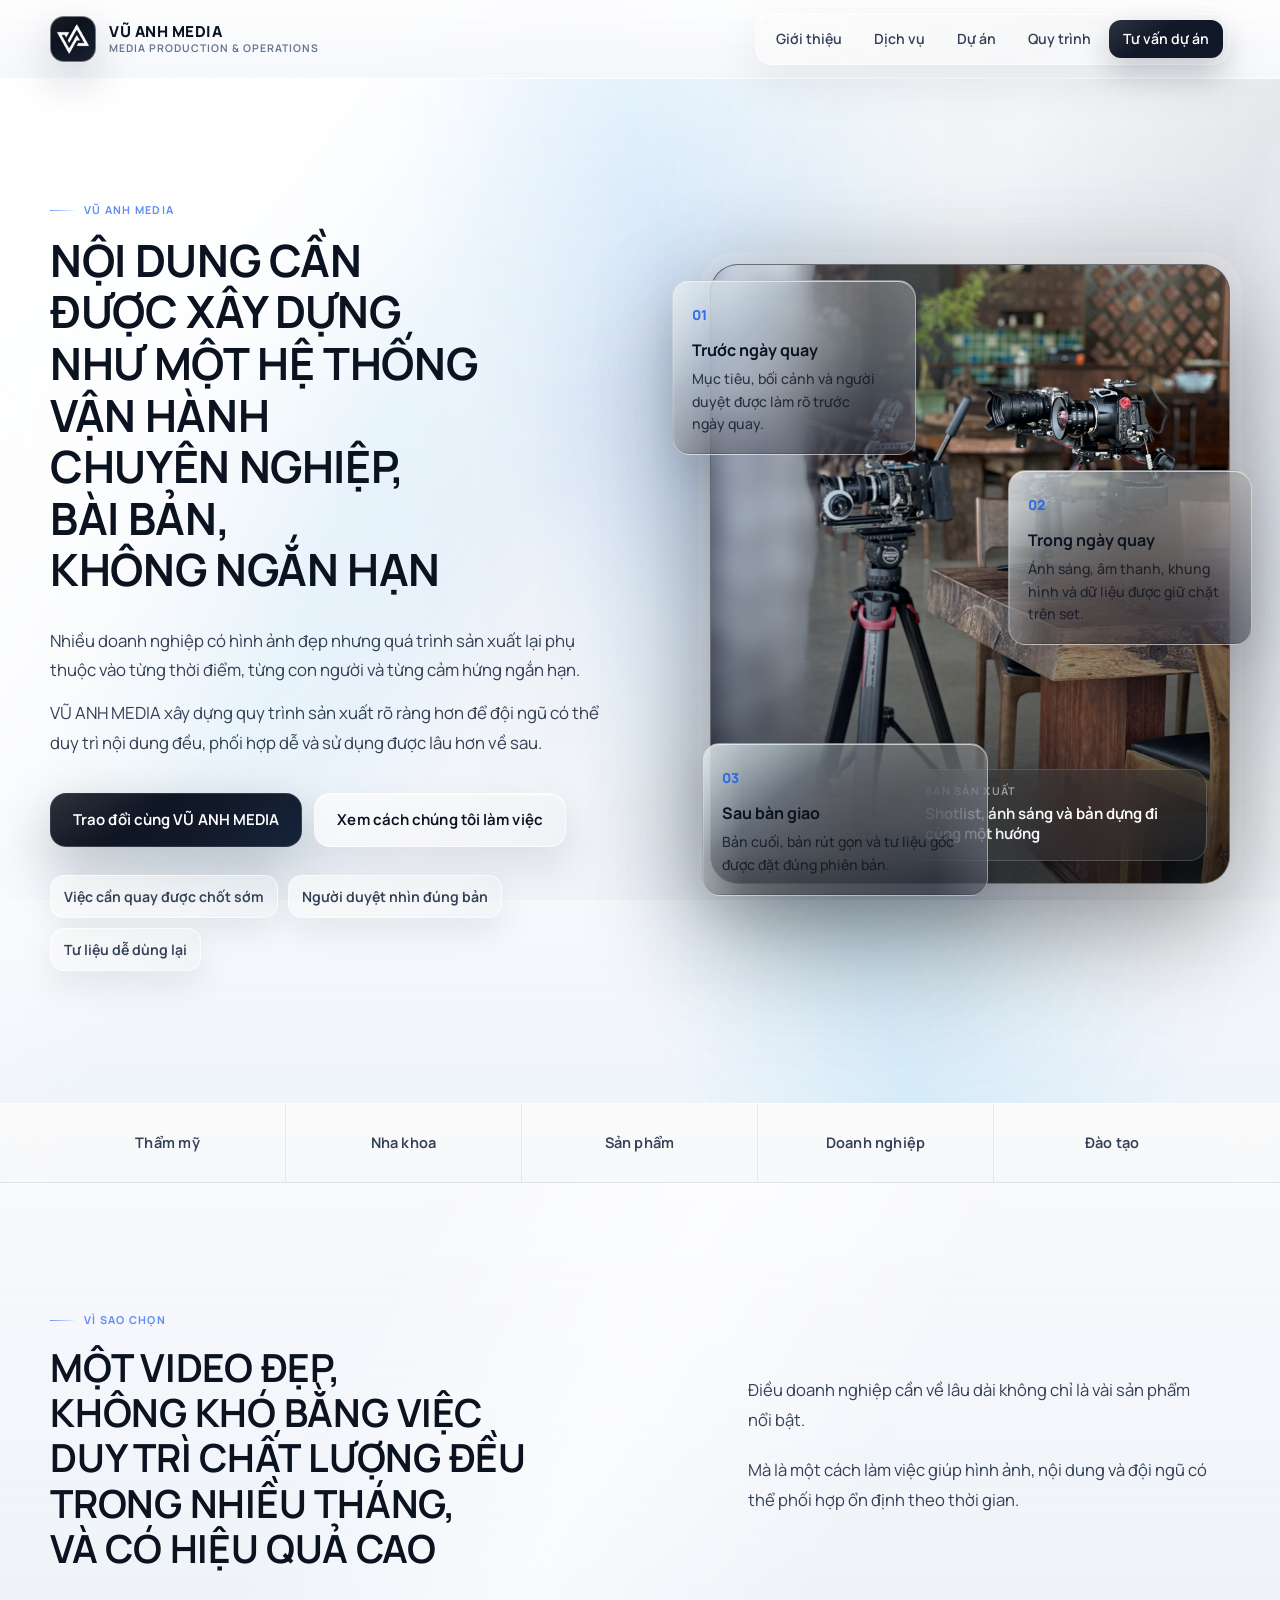
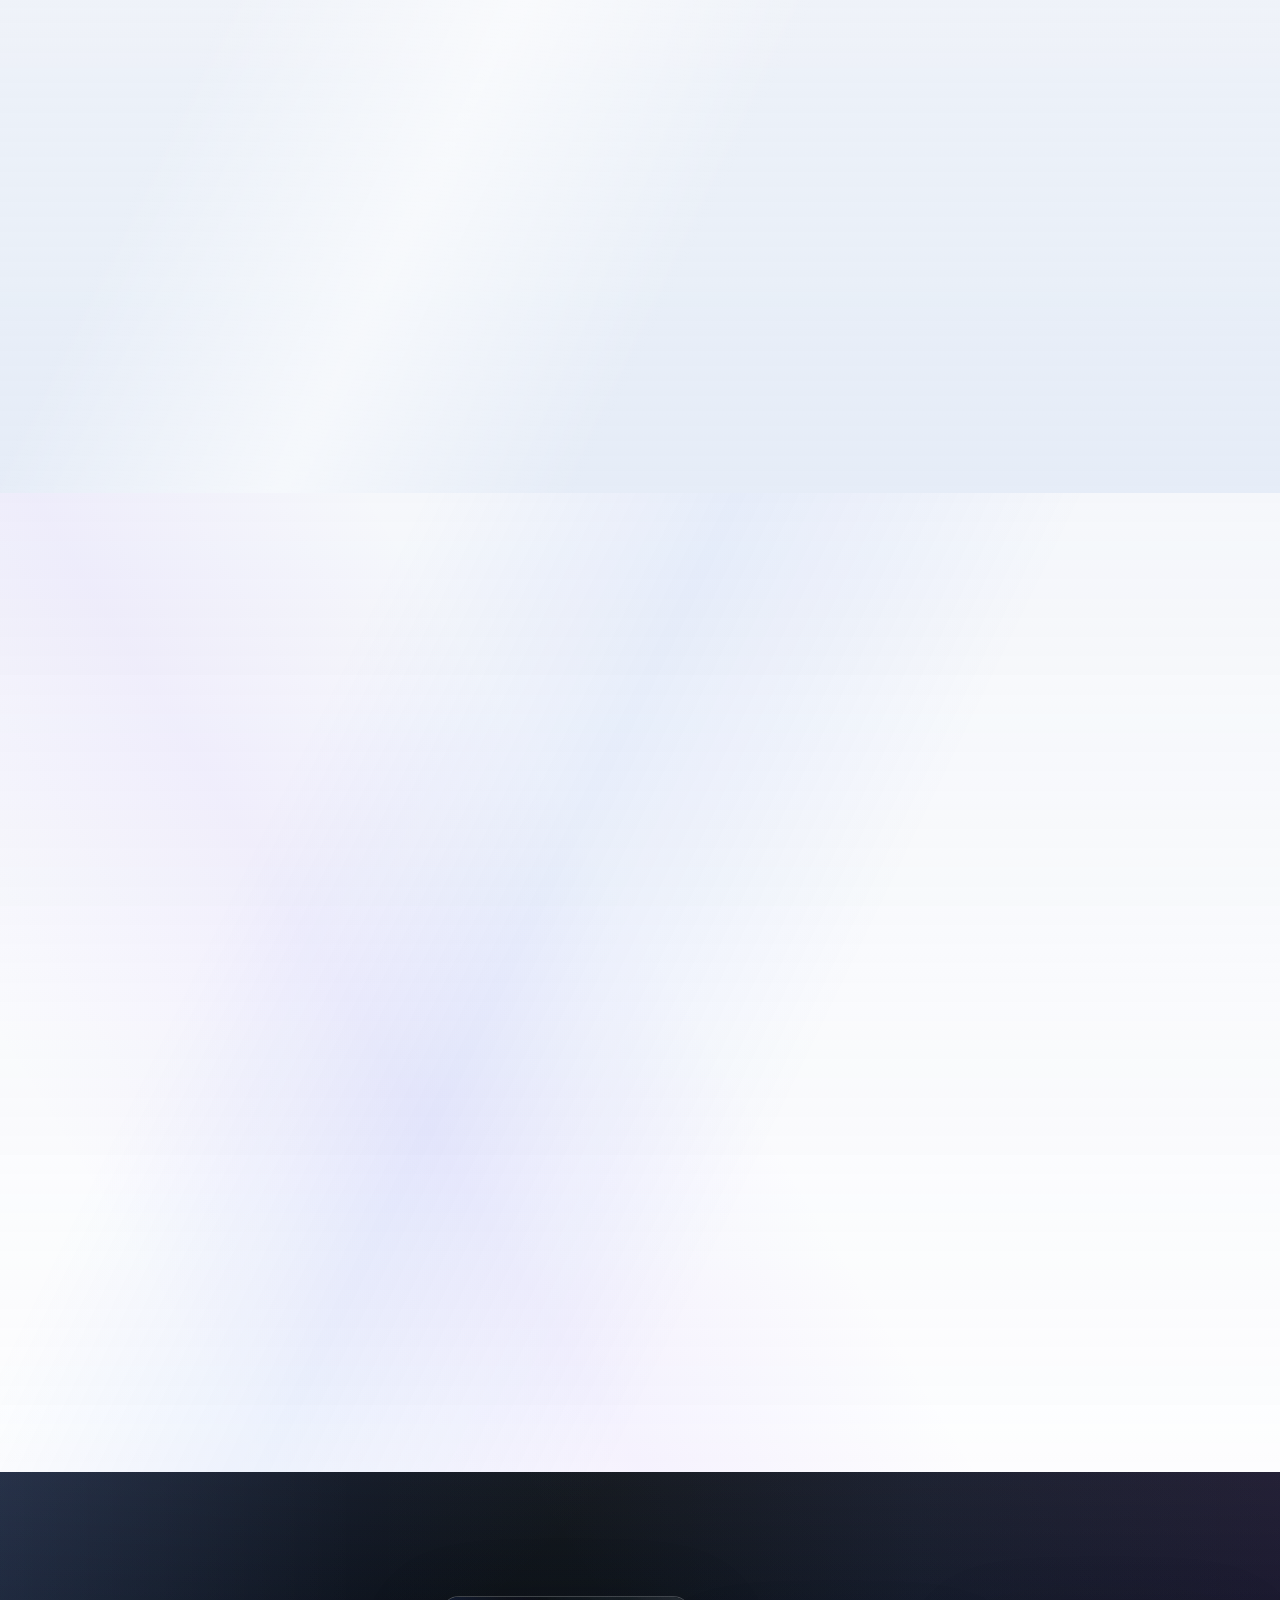
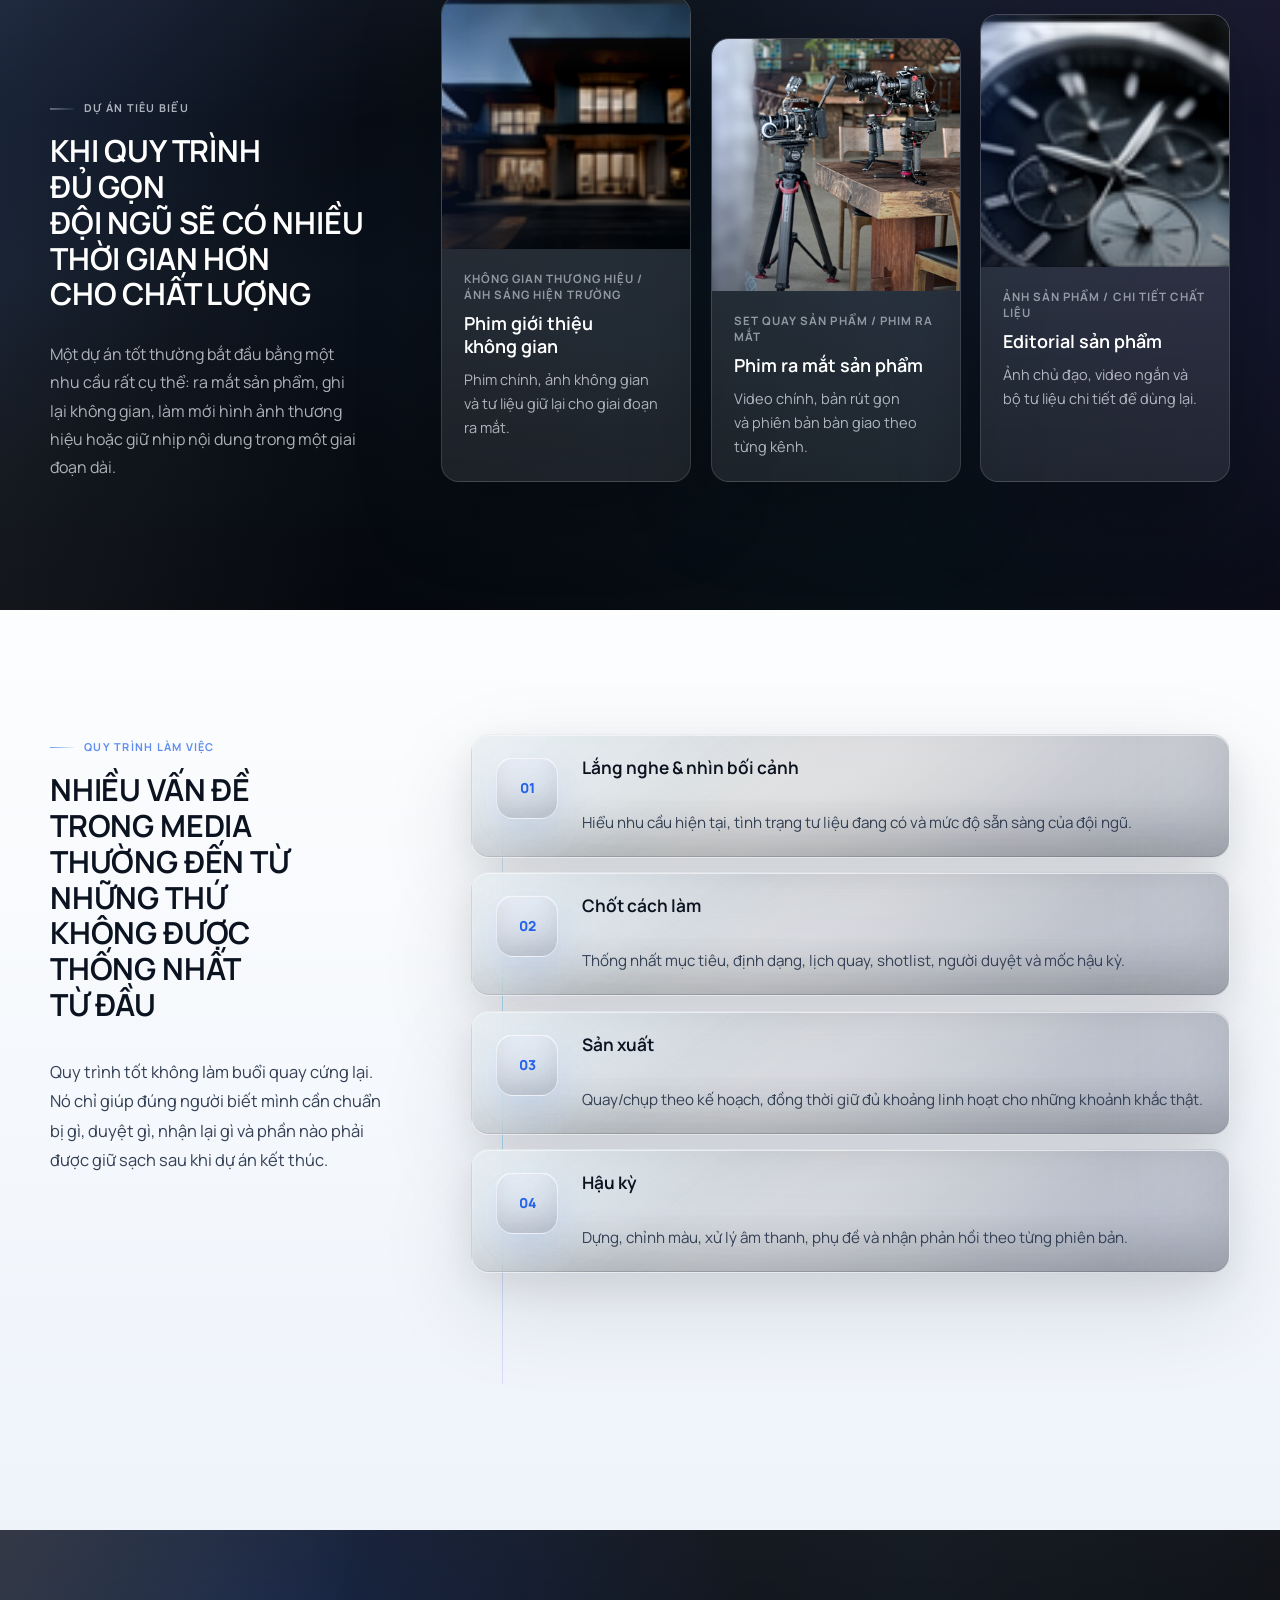
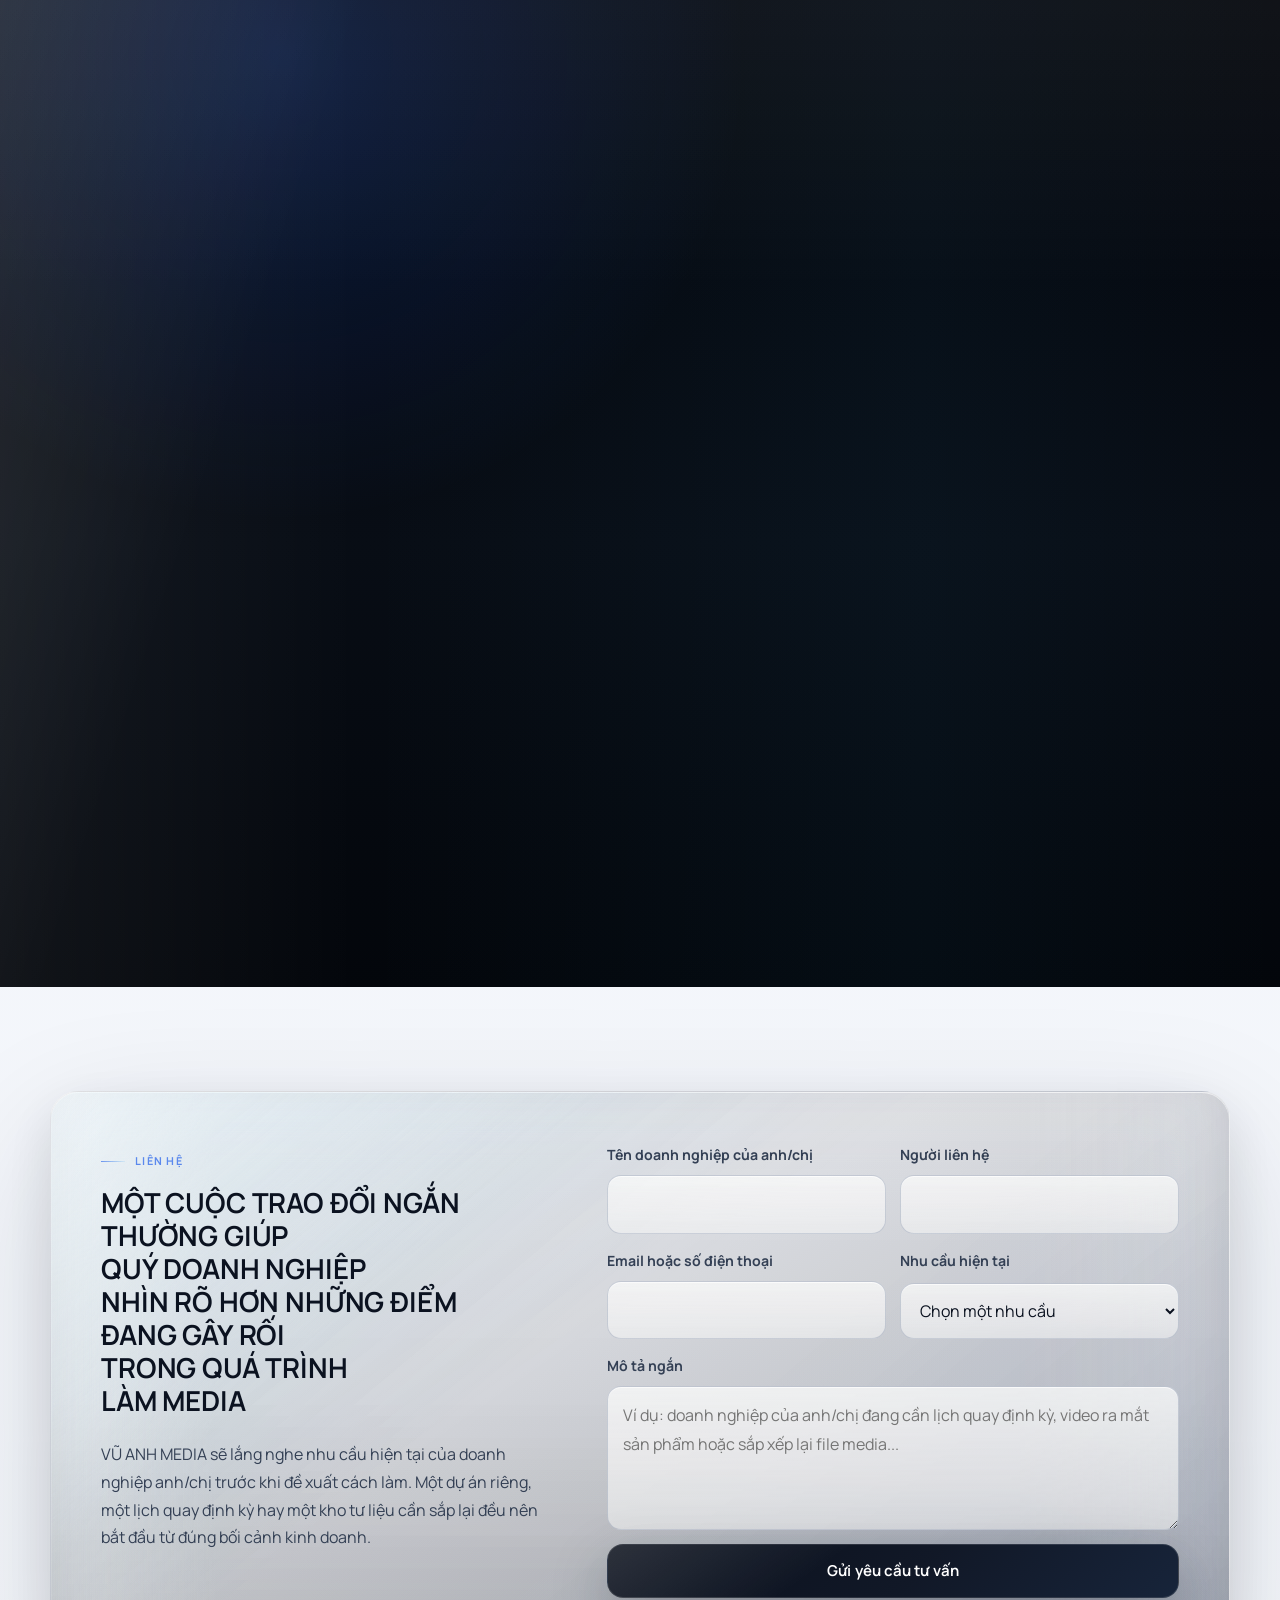
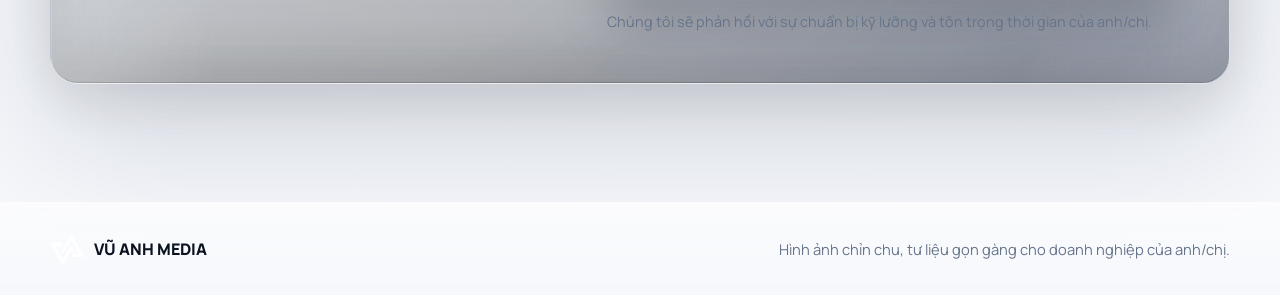
==== index.html @ e747169b "Initial premium landing page" ====
<!doctype html>
<html lang="vi">
  <head>
    <meta charset="utf-8" />
    <meta name="viewport" content="width=device-width, initial-scale=1" />
    <title>VŨ ANH MEDIA | MEDIA PRODUCTION &amp; OPERATIONS</title>
    <meta
      name="description"
      content="VŨ ANH MEDIA sản xuất video, hình ảnh và nội dung định kỳ cho doanh nghiệp, với ngày quay gọn và tư liệu bàn giao dễ dùng lại."
    />
    <meta name="theme-color" content="#F5F7FB" />
    <meta property="og:title" content="VŨ ANH MEDIA | MEDIA PRODUCTION &amp; OPERATIONS" />
    <meta
      property="og:description"
      content="Hình ảnh chỉn chu, nội dung đều đặn và tư liệu được bàn giao đủ rõ để doanh nghiệp dùng tiếp trong những lần sau."
    />
    <link rel="preconnect" href="https://fonts.googleapis.com" />
    <link rel="preconnect" href="https://fonts.gstatic.com" crossorigin />
    <link
      href="https://fonts.googleapis.com/css2?family=Manrope:wght@300..800&amp;display=swap"
      rel="stylesheet"
    />
    <link rel="stylesheet" href="styles.css" />
  </head>
  <body>
    <a class="skip-link" href="#main">Bỏ qua điều hướng</a>

    <header class="site-header" data-header>
      <div class="container header-inner">
        <a class="brand" href="#top" aria-label="VŨ ANH MEDIA">
          <span class="brand-mark" aria-hidden="true">
            <!-- Image slot: site logo. Replace assets/logo-main.png to update the header logo. -->
            <img class="brand-logo" src="assets/logo-main.png" alt="" />
          </span>
            <span class="brand-text">
              <span class="brand-name">VŨ ANH MEDIA</span>
            <span class="brand-line">MEDIA PRODUCTION &amp; OPERATIONS</span>
            </span>
          </a>

        <button class="nav-toggle" type="button" aria-expanded="false" aria-controls="site-nav">
          <span class="nav-toggle-line"></span>
          <span class="nav-toggle-line"></span>
          <span class="sr-only">Mở menu</span>
        </button>

        <nav class="site-nav" id="site-nav" aria-label="Điều hướng chính">
          <a href="#about">Giới thiệu</a>
          <a href="#services">Dịch vụ</a>
          <a href="#case-study">Dự án</a>
          <a href="#process">Quy trình</a>
          <a class="nav-cta" href="#contact">Tư vấn dự án</a>
        </nav>
      </div>
    </header>

    <main id="main">
      <section class="hero section" id="top">
        <div class="container hero-grid">
          <div class="hero-copy">
            <p class="eyebrow">VŨ ANH MEDIA</p>
            <h1 class="hero-title">
              <span class="headline-line">NỘI DUNG CẦN</span>
              <span class="headline-line">ĐƯỢC XÂY DỰNG</span>
              <span class="headline-line">NHƯ MỘT HỆ THỐNG</span>
              <span class="headline-line">VẬN HÀNH</span>
              <span class="headline-line">CHUYÊN NGHIỆP,</span>
              <span class="headline-line">BÀI BẢN,</span>
              <span class="headline-line">KHÔNG NGẮN HẠN</span>
            </h1>
            <p class="hero-lede">
              Nhiều doanh nghiệp có hình ảnh đẹp nhưng quá trình sản xuất lại phụ thuộc
              vào từng thời điểm, từng con người và từng cảm hứng ngắn hạn.
            </p>
            <p class="hero-lede hero-lede-secondary">
              VŨ ANH MEDIA xây dựng quy trình sản xuất rõ ràng hơn để đội ngũ có thể
              duy trì nội dung đều, phối hợp dễ và sử dụng được lâu hơn về sau.
            </p>
            <div class="hero-actions" aria-label="Hành động chính">
              <a class="button button-primary" href="#contact">Trao đổi cùng VŨ ANH MEDIA</a>
              <a class="button button-secondary" href="#process">Xem cách chúng tôi làm việc</a>
            </div>
            <div class="hero-proof" aria-label="Điểm mạnh của VŨ ANH MEDIA">
              <span>Việc cần quay được chốt sớm</span>
              <span>Người duyệt nhìn đúng bản</span>
              <span>Tư liệu dễ dùng lại</span>
            </div>
          </div>

          <div class="hero-visual" aria-label="Không gian sản xuất media của VŨ ANH MEDIA">
            <div class="cinema-frame">
              <!-- Image slot: hero main visual. Replace assets/hero/hero-main.jpg to update this image. -->
              <img src="assets/hero/hero-main.jpg" alt="Không gian làm việc production với máy quay, ánh sáng và màn hình hậu kỳ" />
              <div class="frame-caption">
                <span>Bàn sản xuất</span>
                <strong>Shotlist, ánh sáng và bản dựng đi cùng một hướng</strong>
              </div>
            </div>

            <div class="hero-card hero-card-one">
              <span>01</span>
              <strong>Trước ngày quay</strong>
              <p>Mục tiêu, bối cảnh và người duyệt được làm rõ trước ngày quay.</p>
            </div>

            <div class="hero-card hero-card-two">
              <span>02</span>
              <strong>Trong ngày quay</strong>
              <p>Ánh sáng, âm thanh, khung hình và dữ liệu được giữ chặt trên set.</p>
            </div>

            <div class="hero-card hero-card-three">
              <span>03</span>
              <strong>Sau bàn giao</strong>
              <p>Bản cuối, bản rút gọn và tư liệu gốc được đặt đúng phiên bản.</p>
            </div>
          </div>
        </div>
      </section>

      <section class="capability-band" aria-label="Lĩnh vực VŨ ANH MEDIA từng đồng hành">
        <div class="container capability-inner">
          <span>Thẩm mỹ</span>
          <span>Nha khoa</span>
          <span>Sản phẩm</span>
          <span>Doanh nghiệp</span>
          <span>Đào tạo</span>
        </div>
      </section>

      <section class="section philosophy-section" id="about">
        <div class="container">
          <div class="philosophy-grid">
            <div class="section-heading">
              <p class="eyebrow">Vì sao chọn</p>
              <h2 class="section-title section-title--why">
                <span class="headline-line">MỘT VIDEO ĐẸP,</span>
                <span class="headline-line">KHÔNG KHÓ BẰNG VIỆC</span>
                <span class="headline-line">DUY TRÌ CHẤT LƯỢNG ĐỀU</span>
                <span class="headline-line">TRONG NHIỀU THÁNG,</span>
                <span class="headline-line">VÀ CÓ HIỆU QUẢ CAO</span>
              </h2>
            </div>
            <div class="philosophy-copy">
              <p>
                Điều doanh nghiệp cần về lâu dài không chỉ là vài sản phẩm nổi bật.
              </p>
              <p>
                Mà là một cách làm việc giúp hình ảnh, nội dung và đội ngũ có thể phối hợp ổn định theo thời gian.
              </p>
            </div>
          </div>

          <div class="principle-grid">
            <article class="glass-card principle-card">
              <span class="principle-number">01</span>
              <h3>Rõ việc trước khi quay</h3>
              <p>Làm rõ nội dung phục vụ việc gì, nói với ai và phần tư liệu nào cần giữ lại.</p>
            </article>
            <article class="glass-card principle-card">
              <span class="principle-number">02</span>
              <h3>Phối hợp có nhịp</h3>
              <p>Lịch quay, shotlist, vai trò, mốc duyệt và phản hồi được thống nhất trước khi vào việc.</p>
            </article>
            <article class="glass-card principle-card">
              <span class="principle-number">03</span>
              <h3>Giữ chuẩn qua từng lần</h3>
              <p>Khung hình, màu sắc, âm thanh và nhịp dựng được giữ cùng một chuẩn qua nhiều lần sản xuất.</p>
            </article>
            <article class="glass-card principle-card">
              <span class="principle-number">04</span>
              <h3>Làm lâu không mất nhịp</h3>
              <p>Giữ lại kinh nghiệm sau mỗi lần làm việc để lần sau chuẩn bị nhanh hơn và ít hao sức hơn.</p>
            </article>
          </div>
        </div>
      </section>

      <section class="section services-section" id="services">
        <div class="container">
          <div class="section-heading split">
            <div>
              <p class="eyebrow">Dịch vụ</p>
              <h2 class="section-title section-title--services">
                <span class="headline-line">QUY TRÌNH RÕ RÀNG</span>
                <span class="headline-line">GIÚP ĐỘI NGŨ</span>
                <span class="headline-line">KHÔNG PHỤ THUỘC</span>
                <span class="headline-line">VÀO CẢM HỨNG NHẤT THỜI</span>
              </h2>
            </div>
            <p>
              Mỗi doanh nghiệp bước vào media ở một thời điểm khác nhau. Có nơi cần một
              phim ra mắt được làm kỹ. Có nơi cần lịch quay đều. Có đội ngũ chỉ cần sắp
              lại tư liệu để những gì đã quay không bị bỏ phí.
            </p>
          </div>

          <div class="service-list">
            <article class="service-row">
              <span data-number="01">01</span>
              <div>
                <h3>Sản xuất theo dự án</h3>
                <p>
                  Phù hợp khi anh/chị cần một bộ hình ảnh được chuẩn bị kỹ trước ngày
                  bấm máy: phim thương hiệu, video sản phẩm, sự kiện, chân dung đội ngũ
                  hoặc bộ ảnh doanh nghiệp.
                </p>
              </div>
              <ul>
                <li>Phạm vi và lịch làm việc rõ từ đầu</li>
                <li>Shotlist, bối cảnh, nhân sự, thiết bị</li>
                <li>Bản cuối đúng kênh sử dụng</li>
              </ul>
            </article>

            <article class="service-row service-row-featured">
              <span data-number="02">02</span>
              <div>
                <h3>Nội dung định kỳ</h3>
                <p>
                  Dành cho doanh nghiệp cần xuất hiện đều hơn, nhưng không muốn mỗi tháng
                  lại bắt đầu từ một brief mới, một file cũ thất lạc và một cách làm khác.
                </p>
              </div>
              <ul>
                <li>Lịch quay và lịch hậu kỳ theo tháng</li>
                <li>Khung nội dung lặp lại được mà không cũ</li>
                <li>Một đầu mối giữ nhịp sản xuất</li>
              </ul>
            </article>

            <article class="service-row">
              <span data-number="03">03</span>
              <div>
                <h3>Sắp xếp lại tư liệu và cách duyệt</h3>
                <p>
                  Dành cho đội ngũ đã có nhiều file, nhiều người tham gia và cần cách brief,
                  duyệt, lưu trữ, bàn giao gọn hơn để không thất lạc công sức đã bỏ ra.
                </p>
              </div>
              <ul>
                <li>Cách brief và phản hồi rõ hơn</li>
                <li>Thư mục, tên file và bản sao lưu gọn hơn</li>
                <li>Vai trò rõ trong từng giai đoạn</li>
              </ul>
            </article>
          </div>
        </div>
      </section>

      <section class="section portfolio-section dark-section" id="case-study">
        <div class="container portfolio-layout">
          <div class="portfolio-intro">
            <p class="eyebrow eyebrow-dark">Dự án tiêu biểu</p>
            <h2 class="section-title section-title--portfolio">
              <span class="headline-line">KHI QUY TRÌNH</span>
              <span class="headline-line">ĐỦ GỌN</span>
              <span class="headline-line">ĐỘI NGŨ SẼ CÓ NHIỀU</span>
              <span class="headline-line">THỜI GIAN HƠN</span>
              <span class="headline-line">CHO CHẤT LƯỢNG</span>
            </h2>
            <p>
              Một dự án tốt thường bắt đầu bằng một nhu cầu rất cụ thể: ra mắt sản phẩm,
              ghi lại không gian, làm mới hình ảnh thương hiệu hoặc giữ nhịp nội dung
              trong một giai đoạn dài.
            </p>
          </div>

          <div class="project-grid">
            <article class="project-card">
              <div class="project-media">
                <!-- Image slot: portfolio project 01. Replace assets/portfolio/project-01.png to update this image. -->
                <img src="assets/portfolio/project-01.png" alt="Không gian thương hiệu được xử lý bằng ánh sáng điện ảnh" />
              </div>
              <div class="project-content">
                <span>Không gian thương hiệu / ánh sáng hiện trường</span>
                <h3>Phim giới thiệu không gian</h3>
                <p>Phim chính, ảnh không gian và tư liệu giữ lại cho giai đoạn ra mắt.</p>
              </div>
            </article>

            <article class="project-card">
              <div class="project-media">
                <!-- Image slot: portfolio project 02. Replace assets/portfolio/project-02.jpg to update this image. -->
                <img src="assets/portfolio/project-02.jpg" alt="Máy quay, monitor và bối cảnh sản xuất video" />
              </div>
              <div class="project-content">
                <span>Set quay sản phẩm / phim ra mắt</span>
                <h3>Phim ra mắt sản phẩm</h3>
                <p>Video chính, bản rút gọn và phiên bản bàn giao theo từng kênh.</p>
              </div>
            </article>

            <article class="project-card">
              <div class="project-media">
                <!-- Image slot: portfolio project 03. Replace assets/portfolio/project-03.png to update this image. -->
                <img src="assets/portfolio/project-03.png" alt="Sản phẩm được đặt trong ánh sáng tối giản và cao cấp" />
              </div>
              <div class="project-content">
                <span>Ảnh sản phẩm / chi tiết chất liệu</span>
                <h3>Editorial sản phẩm</h3>
                <p>Ảnh chủ đạo, video ngắn và bộ tư liệu chi tiết để dùng lại.</p>
              </div>
            </article>
          </div>
        </div>
      </section>

      <section class="section process-section" id="process">
        <div class="container process-layout">
          <div class="section-heading">
            <p class="eyebrow">Quy trình làm việc</p>
            <h2 class="section-title section-title--process">
              <span class="headline-line">NHIỀU VẤN ĐỀ</span>
              <span class="headline-line">TRONG MEDIA</span>
              <span class="headline-line">THƯỜNG ĐẾN TỪ</span>
              <span class="headline-line">NHỮNG THỨ</span>
              <span class="headline-line">KHÔNG ĐƯỢC THỐNG NHẤT</span>
              <span class="headline-line">TỪ ĐẦU</span>
            </h2>
            <p>
              Quy trình tốt không làm buổi quay cứng lại. Nó chỉ giúp đúng người biết
              mình cần chuẩn bị gì, duyệt gì, nhận lại gì và phần nào phải được giữ sạch
              sau khi dự án kết thúc.
            </p>
          </div>

          <ol class="process-timeline">
            <li>
              <span>01</span>
              <h3>Lắng nghe &amp; nhìn bối cảnh</h3>
              <p>Hiểu nhu cầu hiện tại, tình trạng tư liệu đang có và mức độ sẵn sàng của đội ngũ.</p>
            </li>
            <li>
              <span>02</span>
              <h3>Chốt cách làm</h3>
              <p>Thống nhất mục tiêu, định dạng, lịch quay, shotlist, người duyệt và mốc hậu kỳ.</p>
            </li>
            <li>
              <span>03</span>
              <h3>Sản xuất</h3>
              <p>Quay/chụp theo kế hoạch, đồng thời giữ đủ khoảng linh hoạt cho những khoảnh khắc thật.</p>
            </li>
            <li>
              <span>04</span>
              <h3>Hậu kỳ</h3>
              <p>Dựng, chỉnh màu, xử lý âm thanh, phụ đề và nhận phản hồi theo từng phiên bản.</p>
            </li>
            <li>
              <span>05</span>
              <h3>Bàn giao &amp; lưu trữ</h3>
              <p>Bàn giao bản cuối, tư liệu cần thiết và cấu trúc lưu trữ để sau này không phải hỏi lại.</p>
            </li>
          </ol>
        </div>
      </section>

      <section class="section founder-section dark-section">
        <div class="container founder-grid">
          <div class="founder-image founder-image--cinematic-placeholder">
            <!-- Image slot: founder/team main portrait. Replace assets/founder/founder-main.png to update this image. -->
            <img src="assets/founder/founder-main.png" alt="Founder VŨ ANH MEDIA trong không gian làm việc production" />
          </div>

          <div class="founder-copy">
            <p class="eyebrow eyebrow-dark">Về chúng tôi</p>
            <h2 class="section-title section-title--founder">
              <span class="headline-line">KINH NGHIỆM TRONG MEDIA</span>
              <span class="headline-line">KHÔNG CHỈ NẰM</span>
              <span class="headline-line">Ở VIỆC QUAY ĐẸP</span>
              <span class="headline-line">MÀ Ở CÁCH GIỮ NHỊP</span>
              <span class="headline-line">TOÀN BỘ QUÁ TRÌNH</span>
              <span class="headline-line">HOÀN THIỆN</span>
            </h2>
            <p>
              VŨ ANH MEDIA được xây như một nhóm production thực thụ: ít nói những điều bóng bẩy,
              dành nhiều sự chú ý cho brief, ngày quay, dữ liệu hiện trường và cách bàn giao sau cùng.
            </p>
            <p>
              Kinh nghiệm thường nằm ở những việc nhỏ: biết khi nào cần quay thêm một góc,
              giữ lại âm thanh nền, đặt tên file đúng, hoặc nhắc khách duyệt đúng phiên bản
              trước khi đi tiếp.
            </p>

            <div class="founder-metrics" aria-label="Năng lực của VŨ ANH MEDIA">
              <span><strong>Trước quay</strong>Mục tiêu, định dạng và bối cảnh rõ trước ngày sản xuất.</span>
              <span><strong>Trên set</strong>Ánh sáng, âm thanh, khung hình và dữ liệu được giữ chặt.</span>
              <span><strong>Hậu kỳ</strong>Bản dựng, màu, âm thanh và phụ đề đi theo một nhịp.</span>
              <span><strong>Lưu trữ</strong>Bản cuối và tư liệu gốc được sắp để dễ tìm lại.</span>
            </div>
          </div>
        </div>
      </section>

      <section class="section contact-section" id="contact">
        <div class="container contact-box">
          <div class="contact-copy">
            <p class="eyebrow">Liên hệ</p>
            <h2 class="section-title section-title--cta">
              <span class="headline-line">MỘT CUỘC TRAO ĐỔI NGẮN</span>
              <span class="headline-line">THƯỜNG GIÚP</span>
              <span class="headline-line">QUÝ DOANH NGHIỆP</span>
              <span class="headline-line">NHÌN RÕ HƠN NHỮNG ĐIỂM</span>
              <span class="headline-line">ĐANG GÂY RỐI</span>
              <span class="headline-line">TRONG QUÁ TRÌNH</span>
              <span class="headline-line">LÀM MEDIA</span>
            </h2>
            <p>
              VŨ ANH MEDIA sẽ lắng nghe nhu cầu hiện tại của doanh nghiệp anh/chị trước
              khi đề xuất cách làm. Một dự án riêng, một lịch quay định kỳ hay một kho tư
              liệu cần sắp lại đều nên bắt đầu từ đúng bối cảnh kinh doanh.
            </p>
          </div>

          <form class="contact-form" data-contact-form>
            <label>
              <span>Tên doanh nghiệp của anh/chị</span>
              <input name="company" type="text" autocomplete="organization" required />
            </label>
            <label>
              <span>Người liên hệ</span>
              <input name="name" type="text" autocomplete="name" required />
            </label>
            <label>
              <span>Email hoặc số điện thoại</span>
              <input name="contact" type="text" autocomplete="email" required />
            </label>
            <label>
              <span>Nhu cầu hiện tại</span>
              <select name="need" required>
                <option value="">Chọn một nhu cầu</option>
                <option>Sản xuất theo dự án</option>
                <option>Nội dung định kỳ</option>
                <option>Sắp xếp quy trình media</option>
                <option>Chưa rõ, cần trao đổi thêm</option>
              </select>
            </label>
            <label class="full">
              <span>Mô tả ngắn</span>
              <textarea
                name="message"
                rows="4"
                placeholder="Ví dụ: doanh nghiệp của anh/chị đang cần lịch quay định kỳ, video ra mắt sản phẩm hoặc sắp xếp lại file media..."
              ></textarea>
            </label>
            <button class="button button-primary full" type="submit">Gửi yêu cầu tư vấn</button>
            <p class="form-note" data-form-note aria-live="polite">
              Chúng tôi sẽ phản hồi với sự chuẩn bị kỹ lưỡng và tôn trọng thời gian của anh/chị.
            </p>
          </form>
        </div>
      </section>
    </main>

    <footer class="site-footer">
      <div class="container footer-inner">
        <a class="footer-brand" href="#top" aria-label="VŨ ANH MEDIA">
          <!-- Image slot: footer logo. Replace assets/logo-main.png to update this image. -->
          <img src="assets/logo-main.png" alt="" />
          <span>VŨ ANH MEDIA</span>
        </a>
        <p>Hình ảnh chỉn chu, tư liệu gọn gàng cho doanh nghiệp của anh/chị.</p>
      </div>
    </footer>

    <script src="script.js"></script>
  </body>
</html>
---- styles.css ----
:root {
  --bg: #f5f7fb;
  --bg-soft: #eef3fa;
  --ink: #0b1220;
  --ink-deep: #111827;
  --ink-soft: #344055;
  --muted: #65748b;
  --blue: #2563eb;
  --cyan: #38bdf8;
  --violet: #8b5cf6;
  --white: #ffffff;
  --dark: #05080d;
  --dark-soft: #0a111b;
  --glass: rgba(7, 12, 20, 0.15);
  --glass-strong: rgba(255, 255, 255, 0.34);
  --glass-border: rgba(255, 255, 255, 0.38);
  --glass-edge: rgba(255, 255, 255, 0.64);
  --glass-depth: rgba(5, 8, 13, 0.16);
  --line: rgba(115, 132, 158, 0.22);
  --line-dark: rgba(255, 255, 255, 0.12);
  --shadow-soft: 0 46px 136px rgba(15, 23, 42, 0.16), 0 18px 54px rgba(15, 23, 42, 0.1);
  --shadow-glass:
    inset 0 1px 0 rgba(255, 255, 255, 0.58),
    inset 0 -20px 46px rgba(5, 8, 13, 0.1),
    0 52px 150px rgba(15, 23, 42, 0.18),
    0 20px 58px rgba(37, 99, 235, 0.11);
  --shadow-dark: 0 34px 110px rgba(0, 0, 0, 0.42);
  --radius-sm: 12px;
  --radius-md: 18px;
  --radius-lg: 28px;
  --container: 1180px;
  --motion-ease: cubic-bezier(0.22, 1, 0.36, 1);
  --font-body: Manrope, Inter, ui-sans-serif, system-ui, -apple-system, BlinkMacSystemFont,
    "Segoe UI", sans-serif;
  --font-display: var(--font-body);
  --font: var(--font-body);
}

* {
  box-sizing: border-box;
}

html {
  scroll-behavior: smooth;
}

body {
  margin: 0;
  color: var(--ink);
  background:
    linear-gradient(180deg, rgba(255, 255, 255, 0.96), rgba(238, 243, 250, 0.86) 44%, rgba(245, 247, 251, 0.98)),
    var(--bg);
  font-family: var(--font-body);
  font-weight: 400;
  line-height: 1.78;
  overflow-x: hidden;
  text-rendering: optimizeLegibility;
  -webkit-font-smoothing: antialiased;
}

body.nav-open {
  overflow: hidden;
}

body::before {
  position: fixed;
  inset: 0;
  z-index: -2;
  pointer-events: none;
  background:
    linear-gradient(116deg, transparent 0 22%, rgba(56, 189, 248, 0.1) 34%, transparent 48%),
    linear-gradient(244deg, transparent 0 30%, rgba(139, 92, 246, 0.08) 44%, transparent 58%),
    linear-gradient(180deg, #f8fbff 0%, var(--bg-soft) 54%, var(--bg) 100%);
  content: "";
}

body::after {
  position: fixed;
  inset: 0;
  z-index: -1;
  pointer-events: none;
  background:
    linear-gradient(180deg, rgba(255, 255, 255, 0.42), transparent 46%),
    linear-gradient(90deg, rgba(255, 255, 255, 0.36), transparent 31%, rgba(17, 24, 39, 0.04) 76%, transparent);
  content: "";
}

::selection {
  background: rgba(37, 99, 235, 0.18);
}

img,
svg {
  display: block;
  max-width: 100%;
}

a {
  color: inherit;
  text-decoration: none;
}

button,
input,
select,
textarea {
  font: inherit;
}

button {
  border: 0;
}

h1,
h2,
h3,
p {
  margin-top: 0;
}

h1,
h2,
h3 {
  color: var(--ink);
  font-family: var(--font-display);
  font-weight: 640;
  letter-spacing: 0;
}

h1 {
  max-width: 660px;
  margin-bottom: 30px;
  font-size: 2.78rem;
  font-weight: 680;
  letter-spacing: -0.008em;
  line-height: 1.16;
  text-transform: uppercase;
  text-wrap: balance;
  word-break: normal;
}

h1 span {
  display: block;
  white-space: normal;
}

h2 {
  max-width: 860px;
  margin-bottom: 34px;
  font-size: 2.42rem;
  font-weight: 660;
  letter-spacing: -0.006em;
  line-height: 1.17;
  text-transform: uppercase;
  text-wrap: balance;
  word-break: normal;
}

.headline-line {
  display: block;
}

h3 {
  margin-bottom: 11px;
  font-size: 1.16rem;
  font-weight: 640;
  line-height: 1.3;
  text-wrap: balance;
}

p {
  color: var(--ink-soft);
  font-size: 1rem;
  font-weight: 400;
  line-height: 1.74;
  margin-bottom: 1.05rem;
  text-wrap: pretty;
}

ul,
ol {
  margin-top: 0;
}

.container {
  width: calc(100% - 48px);
  max-width: var(--container);
  margin: 0 auto;
}

.section {
  position: relative;
  padding: 118px 0;
}

.reveal {
  opacity: 0;
  transform: translate3d(0, 24px, 0);
  transition:
    opacity 820ms var(--motion-ease),
    transform 820ms var(--motion-ease);
  transition-delay: var(--reveal-delay, 0ms);
  will-change: opacity, transform;
}

.reveal.is-visible {
  opacity: 1;
  transform: translate3d(0, 0, 0);
}

.contact-box.reveal {
  transition-duration: 960ms;
}

@keyframes headerIntro {
  from {
    opacity: 0;
    transform: translate3d(0, -16px, 0);
  }

  to {
    opacity: 1;
    transform: translate3d(0, 0, 0);
  }
}

@keyframes heroLineIntro {
  from {
    opacity: 0;
    transform: translate3d(0, 18px, 0);
  }

  to {
    opacity: 1;
    transform: translate3d(0, 0, 0);
  }
}

@keyframes heroFadeUp {
  from {
    opacity: 0;
    transform: translate3d(0, 18px, 0);
  }

  to {
    opacity: 1;
    transform: translate3d(0, 0, 0);
  }
}

@keyframes heroVisualIntro {
  from {
    opacity: 0;
    transform: scale(1.04);
  }

  to {
    opacity: 1;
    transform: scale(1);
  }
}

@keyframes heroCardIntro {
  from {
    opacity: 0;
    transform: translate3d(0, 18px, 0);
  }

  to {
    opacity: 1;
    transform: translate3d(0, 0, 0);
  }
}

.skip-link {
  position: fixed;
  top: 16px;
  left: 16px;
  z-index: 100;
  transform: translateY(-140%);
  border-radius: var(--radius-sm);
  background: var(--ink);
  color: var(--white);
  padding: 10px 14px;
  transition: transform 180ms ease;
}

.skip-link:focus {
  transform: translateY(0);
}

.sr-only {
  position: absolute;
  width: 1px;
  height: 1px;
  padding: 0;
  overflow: hidden;
  clip: rect(0, 0, 0, 0);
  white-space: nowrap;
  border: 0;
}

.site-header {
  position: sticky;
  top: 0;
  z-index: 50;
  border-bottom: 1px solid rgba(255, 255, 255, 0.5);
  background:
    linear-gradient(180deg, rgba(255, 255, 255, 0.76), rgba(245, 247, 251, 0.62)),
    rgba(245, 247, 251, 0.7);
  backdrop-filter: blur(26px) saturate(1.15);
  -webkit-backdrop-filter: blur(26px) saturate(1.15);
  transition:
    background 300ms ease,
    box-shadow 300ms ease;
  animation: headerIntro 900ms var(--motion-ease) 80ms both;
}

.site-header.is-scrolled {
  background:
    linear-gradient(180deg, rgba(255, 255, 255, 0.9), rgba(245, 247, 251, 0.78)),
    rgba(245, 247, 251, 0.84);
  box-shadow: 0 18px 54px rgba(17, 24, 39, 0.1);
}

.header-inner {
  display: flex;
  min-height: 78px;
  align-items: center;
  justify-content: space-between;
  gap: 24px;
}

.brand {
  display: inline-flex;
  min-width: 0;
  align-items: center;
  gap: 13px;
}

.brand-mark {
  display: grid;
  width: 46px;
  height: 46px;
  flex: 0 0 auto;
  place-items: center;
  overflow: hidden;
  border: 1px solid rgba(255, 255, 255, 0.42);
  border-radius: 14px;
  background:
    linear-gradient(145deg, rgba(255, 255, 255, 0.08), transparent 36%),
    linear-gradient(145deg, #070b12, #172033);
  box-shadow: 0 18px 44px rgba(17, 24, 39, 0.18);
  padding: 6px;
}

.brand-logo {
  width: 100%;
  height: 100%;
  object-fit: contain;
}

.brand-text {
  min-width: 0;
}

.brand-name {
  display: block;
  color: var(--ink);
  font-size: 0.95rem;
  font-weight: 800;
  letter-spacing: 0.035em;
  line-height: 1.18;
  text-transform: uppercase;
}

.brand-line {
  display: block;
  color: var(--muted);
  font-size: 0.66rem;
  font-weight: 650;
  letter-spacing: 0.095em;
  line-height: 1.38;
  text-transform: uppercase;
}

.site-nav {
  display: flex;
  align-items: center;
  gap: 4px;
  border: 1px solid rgba(255, 255, 255, 0.58);
  border-radius: 18px;
  background:
    linear-gradient(145deg, rgba(255, 255, 255, 0.72), rgba(255, 255, 255, 0.38)),
    rgba(17, 24, 39, 0.04);
  box-shadow:
    inset 0 1px 0 rgba(255, 255, 255, 0.72),
    0 18px 46px rgba(17, 24, 39, 0.08);
  padding: 6px;
  backdrop-filter: blur(24px) saturate(1.18);
  -webkit-backdrop-filter: blur(24px) saturate(1.18);
}

.site-nav a {
  border-radius: 12px;
  color: var(--ink-soft);
  font-size: 0.88rem;
  font-weight: 600;
  line-height: 1;
  padding: 12px 14px;
  transition:
    background 320ms ease,
    color 320ms ease,
    box-shadow 320ms ease;
}

.site-nav a:hover,
.site-nav a:focus-visible {
  background: rgba(255, 255, 255, 0.76);
  color: var(--ink);
  outline: none;
}

.site-nav .nav-cta {
  background:
    linear-gradient(145deg, rgba(255, 255, 255, 0.12), transparent 42%),
    var(--ink-deep);
  color: var(--white);
  box-shadow: 0 14px 32px rgba(17, 24, 39, 0.22);
}

.site-nav .nav-cta:hover,
.site-nav .nav-cta:focus-visible {
  background: var(--blue);
  color: var(--white);
}

.nav-toggle {
  display: none;
  width: 44px;
  height: 44px;
  flex: 0 0 auto;
  align-content: center;
  gap: 6px;
  place-items: center;
  border: 1px solid rgba(255, 255, 255, 0.54);
  border-radius: 14px;
  background:
    linear-gradient(145deg, rgba(255, 255, 255, 0.72), rgba(255, 255, 255, 0.42)),
    rgba(17, 24, 39, 0.04);
  color: var(--ink);
  cursor: pointer;
  box-shadow: 0 14px 34px rgba(17, 24, 39, 0.1);
}

.nav-toggle-line {
  display: block;
  width: 20px;
  height: 2px;
  border-radius: 999px;
  background: currentColor;
  transition:
    transform 320ms ease,
    opacity 320ms ease;
}

.nav-toggle[aria-expanded="true"] .nav-toggle-line:first-child {
  transform: translateY(4px) rotate(45deg);
}

.nav-toggle[aria-expanded="true"] .nav-toggle-line:nth-child(2) {
  transform: translateY(-4px) rotate(-45deg);
}

.eyebrow {
  display: inline-flex;
  align-items: center;
  gap: 10px;
  margin: 0 0 17px;
  color: rgba(37, 99, 235, 0.72);
  font-size: 0.68rem;
  font-weight: 700;
  letter-spacing: 0.115em;
  line-height: 1.36;
  text-transform: uppercase;
}

.eyebrow::before {
  width: 24px;
  height: 1px;
  background: linear-gradient(90deg, rgba(37, 99, 235, 0.64), rgba(56, 189, 248, 0.12));
  content: "";
}

.eyebrow-dark {
  color: rgba(255, 255, 255, 0.64);
}

.eyebrow-dark::before {
  background: linear-gradient(90deg, rgba(255, 255, 255, 0.68), rgba(56, 189, 248, 0.18));
}

.button {
  display: inline-flex;
  min-height: 54px;
  align-items: center;
  justify-content: center;
  border-radius: 16px;
  font-size: 0.94rem;
  font-weight: 650;
  letter-spacing: 0.006em;
  line-height: 1.22;
  padding: 16px 22px;
  text-align: center;
  transition:
    border-color 360ms var(--motion-ease),
    background 360ms var(--motion-ease),
    box-shadow 360ms var(--motion-ease),
    color 360ms var(--motion-ease),
    transform 360ms var(--motion-ease);
}

.button:hover,
.button:focus-visible {
  transform: translateY(-2px);
  outline: none;
}

.button-primary {
  border: 1px solid rgba(255, 255, 255, 0.12);
  background:
    linear-gradient(145deg, rgba(255, 255, 255, 0.14), transparent 38%),
    linear-gradient(135deg, #0a101c, #111827 54%, #17243a);
  color: var(--white);
  box-shadow: 0 22px 56px rgba(17, 24, 39, 0.28);
}

.button-primary:hover,
.button-primary:focus-visible {
  background:
    linear-gradient(145deg, rgba(255, 255, 255, 0.18), transparent 40%),
    linear-gradient(135deg, #101a2b, #1d4ed8 64%, #2563eb);
  box-shadow: 0 24px 58px rgba(37, 99, 235, 0.32);
}

.button-secondary {
  border: 1px solid rgba(255, 255, 255, 0.68);
  background:
    linear-gradient(145deg, rgba(255, 255, 255, 0.76), rgba(255, 255, 255, 0.38)),
    rgba(17, 24, 39, 0.04);
  color: var(--ink);
  box-shadow:
    inset 0 1px 0 rgba(255, 255, 255, 0.76),
    0 18px 44px rgba(17, 24, 39, 0.1);
  backdrop-filter: blur(24px) saturate(1.16);
  -webkit-backdrop-filter: blur(24px) saturate(1.16);
}

.button-secondary:hover,
.button-secondary:focus-visible {
  border-color: rgba(37, 99, 235, 0.24);
  background:
    linear-gradient(145deg, rgba(255, 255, 255, 0.86), rgba(255, 255, 255, 0.48)),
    rgba(37, 99, 235, 0.05);
}

.hero {
  overflow: hidden;
  min-height: 790px;
  padding: 112px 0 132px;
}

.hero::before {
  position: absolute;
  inset: 0;
  pointer-events: none;
  background:
    linear-gradient(128deg, rgba(255, 255, 255, 0.8) 0 18%, transparent 42%),
    linear-gradient(74deg, transparent 0 43%, rgba(56, 189, 248, 0.13) 58%, transparent 77%),
    linear-gradient(180deg, transparent 70%, rgba(238, 243, 250, 0.9)),
    linear-gradient(110deg, transparent 0 63%, rgba(5, 8, 13, 0.08) 78%, transparent 96%);
  content: "";
}

.hero-grid {
  position: relative;
  z-index: 1;
  display: grid;
  grid-template-columns: minmax(0, 0.95fr) minmax(430px, 0.9fr);
  gap: 70px;
  align-items: center;
}

.hero-copy,
.hero-visual,
.section-heading,
.philosophy-copy,
.portfolio-intro,
.founder-copy,
.contact-copy {
  min-width: 0;
}

.hero-lede {
  max-width: 640px;
  margin-bottom: 14px;
  color: var(--ink-soft);
  font-size: 1.05rem;
  font-weight: 400;
  line-height: 1.74;
}

.hero-lede-secondary {
  margin-bottom: 36px;
}

.hero .eyebrow,
.hero-lede,
.hero-actions,
.hero-proof {
  opacity: 0;
  animation: heroFadeUp 820ms var(--motion-ease) both;
}

.hero .eyebrow {
  animation-delay: 240ms;
}

.hero-title .headline-line {
  opacity: 0;
  transform: translate3d(0, 18px, 0);
  animation: heroLineIntro 900ms var(--motion-ease) both;
  will-change: opacity, transform;
}

.hero-title .headline-line:nth-child(1) {
  animation-delay: 320ms;
}

.hero-title .headline-line:nth-child(2) {
  animation-delay: 410ms;
}

.hero-title .headline-line:nth-child(3) {
  animation-delay: 500ms;
}

.hero-title .headline-line:nth-child(4) {
  animation-delay: 590ms;
}

.hero-title .headline-line:nth-child(5) {
  animation-delay: 680ms;
}

.hero-title .headline-line:nth-child(6) {
  animation-delay: 770ms;
}

.hero-title .headline-line:nth-child(7) {
  animation-delay: 860ms;
}

.hero-lede {
  animation-delay: 1040ms;
}

.hero-lede-secondary {
  animation-delay: 1140ms;
}

.hero-actions {
  animation-delay: 1260ms;
}

.hero-proof {
  animation-delay: 1360ms;
}

.hero-actions {
  display: flex;
  flex-wrap: wrap;
  gap: 12px;
  margin-bottom: 28px;
}

.hero-proof {
  display: flex;
  flex-wrap: wrap;
  gap: 10px;
}

.hero-proof span {
  display: inline-flex;
  align-items: center;
  min-height: 36px;
  border: 1px solid rgba(255, 255, 255, 0.64);
  border-radius: 14px;
  background:
    linear-gradient(145deg, rgba(255, 255, 255, 0.68), rgba(255, 255, 255, 0.36)),
    rgba(17, 24, 39, 0.04);
  color: var(--ink-soft);
  font-size: 0.88rem;
  font-weight: 650;
  padding: 8px 13px;
  box-shadow: 0 14px 34px rgba(17, 24, 39, 0.08);
  backdrop-filter: blur(20px) saturate(1.14);
  -webkit-backdrop-filter: blur(20px) saturate(1.14);
}

.hero-visual {
  position: relative;
  min-height: 650px;
}

.cinema-frame {
  position: absolute;
  top: 8px;
  right: 0;
  width: 520px;
  height: 620px;
  overflow: hidden;
  border: 1px solid rgba(255, 255, 255, 0.42);
  border-radius: var(--radius-lg);
  background: var(--dark);
  box-shadow:
    var(--shadow-dark),
    0 0 0 12px rgba(255, 255, 255, 0.18),
    inset 0 1px 0 rgba(255, 255, 255, 0.22);
  opacity: 0;
  transform-origin: 50% 50%;
  animation: heroVisualIntro 1100ms var(--motion-ease) 660ms both;
  will-change: opacity, transform;
}

.cinema-frame::after {
  position: absolute;
  inset: 0;
  background:
    linear-gradient(180deg, rgba(255, 255, 255, 0.12), transparent 26%, rgba(5, 8, 13, 0.64)),
    linear-gradient(90deg, rgba(37, 99, 235, 0.1), transparent 44%),
    linear-gradient(0deg, rgba(5, 8, 13, 0.36), transparent 44%);
  content: "";
}

.cinema-frame img {
  width: 100%;
  height: 100%;
  object-fit: cover;
  object-position: 50% center;
  filter: brightness(0.96) saturate(0.9) contrast(1.12);
  transform: scale(1.02);
  transition: transform 900ms var(--motion-ease), filter 700ms var(--motion-ease);
}

.frame-caption {
  position: absolute;
  right: 22px;
  bottom: 22px;
  z-index: 1;
  max-width: 300px;
  border: 1px solid rgba(255, 255, 255, 0.16);
  border-radius: 18px;
  background:
    linear-gradient(145deg, rgba(255, 255, 255, 0.14), rgba(255, 255, 255, 0.05)),
    rgba(5, 8, 13, 0.42);
  box-shadow: 0 18px 48px rgba(0, 0, 0, 0.28);
  padding: 15px 17px;
  backdrop-filter: blur(22px) saturate(1.12);
  -webkit-backdrop-filter: blur(22px) saturate(1.12);
}

.frame-caption span,
.frame-caption strong {
  display: block;
}

.frame-caption span {
  margin-bottom: 5px;
  color: rgba(226, 232, 240, 0.62);
  font-size: 0.67rem;
  font-weight: 700;
  letter-spacing: 0.12em;
  line-height: 1.28;
  text-transform: uppercase;
}

.frame-caption strong {
  color: var(--white);
  font-size: 0.94rem;
  font-weight: 650;
  line-height: 1.38;
}

.hero-card,
.glass-card,
.contact-box {
  position: relative;
  border: 1px solid var(--glass-border);
  background:
    linear-gradient(145deg, var(--glass-strong), rgba(255, 255, 255, 0.16) 44%, var(--glass-depth)),
    linear-gradient(320deg, rgba(37, 99, 235, 0.1), transparent 44%),
    linear-gradient(180deg, rgba(255, 255, 255, 0.08), rgba(5, 8, 13, 0.1)),
    var(--glass);
  box-shadow:
    inset 0 1px 0 var(--glass-edge),
    inset 1px 0 0 rgba(255, 255, 255, 0.18),
    inset 0 -22px 48px rgba(5, 8, 13, 0.1),
    inset 0 -1px 0 rgba(5, 8, 13, 0.18),
    var(--shadow-soft);
  backdrop-filter: blur(42px) saturate(1.24) contrast(1.04);
  -webkit-backdrop-filter: blur(42px) saturate(1.24) contrast(1.04);
}

.hero-card::before,
.glass-card::before,
.contact-box::before {
  position: absolute;
  inset: 0;
  pointer-events: none;
  border-radius: inherit;
  background:
    linear-gradient(140deg, rgba(255, 255, 255, 0.54), transparent 30%),
    linear-gradient(90deg, rgba(255, 255, 255, 0.24), transparent 14%, transparent 82%, rgba(255, 255, 255, 0.16)),
    linear-gradient(180deg, transparent 52%, rgba(5, 8, 13, 0.1)),
    linear-gradient(320deg, transparent 58%, rgba(56, 189, 248, 0.12));
  content: "";
}

.hero-card {
  position: absolute;
  z-index: 2;
  width: 244px;
  border-radius: var(--radius-md);
  padding: 19px;
  opacity: 0;
  animation: heroCardIntro 840ms var(--motion-ease) both;
  transition:
    border-color 380ms var(--motion-ease),
    box-shadow 420ms var(--motion-ease),
    transform 420ms var(--motion-ease);
  will-change: opacity, transform;
}

.hero-card-one {
  top: 24px;
  left: -18px;
  animation-delay: 1020ms;
}

.hero-card-two {
  right: -22px;
  top: 214px;
  animation-delay: 1120ms;
}

.hero-card-three {
  left: 12px;
  bottom: 10px;
  width: 286px;
  animation-delay: 1220ms;
}

.hero-card:hover {
  transform: translate3d(0, -5px, 0);
  border-color: rgba(255, 255, 255, 0.56);
  box-shadow: var(--shadow-glass);
}

.hero-card span,
.principle-number,
.service-row > span,
.process-timeline span {
  display: inline-flex;
  color: var(--blue);
  font-size: 0.86rem;
  font-weight: 800;
  letter-spacing: 0;
}

.hero-card span {
  position: relative;
  z-index: 1;
  margin-bottom: 12px;
  color: rgba(37, 99, 235, 0.9);
}

.hero-card strong {
  position: relative;
  z-index: 1;
  display: block;
  color: var(--ink);
  font-size: 1rem;
  font-weight: 700;
  line-height: 1.3;
}

.hero-card p {
  position: relative;
  z-index: 1;
  margin: 8px 0 0;
  color: rgba(11, 18, 32, 0.78);
  font-size: 0.88rem;
  font-weight: 500;
  line-height: 1.58;
}

.capability-band {
  border-top: 1px solid rgba(255, 255, 255, 0.7);
  border-bottom: 1px solid rgba(115, 132, 158, 0.18);
  background:
    linear-gradient(180deg, rgba(255, 255, 255, 0.66), rgba(255, 255, 255, 0.44)),
    rgba(17, 24, 39, 0.03);
  backdrop-filter: blur(20px) saturate(1.12);
  -webkit-backdrop-filter: blur(20px) saturate(1.12);
}

.capability-inner {
  display: grid;
  grid-template-columns: repeat(5, minmax(0, 1fr));
}

.capability-inner span {
  display: flex;
  min-height: 78px;
  align-items: center;
  justify-content: center;
  border-right: 1px solid rgba(115, 132, 158, 0.14);
  color: var(--ink-soft);
  font-size: 0.91rem;
  font-weight: 650;
  letter-spacing: 0.016em;
  text-align: center;
}

.capability-inner span:last-child {
  border-right: 0;
}

.section-heading {
  max-width: 940px;
}

.section-title {
  max-width: 820px;
}

.section-title--why {
  max-width: 760px;
}

.section-title--services {
  max-width: 760px;
}

.section-heading p:not(.eyebrow) {
  max-width: 720px;
  margin-bottom: 0;
  color: var(--ink-soft);
  font-size: 1.03rem;
  line-height: 1.78;
}

.section-heading.split {
  display: grid;
  max-width: none;
  grid-template-columns: minmax(0, 0.95fr) minmax(330px, 0.54fr);
  gap: 64px;
  align-items: end;
  margin-bottom: 54px;
}

.philosophy-section {
  overflow: hidden;
  background:
    linear-gradient(180deg, rgba(245, 247, 251, 0.98), rgba(226, 234, 246, 0.74)),
    var(--bg-soft);
}

.philosophy-section::before {
  position: absolute;
  inset: 0;
  pointer-events: none;
  background:
    linear-gradient(116deg, transparent 0 25%, rgba(255, 255, 255, 0.62) 42%, transparent 59%),
    linear-gradient(180deg, rgba(255, 255, 255, 0.32), transparent 58%);
  content: "";
}

.philosophy-section > .container {
  position: relative;
  z-index: 1;
}

.philosophy-grid {
  display: grid;
  grid-template-columns: minmax(0, 0.9fr) minmax(330px, 0.7fr);
  gap: 78px;
  align-items: start;
  margin-bottom: 58px;
}

.philosophy-copy {
  padding-top: 74px;
}

.philosophy-copy p {
  margin-bottom: 20px;
  font-size: 1.04rem;
  line-height: 1.8;
}

.philosophy-copy p:last-child {
  margin-bottom: 0;
}

.principle-grid {
  display: grid;
  grid-template-columns: repeat(4, minmax(0, 1fr));
  gap: 20px;
}

.glass-card {
  border-radius: var(--radius-md);
}

.principle-card {
  position: relative;
  min-height: 312px;
  overflow: hidden;
  padding: 28px;
  transition:
    box-shadow 420ms var(--motion-ease),
    transform 420ms var(--motion-ease),
    border-color 420ms var(--motion-ease);
}

.principle-card::before {
  position: absolute;
  inset: 0;
  pointer-events: none;
  background:
    linear-gradient(145deg, rgba(255, 255, 255, 0.5), transparent 31%),
    linear-gradient(90deg, rgba(255, 255, 255, 0.2), transparent 13%, transparent 84%, rgba(255, 255, 255, 0.12)),
    linear-gradient(180deg, transparent 42%, rgba(5, 8, 13, 0.12)),
    linear-gradient(38deg, transparent 54%, rgba(56, 189, 248, 0.13));
  content: "";
}

.principle-card::after {
  position: absolute;
  top: 16px;
  right: 16px;
  width: 54px;
  height: 1px;
  background: linear-gradient(90deg, rgba(37, 99, 235, 0.1), rgba(255, 255, 255, 0.82));
  content: "";
}

.principle-card:hover {
  transform: translateY(-5px);
  border-color: rgba(255, 255, 255, 0.52);
  box-shadow: var(--shadow-glass);
}

.principle-card > * {
  position: relative;
  z-index: 1;
}

.principle-number {
  margin-bottom: 78px;
  background: linear-gradient(135deg, rgba(37, 99, 235, 0.98), rgba(56, 189, 248, 0.9) 54%, rgba(139, 92, 246, 0.88));
  color: transparent;
  font-family: var(--font-display);
  font-size: 2.65rem;
  font-weight: 760;
  line-height: 0.9;
  -webkit-background-clip: text;
  background-clip: text;
}

.principle-card h3 {
  max-width: 230px;
  margin-bottom: 12px;
  font-size: 1.12rem;
  line-height: 1.28;
}

.principle-card p {
  margin-bottom: 0;
  color: var(--ink-soft);
  font-size: 0.94rem;
  line-height: 1.68;
}

.services-section {
  position: relative;
  overflow: hidden;
  background:
    linear-gradient(180deg, rgba(245, 247, 251, 0.96), rgba(255, 255, 255, 0.76)),
    rgba(245, 247, 251, 0.92);
}

.services-section::before {
  position: absolute;
  inset: 0;
  pointer-events: none;
  background:
    linear-gradient(116deg, transparent 0 24%, rgba(37, 99, 235, 0.08) 42%, transparent 62%),
    linear-gradient(238deg, transparent 0 48%, rgba(139, 92, 246, 0.07) 66%, transparent 86%);
  content: "";
}

.services-section > .container {
  position: relative;
  z-index: 1;
}

.service-list {
  display: grid;
  grid-template-columns: repeat(3, minmax(0, 1fr));
  gap: 20px;
}

.service-row {
  position: relative;
  display: grid;
  min-height: 430px;
  grid-template-rows: auto auto 1fr;
  gap: 22px;
  overflow: hidden;
  border: 1px solid rgba(255, 255, 255, 0.38);
  border-radius: var(--radius-lg);
  background:
    linear-gradient(145deg, var(--glass-strong), rgba(255, 255, 255, 0.15) 46%, rgba(5, 8, 13, 0.17)),
    linear-gradient(320deg, rgba(37, 99, 235, 0.1), transparent 48%),
    linear-gradient(180deg, rgba(255, 255, 255, 0.08), rgba(5, 8, 13, 0.1)),
    var(--glass);
  box-shadow:
    inset 0 1px 0 rgba(255, 255, 255, 0.62),
    inset 1px 0 0 rgba(255, 255, 255, 0.16),
    inset 0 -24px 52px rgba(5, 8, 13, 0.1),
    inset 0 -1px 0 rgba(5, 8, 13, 0.18),
    0 48px 132px rgba(15, 23, 42, 0.15),
    0 18px 52px rgba(15, 23, 42, 0.09);
  padding: 30px;
  backdrop-filter: blur(42px) saturate(1.24) contrast(1.04);
  -webkit-backdrop-filter: blur(42px) saturate(1.24) contrast(1.04);
  transition:
    border-color 420ms var(--motion-ease),
    box-shadow 420ms var(--motion-ease),
    transform 420ms var(--motion-ease);
}

.service-row::before {
  position: absolute;
  inset: 0;
  pointer-events: none;
  background:
    linear-gradient(140deg, rgba(255, 255, 255, 0.56), transparent 30%),
    linear-gradient(90deg, rgba(255, 255, 255, 0.22), transparent 13%, transparent 84%, rgba(255, 255, 255, 0.14)),
    linear-gradient(180deg, transparent 42%, rgba(5, 8, 13, 0.12)),
    linear-gradient(40deg, transparent 58%, rgba(56, 189, 248, 0.13));
  content: "";
}

.service-row::after {
  position: absolute;
  top: 18px;
  right: 18px;
  width: 64px;
  height: 1px;
  background: linear-gradient(90deg, rgba(37, 99, 235, 0.1), rgba(255, 255, 255, 0.84));
  content: "";
}

.service-row-featured {
  border-color: rgba(255, 255, 255, 0.48);
  background:
    linear-gradient(145deg, rgba(255, 255, 255, 0.42), rgba(255, 255, 255, 0.17) 45%, rgba(5, 8, 13, 0.18)),
    linear-gradient(320deg, rgba(37, 99, 235, 0.16), transparent 48%),
    linear-gradient(180deg, rgba(255, 255, 255, 0.1), rgba(5, 8, 13, 0.11)),
    rgba(7, 12, 20, 0.16);
  box-shadow:
    inset 0 1px 0 rgba(255, 255, 255, 0.66),
    inset 1px 0 0 rgba(255, 255, 255, 0.18),
    inset 0 -26px 56px rgba(5, 8, 13, 0.11),
    inset 0 -1px 0 rgba(5, 8, 13, 0.18),
    0 56px 150px rgba(37, 99, 235, 0.14),
    0 22px 62px rgba(15, 23, 42, 0.12);
  transform: translateY(-14px);
}

.service-row-featured.reveal.is-visible {
  transform: translateY(-14px);
}

.service-row:hover {
  transform: translateY(-5px);
  border-color: rgba(255, 255, 255, 0.54);
  box-shadow:
    inset 0 1px 0 rgba(255, 255, 255, 0.7),
    inset 1px 0 0 rgba(255, 255, 255, 0.2),
    inset 0 -28px 58px rgba(5, 8, 13, 0.12),
    inset 0 -1px 0 rgba(5, 8, 13, 0.18),
    0 58px 156px rgba(15, 23, 42, 0.18),
    0 22px 62px rgba(37, 99, 235, 0.1);
}

.service-row-featured:hover {
  transform: translateY(-19px);
}

.service-row > * {
  position: relative;
  z-index: 1;
}

.service-row > span {
  display: inline-flex;
  width: fit-content;
  min-width: 82px;
  min-height: 58px;
  align-items: center;
  justify-content: center;
  border: 1px solid rgba(255, 255, 255, 0.42);
  border-radius: 18px;
  background:
    linear-gradient(145deg, rgba(255, 255, 255, 0.42), rgba(255, 255, 255, 0.16)),
    linear-gradient(180deg, rgba(255, 255, 255, 0.08), rgba(5, 8, 13, 0.09)),
    rgba(37, 99, 235, 0.09);
  box-shadow:
    inset 0 1px 0 rgba(255, 255, 255, 0.58),
    inset 0 -12px 24px rgba(5, 8, 13, 0.08),
    0 18px 44px rgba(37, 99, 235, 0.1);
  color: transparent;
  background-clip: padding-box;
  font-family: var(--font-display);
  font-size: 1.8rem;
  font-weight: 760;
  line-height: 1;
}

.service-row > span::before {
  position: absolute;
  inset: 0;
  display: grid;
  place-items: center;
  background: linear-gradient(135deg, rgba(37, 99, 235, 0.98), rgba(56, 189, 248, 0.9) 56%, rgba(139, 92, 246, 0.86));
  color: transparent;
  content: attr(data-number);
  -webkit-background-clip: text;
  background-clip: text;
  -webkit-text-fill-color: transparent;
}

.service-row h3 {
  max-width: 300px;
  margin-bottom: 12px;
  font-size: 1.38rem;
  line-height: 1.22;
}

.service-row p {
  max-width: 340px;
  margin-bottom: 0;
  font-size: 0.98rem;
  line-height: 1.72;
}

.service-row ul {
  display: grid;
  align-self: end;
  gap: 12px;
  margin: 0;
  padding: 0;
  list-style: none;
}

.service-row li {
  position: relative;
  color: var(--ink-soft);
  font-size: 0.93rem;
  font-weight: 600;
  line-height: 1.52;
  padding-left: 24px;
}

.service-row li::before {
  position: absolute;
  top: 0.64em;
  left: 0;
  width: 8px;
  height: 8px;
  border-radius: 50%;
  background: linear-gradient(135deg, var(--blue), var(--cyan) 62%, var(--violet));
  box-shadow: 0 0 0 4px rgba(37, 99, 235, 0.08);
  content: "";
}

.dark-section {
  position: relative;
  overflow: hidden;
  background:
    linear-gradient(135deg, rgba(37, 99, 235, 0.16), transparent 31%),
    linear-gradient(238deg, rgba(139, 92, 246, 0.12), transparent 44%),
    linear-gradient(180deg, #03060b, #0a111b 55%, #05080d);
  color: var(--white);
}

.dark-section::before {
  position: absolute;
  inset: 0;
  pointer-events: none;
  background:
    linear-gradient(180deg, rgba(255, 255, 255, 0.07), transparent 34%),
    linear-gradient(90deg, rgba(255, 255, 255, 0.06), transparent 28%, rgba(56, 189, 248, 0.04) 72%, transparent);
  content: "";
}

.dark-section > .container {
  position: relative;
  z-index: 1;
}

.dark-section h2,
.dark-section h3 {
  color: var(--white);
}

.dark-section p {
  color: rgba(226, 232, 240, 0.74);
}

.portfolio-section {
  padding: 124px 0 128px;
}

.portfolio-layout {
  display: grid;
  grid-template-columns: minmax(280px, 0.4fr) minmax(0, 1fr);
  gap: 76px;
  align-items: start;
}

.portfolio-intro {
  position: sticky;
  top: 116px;
}

.portfolio-intro h2 {
  margin-bottom: 28px;
  font-size: 1.9rem;
  line-height: 1.18;
  text-wrap: balance;
}

.portfolio-intro p:not(.eyebrow) {
  margin-bottom: 0;
  line-height: 1.76;
}

.project-grid {
  display: grid;
  grid-template-columns: repeat(3, minmax(0, 1fr));
  gap: 20px;
}

.project-card {
  min-width: 0;
  overflow: hidden;
  border: 1px solid rgba(255, 255, 255, 0.13);
  border-radius: var(--radius-md);
  background:
    linear-gradient(180deg, rgba(255, 255, 255, 0.09), rgba(255, 255, 255, 0.04)),
    rgba(255, 255, 255, 0.05);
  box-shadow:
    inset 0 1px 0 rgba(255, 255, 255, 0.08),
    0 28px 82px rgba(0, 0, 0, 0.28);
  transition:
    transform 420ms var(--motion-ease),
    border-color 420ms var(--motion-ease),
    background 420ms var(--motion-ease),
    box-shadow 420ms var(--motion-ease);
}

.project-card:nth-child(2) {
  margin-top: 42px;
}

.project-card:nth-child(3) {
  margin-top: 18px;
}

.project-card:hover {
  transform: translateY(-5px);
  border-color: rgba(255, 255, 255, 0.24);
  background:
    linear-gradient(180deg, rgba(255, 255, 255, 0.12), rgba(255, 255, 255, 0.05)),
    rgba(255, 255, 255, 0.07);
}

.project-media {
  position: relative;
  min-height: 252px;
  overflow: hidden;
  background:
    linear-gradient(135deg, rgba(37, 99, 235, 0.2), transparent 48%),
    #070b12;
}

.project-media::after {
  position: absolute;
  inset: 0;
  background:
    linear-gradient(180deg, rgba(255, 255, 255, 0.06), transparent 34%, rgba(5, 8, 13, 0.52)),
    linear-gradient(90deg, rgba(37, 99, 235, 0.18), transparent 42%);
  content: "";
  opacity: 0.92;
  transition: opacity 520ms var(--motion-ease);
}

.project-media img {
  width: 100%;
  height: 252px;
  object-fit: cover;
  filter: brightness(1.02) saturate(0.86) contrast(1.14);
  transform: scale(1.08);
  transition:
    filter 700ms var(--motion-ease),
    transform 800ms var(--motion-ease);
}

.project-card:hover .project-media::after {
  opacity: 0.78;
}

.project-card:hover .project-media img {
  filter: brightness(1.06) saturate(0.9) contrast(1.15);
  transform: scale(1.11);
}

.project-content {
  padding: 22px;
}

.project-content span {
  display: block;
  margin-bottom: 10px;
  color: rgba(226, 232, 240, 0.58);
  font-size: 0.72rem;
  font-weight: 700;
  letter-spacing: 0.09em;
  line-height: 1.35;
  text-transform: uppercase;
}

.project-content h3 {
  margin-bottom: 9px;
  font-size: 1.12rem;
  line-height: 1.28;
}

.project-content p {
  margin-bottom: 0;
  font-size: 0.91rem;
  line-height: 1.66;
}

.process-section {
  background:
    linear-gradient(180deg, rgba(255, 255, 255, 0.88), rgba(238, 243, 250, 0.82)),
    var(--bg-soft);
}

.process-layout {
  display: grid;
  grid-template-columns: minmax(280px, 0.42fr) minmax(0, 0.92fr);
  gap: 74px;
  align-items: start;
}

.process-layout .section-heading {
  position: sticky;
  top: 116px;
}

.process-layout .section-heading h2 {
  max-width: 430px;
  font-size: 1.9rem;
  line-height: 1.18;
  text-wrap: balance;
}

.process-timeline {
  position: relative;
  display: grid;
  gap: 14px;
  margin: 6px 0 0;
  padding: 0;
  list-style: none;
}

.process-timeline::before {
  position: absolute;
  top: 28px;
  bottom: 28px;
  left: 31px;
  width: 1px;
  background: linear-gradient(180deg, rgba(37, 99, 235, 0.12), rgba(56, 189, 248, 0.42), rgba(139, 92, 246, 0.18));
  content: "";
}

.process-timeline li {
  position: relative;
  display: grid;
  grid-template-columns: 64px minmax(0, 1fr);
  gap: 22px;
  min-width: 0;
  align-items: start;
  overflow: hidden;
  border: 1px solid rgba(255, 255, 255, 0.38);
  border-radius: var(--radius-md);
  background:
    linear-gradient(145deg, var(--glass-strong), rgba(255, 255, 255, 0.14) 48%, rgba(5, 8, 13, 0.14)),
    linear-gradient(320deg, rgba(37, 99, 235, 0.08), transparent 48%),
    var(--glass);
  box-shadow:
    inset 0 1px 0 rgba(255, 255, 255, 0.6),
    inset 1px 0 0 rgba(255, 255, 255, 0.16),
    inset 0 -20px 44px rgba(5, 8, 13, 0.09),
    inset 0 -1px 0 rgba(5, 8, 13, 0.16),
    0 34px 96px rgba(15, 23, 42, 0.12),
    0 14px 40px rgba(15, 23, 42, 0.08);
  padding: 22px 24px;
  backdrop-filter: blur(38px) saturate(1.22) contrast(1.04);
  -webkit-backdrop-filter: blur(38px) saturate(1.22) contrast(1.04);
  transition:
    border-color 420ms var(--motion-ease),
    box-shadow 420ms var(--motion-ease),
    transform 420ms var(--motion-ease);
}

.process-timeline li:hover {
  transform: translate3d(0, -4px, 0);
  border-color: rgba(255, 255, 255, 0.54);
  box-shadow:
    inset 0 1px 0 rgba(255, 255, 255, 0.68),
    inset 1px 0 0 rgba(255, 255, 255, 0.18),
    inset 0 -24px 50px rgba(5, 8, 13, 0.1),
    inset 0 -1px 0 rgba(5, 8, 13, 0.18),
    0 42px 112px rgba(15, 23, 42, 0.15),
    0 18px 48px rgba(37, 99, 235, 0.09);
}

.process-timeline li::before {
  position: absolute;
  inset: 0;
  z-index: 0;
  pointer-events: none;
  background:
    linear-gradient(140deg, rgba(255, 255, 255, 0.5), transparent 31%),
    linear-gradient(90deg, rgba(255, 255, 255, 0.2), transparent 13%, transparent 84%, rgba(255, 255, 255, 0.12)),
    linear-gradient(180deg, transparent 48%, rgba(5, 8, 13, 0.1)),
    linear-gradient(320deg, transparent 60%, rgba(56, 189, 248, 0.1));
  content: "";
}

.process-timeline li > * {
  position: relative;
  z-index: 1;
}

.process-timeline span {
  position: relative;
  z-index: 1;
  display: grid;
  grid-row: 1 / span 2;
  width: 62px;
  height: 62px;
  place-items: center;
  margin-bottom: 0;
  border: 1px solid rgba(255, 255, 255, 0.44);
  border-radius: 17px;
  background:
    linear-gradient(145deg, rgba(255, 255, 255, 0.42), rgba(255, 255, 255, 0.16)),
    linear-gradient(180deg, rgba(255, 255, 255, 0.08), rgba(5, 8, 13, 0.09)),
    rgba(37, 99, 235, 0.08);
  box-shadow:
    inset 0 1px 0 rgba(255, 255, 255, 0.58),
    inset 0 -12px 24px rgba(5, 8, 13, 0.08),
    0 16px 40px rgba(37, 99, 235, 0.12);
  backdrop-filter: blur(30px) saturate(1.2);
  -webkit-backdrop-filter: blur(30px) saturate(1.2);
}

.process-timeline h3,
.process-timeline p {
  grid-column: 2;
}

.process-timeline h3 {
  margin-bottom: 9px;
  font-size: 1.08rem;
  line-height: 1.28;
}

.process-timeline p {
  margin-bottom: 0;
  color: var(--ink-soft);
  font-size: 0.95rem;
  line-height: 1.66;
}

.founder-section {
  padding: 122px 0 128px;
  background:
    radial-gradient(circle at 22% 12%, rgba(37, 99, 235, 0.22), transparent 34%),
    linear-gradient(108deg, rgba(255, 255, 255, 0.08), transparent 24%),
    linear-gradient(180deg, #02040a, #080d15 58%, #03060b);
}

.founder-grid {
  display: grid;
  grid-template-columns: minmax(420px, 0.98fr) minmax(0, 0.92fr);
  gap: 72px;
  align-items: center;
}

.founder-image {
  position: relative;
  overflow: hidden;
  min-height: 640px;
  border: 1px solid rgba(255, 255, 255, 0.13);
  border-radius: 24px;
  background:
    linear-gradient(145deg, rgba(255, 255, 255, 0.07), rgba(255, 255, 255, 0.02)),
    #05080d;
  box-shadow:
    0 44px 130px rgba(0, 0, 0, 0.52),
    inset 0 1px 0 rgba(255, 255, 255, 0.12);
}

.founder-image::before {
  position: absolute;
  inset: 18px;
  z-index: 1;
  border: 1px solid rgba(255, 255, 255, 0.08);
  pointer-events: none;
  content: "";
}

.founder-image::after {
  position: absolute;
  inset: 0;
  z-index: 1;
  background:
    linear-gradient(180deg, rgba(255, 255, 255, 0.08), transparent 24%, rgba(5, 8, 13, 0.42)),
    linear-gradient(90deg, rgba(37, 99, 235, 0.1), transparent 46%, rgba(0, 0, 0, 0.34)),
    linear-gradient(0deg, rgba(0, 0, 0, 0.26), transparent 38%);
  content: "";
}

.founder-image img {
  width: 100%;
  height: 640px;
  object-fit: cover;
  object-position: 50% center;
  filter: brightness(0.9) saturate(0.86) contrast(1.16);
  transform: scale(1.02);
}

.founder-copy h2 {
  max-width: 660px;
  margin-bottom: 28px;
  font-size: 2.14rem;
  line-height: 1.18;
}

.founder-copy p:not(.eyebrow) {
  max-width: 680px;
  margin-bottom: 20px;
  font-size: 1.01rem;
  line-height: 1.76;
}

.founder-metrics {
  display: grid;
  grid-template-columns: repeat(2, minmax(0, 1fr));
  gap: 0;
  margin-top: 38px;
  border-top: 1px solid rgba(255, 255, 255, 0.14);
  border-left: 1px solid rgba(255, 255, 255, 0.1);
}

.founder-metrics span {
  display: grid;
  min-height: 132px;
  align-content: center;
  border-right: 1px solid rgba(255, 255, 255, 0.1);
  border-bottom: 1px solid rgba(255, 255, 255, 0.1);
  background: rgba(255, 255, 255, 0.025);
  color: rgba(226, 232, 240, 0.72);
  font-size: 0.9rem;
  font-weight: 500;
  line-height: 1.5;
  padding: 22px;
}

.founder-metrics strong {
  display: block;
  margin-bottom: 8px;
  color: var(--white);
  font-family: var(--font-display);
  font-size: 1.14rem;
  font-weight: 700;
  line-height: 1.12;
}

.contact-section {
  padding-top: 104px;
}

.contact-box {
  display: grid;
  grid-template-columns: minmax(300px, 0.78fr) minmax(340px, 1fr);
  gap: 60px;
  align-items: start;
  border-radius: var(--radius-lg);
  padding: 50px;
}

.contact-box > * {
  position: relative;
  z-index: 1;
}

.contact-copy h2 {
  margin-bottom: 24px;
  max-width: 480px;
  font-size: 1.72rem;
  font-weight: 650;
  line-height: 1.2;
}

.contact-copy p:not(.eyebrow) {
  margin-bottom: 0;
  font-size: 1rem;
  line-height: 1.74;
}

.contact-form {
  display: grid;
  grid-template-columns: repeat(2, minmax(0, 1fr));
  gap: 14px;
}

.contact-form label {
  display: grid;
  gap: 8px;
}

.contact-form .full {
  grid-column: 1 / -1;
}

.contact-form span {
  color: var(--ink-soft);
  font-size: 0.88rem;
  font-weight: 700;
}

.contact-form input,
.contact-form select,
.contact-form textarea {
  width: 100%;
  border: 1px solid rgba(107, 124, 151, 0.3);
  border-radius: 14px;
  background:
    linear-gradient(180deg, rgba(255, 255, 255, 0.72), rgba(255, 255, 255, 0.52)),
    rgba(17, 24, 39, 0.03);
  color: var(--ink);
  outline: none;
  padding: 14px 15px;
  box-shadow: inset 0 1px 0 rgba(255, 255, 255, 0.68);
  transition:
    border-color 320ms var(--motion-ease),
    background 320ms var(--motion-ease),
    box-shadow 320ms var(--motion-ease);
}

.contact-form textarea {
  min-height: 122px;
  resize: vertical;
}

.contact-form input:focus,
.contact-form select:focus,
.contact-form textarea:focus {
  border-color: rgba(37, 99, 235, 0.72);
  background: rgba(255, 255, 255, 0.92);
  box-shadow: 0 0 0 4px rgba(37, 99, 235, 0.12);
}

.contact-form button {
  width: 100%;
  cursor: pointer;
}

.form-note {
  grid-column: 1 / -1;
  margin: -2px 0 0;
  color: var(--muted);
  font-size: 0.9rem;
  line-height: 1.6;
}

.site-footer {
  border-top: 1px solid rgba(255, 255, 255, 0.56);
  background:
    linear-gradient(180deg, rgba(255, 255, 255, 0.62), rgba(245, 247, 251, 0.74)),
    rgba(245, 247, 251, 0.72);
  backdrop-filter: blur(20px) saturate(1.12);
  -webkit-backdrop-filter: blur(20px) saturate(1.12);
}

.footer-inner {
  display: flex;
  min-height: 92px;
  align-items: center;
  justify-content: space-between;
  gap: 20px;
}

.footer-brand {
  display: inline-flex;
  align-items: center;
  gap: 10px;
  color: var(--ink);
  font-weight: 800;
}

.footer-brand img {
  width: 34px;
  height: 34px;
  object-fit: contain;
}

.footer-inner p {
  margin: 0;
  color: var(--muted);
  font-size: 0.92rem;
}

@media (max-width: 1120px) {
  h1 {
    max-width: 820px;
    font-size: 2.88rem;
  }

  h2 {
    font-size: 2.16rem;
  }

  .section {
    padding: 94px 0;
  }

  .hero-grid,
  .philosophy-grid,
  .portfolio-layout,
  .process-layout,
  .founder-grid,
  .contact-box {
    grid-template-columns: 1fr;
  }

  .hero {
    min-height: 0;
  }

  .hero-visual {
    max-width: 760px;
    min-height: 650px;
  }

  .cinema-frame {
    right: 40px;
  }

  .philosophy-copy {
    padding-top: 0;
  }

  .section-heading.split {
    grid-template-columns: 1fr;
    gap: 18px;
  }

  .principle-grid,
  .project-grid,
  .founder-metrics {
    grid-template-columns: repeat(2, minmax(0, 1fr));
  }

  .portfolio-intro,
  .process-layout .section-heading {
    position: static;
  }

  .portfolio-intro h2,
  .process-layout .section-heading h2,
  .founder-copy h2,
  .contact-copy h2 {
    max-width: 760px;
  }
}

@media (max-width: 900px) {
  .container {
    width: calc(100% - 32px);
  }

  .header-inner {
    min-height: 68px;
  }

  .nav-toggle {
    display: grid;
  }

  .site-nav {
    position: fixed;
    inset: 76px 16px auto;
    display: none;
    flex-direction: column;
    align-items: stretch;
    gap: 4px;
    border-radius: 20px;
    background:
      linear-gradient(145deg, rgba(255, 255, 255, 0.82), rgba(245, 247, 251, 0.7)),
      rgba(245, 247, 251, 0.92);
    padding: 10px;
  }

  .site-nav.is-open {
    display: flex;
  }

  .site-nav a {
    padding: 15px 14px;
  }

  .site-nav .nav-cta {
    text-align: center;
  }

  .hero {
    padding: 70px 0 92px;
  }

  h1 {
    font-size: 2.34rem;
  }

  h2 {
    font-size: 1.88rem;
  }

  .hero-lede {
    font-size: 1.02rem;
  }

  .capability-inner {
    grid-template-columns: repeat(5, minmax(140px, 1fr));
    overflow-x: auto;
  }

  .service-list {
    grid-template-columns: 1fr;
  }

  .service-row {
    min-height: auto;
    gap: 20px;
  }

  .service-row-featured,
  .service-row-featured:hover,
  .service-row-featured.reveal.is-visible {
    transform: none;
  }

  .founder-image {
    min-height: 460px;
  }

  .founder-image img {
    height: 460px;
  }
}

@media (max-width: 700px) {
  .section {
    padding: 76px 0;
  }

  .hero-visual {
    display: grid;
    gap: 13px;
    min-height: 0;
  }

  .cinema-frame,
  .hero-card {
    position: relative;
    inset: auto;
    width: auto;
  }

  .cinema-frame {
    height: 430px;
    right: auto;
    box-shadow:
      0 24px 68px rgba(0, 0, 0, 0.24),
      0 0 0 8px rgba(255, 255, 255, 0.26);
  }

  .frame-caption {
    right: 16px;
    bottom: 16px;
    max-width: calc(100% - 32px);
  }

  .hero-card-three {
    width: auto;
  }

  .principle-grid,
  .project-grid,
  .founder-metrics,
  .contact-form {
    grid-template-columns: 1fr;
  }

  .project-card:nth-child(2),
  .project-card:nth-child(3) {
    margin-top: 0;
  }

  .project-media,
  .project-media img {
    height: 230px;
  }

  .contact-copy h2,
  .founder-copy h2,
  .portfolio-intro h2,
  .process-layout .section-heading h2 {
    font-size: 1.66rem;
    line-height: 1.19;
  }

  .contact-box {
    padding: 24px;
  }
}

@media (max-width: 640px) {
  .container {
    width: calc(100% - 28px);
  }

  .brand-mark {
    width: 40px;
    height: 40px;
    border-radius: 12px;
    padding: 5px;
  }

  .brand-name {
    font-size: 0.95rem;
  }

  .brand-line {
    max-width: 230px;
    font-size: 0.62rem;
    letter-spacing: 0.075em;
  }

  h1 {
    font-size: 1.78rem;
    line-height: 1.18;
  }

  h2 {
    font-size: 1.5rem;
    line-height: 1.19;
  }

  .contact-copy h2,
  .founder-copy h2,
  .portfolio-intro h2,
  .process-layout .section-heading h2 {
    font-size: 1.5rem;
    line-height: 1.19;
  }

  .hero-actions {
    flex-direction: column;
  }

  .button {
    width: 100%;
  }

  .hero-proof {
    display: grid;
  }

  .principle-card {
    min-height: auto;
    padding: 22px;
  }

  .principle-number {
    margin-bottom: 42px;
    font-size: 2.25rem;
  }

  .service-row {
    border-radius: 22px;
    gap: 18px;
    padding: 24px;
  }

  .process-timeline li {
    grid-template-columns: 1fr;
    gap: 12px;
    padding: 20px;
  }

  .process-timeline h3,
  .process-timeline p {
    grid-column: 1;
  }

  .process-timeline::before {
    display: none;
  }

  .process-timeline span {
    grid-row: auto;
    width: 54px;
    height: 54px;
  }

  .founder-image {
    min-height: 390px;
  }

  .founder-image img {
    height: 390px;
  }

  .footer-inner {
    flex-direction: column;
    align-items: flex-start;
    justify-content: center;
    padding: 22px 0;
  }
}

@media (max-width: 420px) {
  h1 {
    font-size: 1.56rem;
  }

  h2 {
    font-size: 1.36rem;
  }

  .contact-copy h2,
  .founder-copy h2,
  .portfolio-intro h2,
  .process-layout .section-heading h2 {
    font-size: 1.36rem;
  }

  .brand-line {
    max-width: 190px;
    font-size: 0.56rem;
    letter-spacing: 0.045em;
  }

  .hero {
    padding-top: 58px;
  }

  .cinema-frame {
    height: 360px;
  }

  .hero-card,
  .contact-box {
    border-radius: 18px;
  }
}

@media (prefers-reduced-motion: reduce) {
  *,
  *::before,
  *::after {
    scroll-behavior: auto !important;
    transition-duration: 0.01ms !important;
    animation-duration: 0.01ms !important;
    animation-iteration-count: 1 !important;
  }

  .reveal,
  .hero .eyebrow,
  .hero-title .headline-line,
  .hero-lede,
  .hero-actions,
  .hero-proof,
  .cinema-frame,
  .hero-card {
    opacity: 1 !important;
    transform: none !important;
    animation: none !important;
    transition: none !important;
  }
}
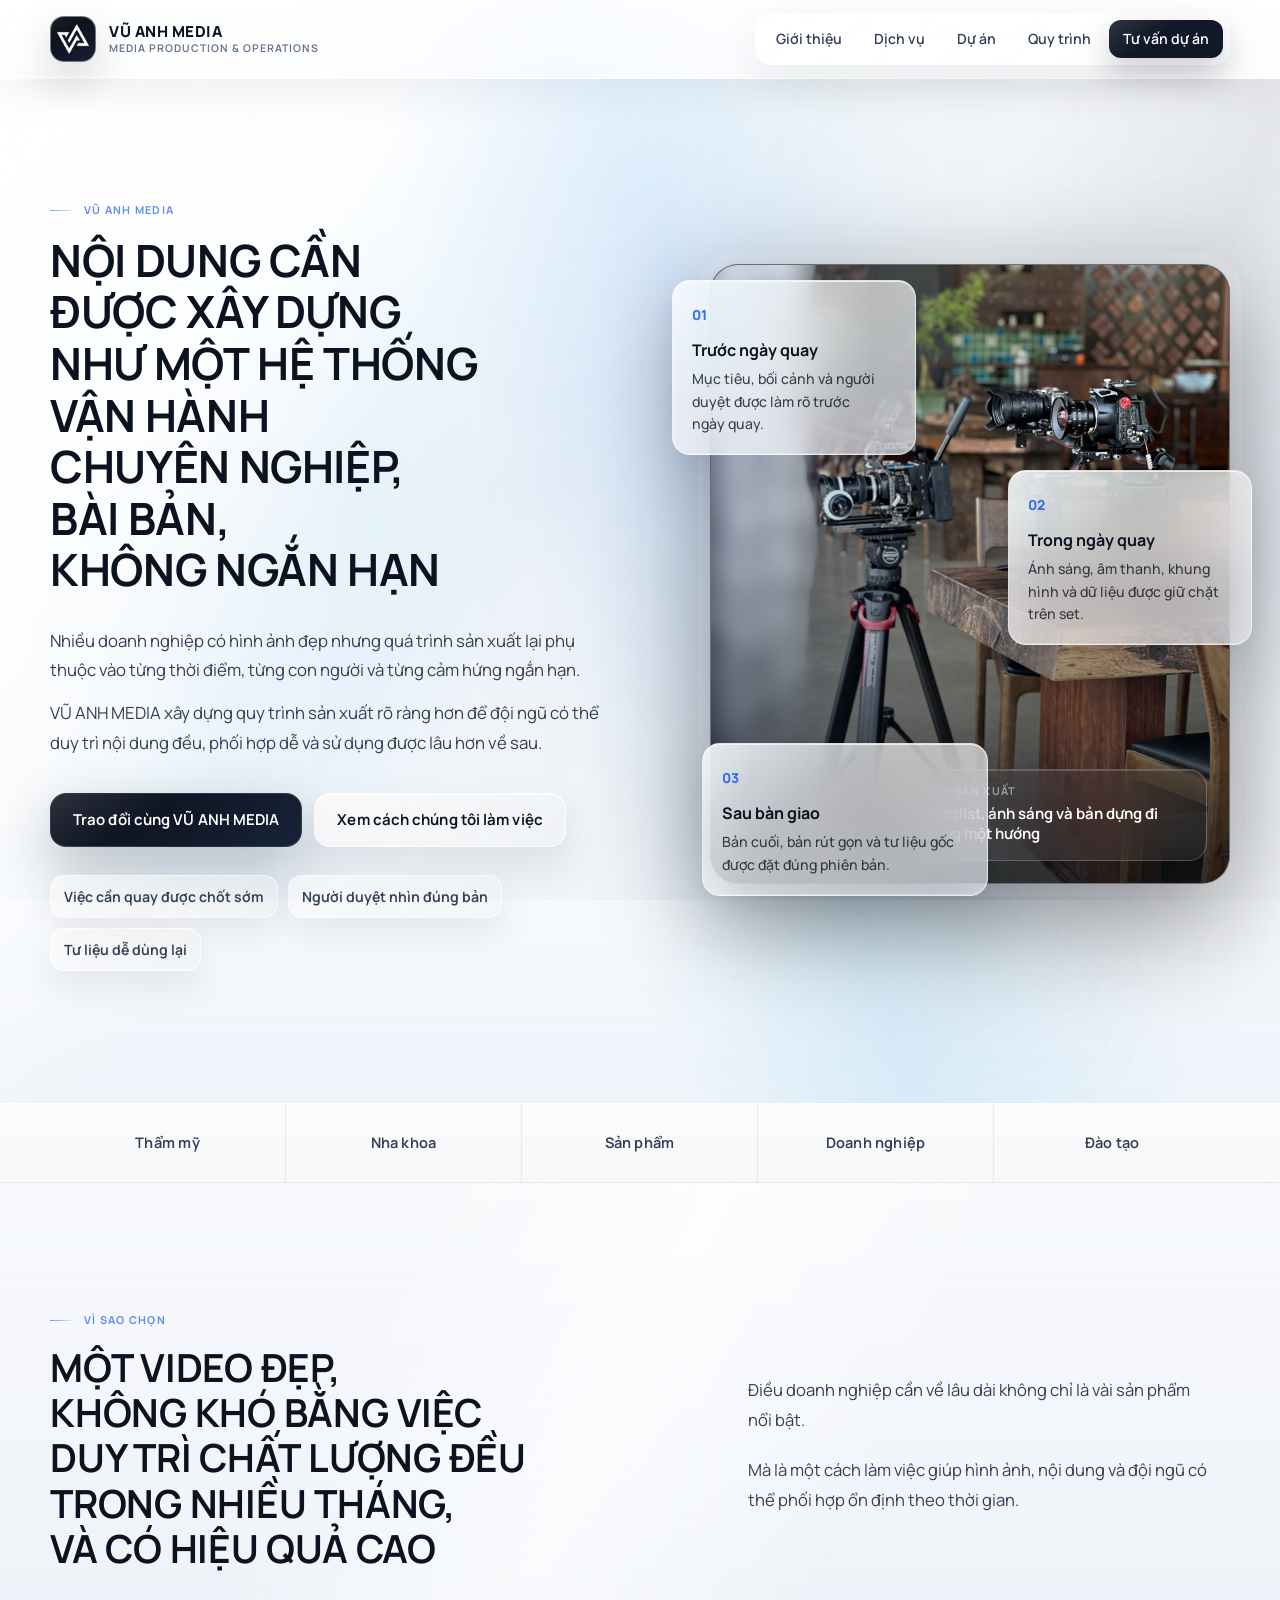
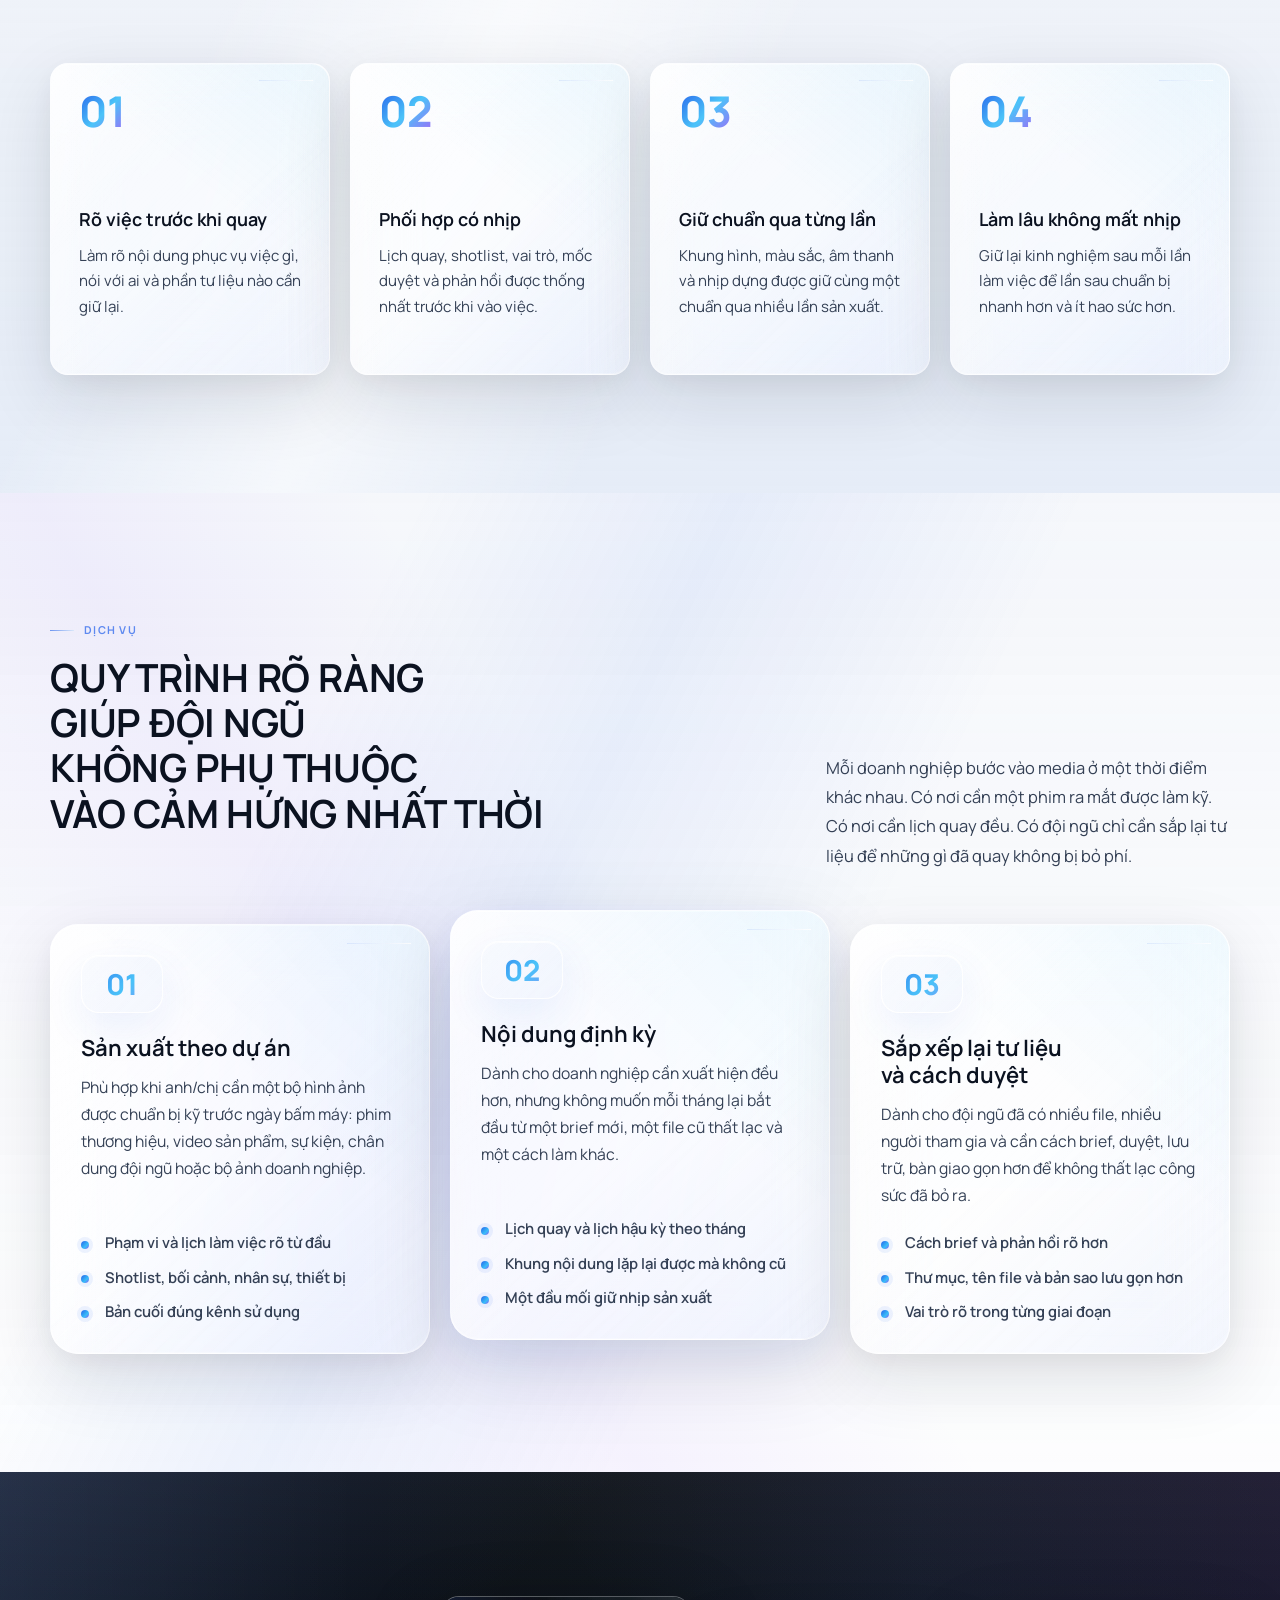
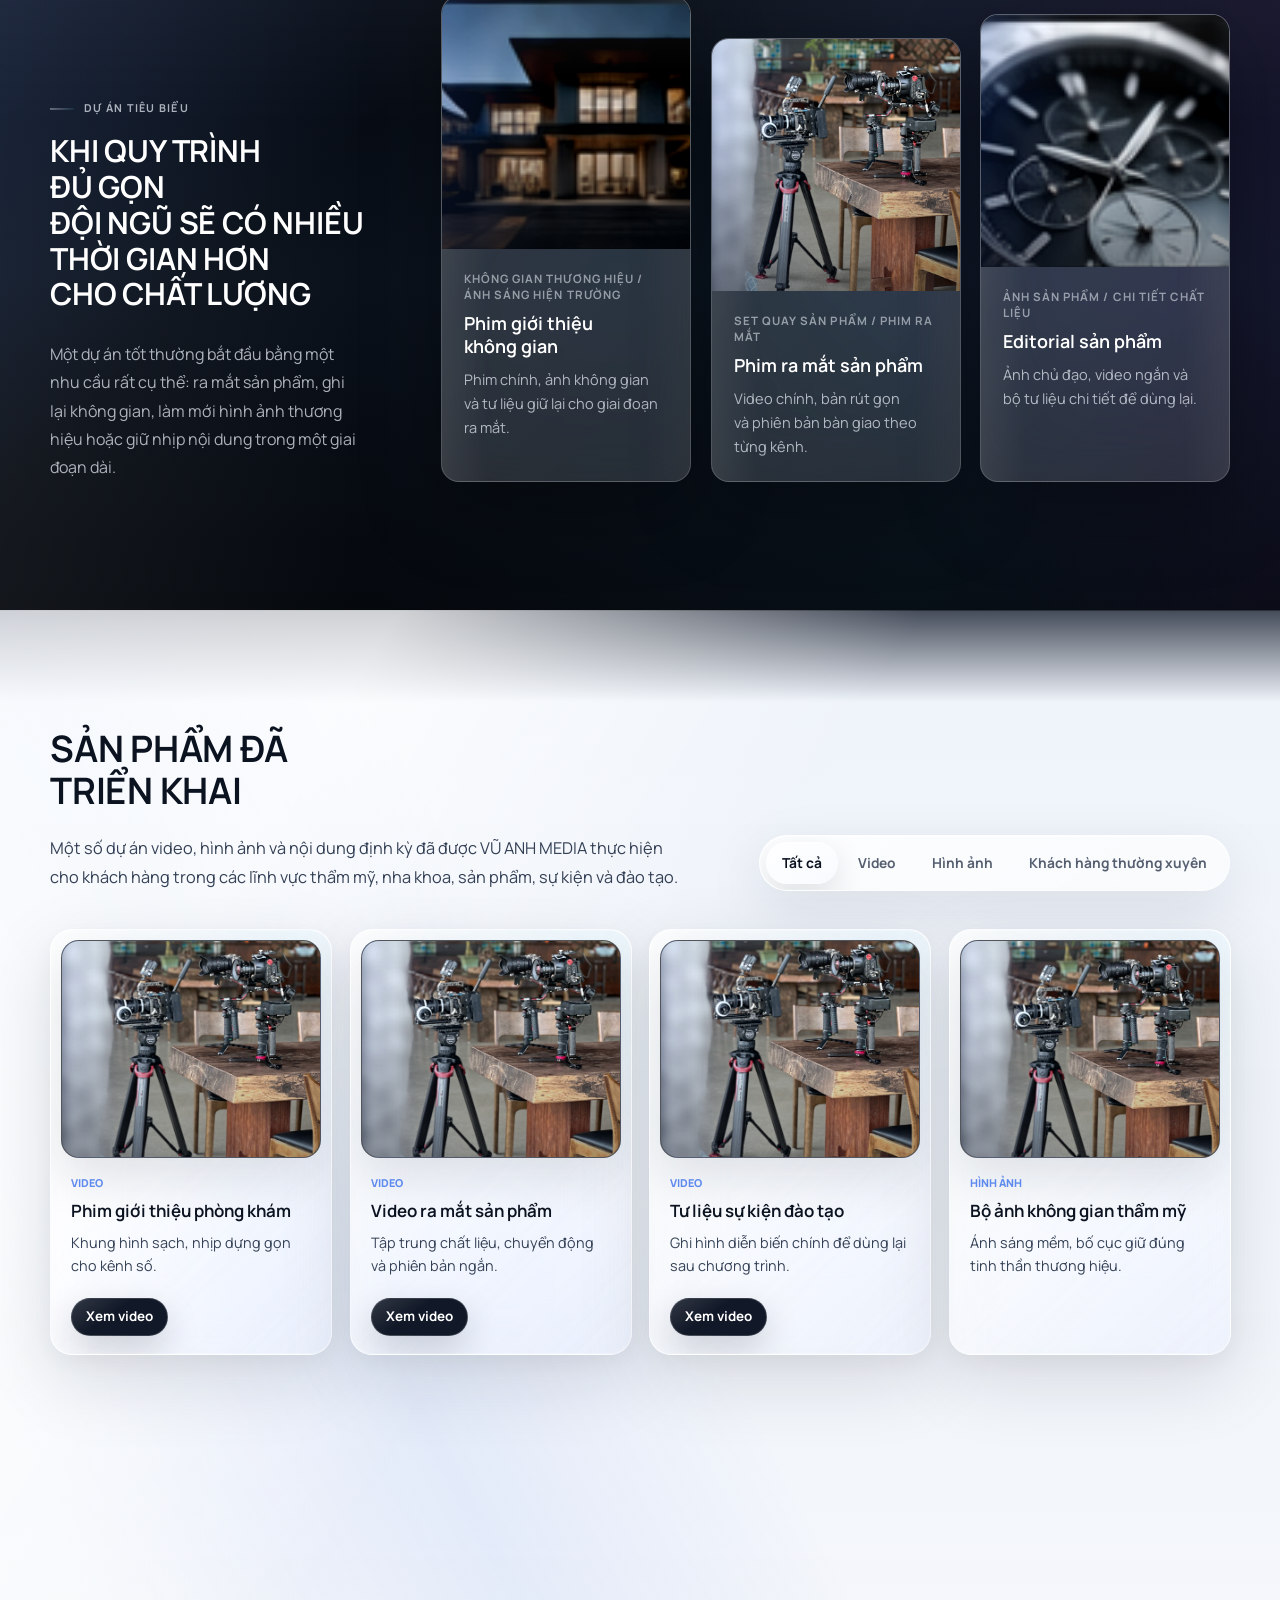
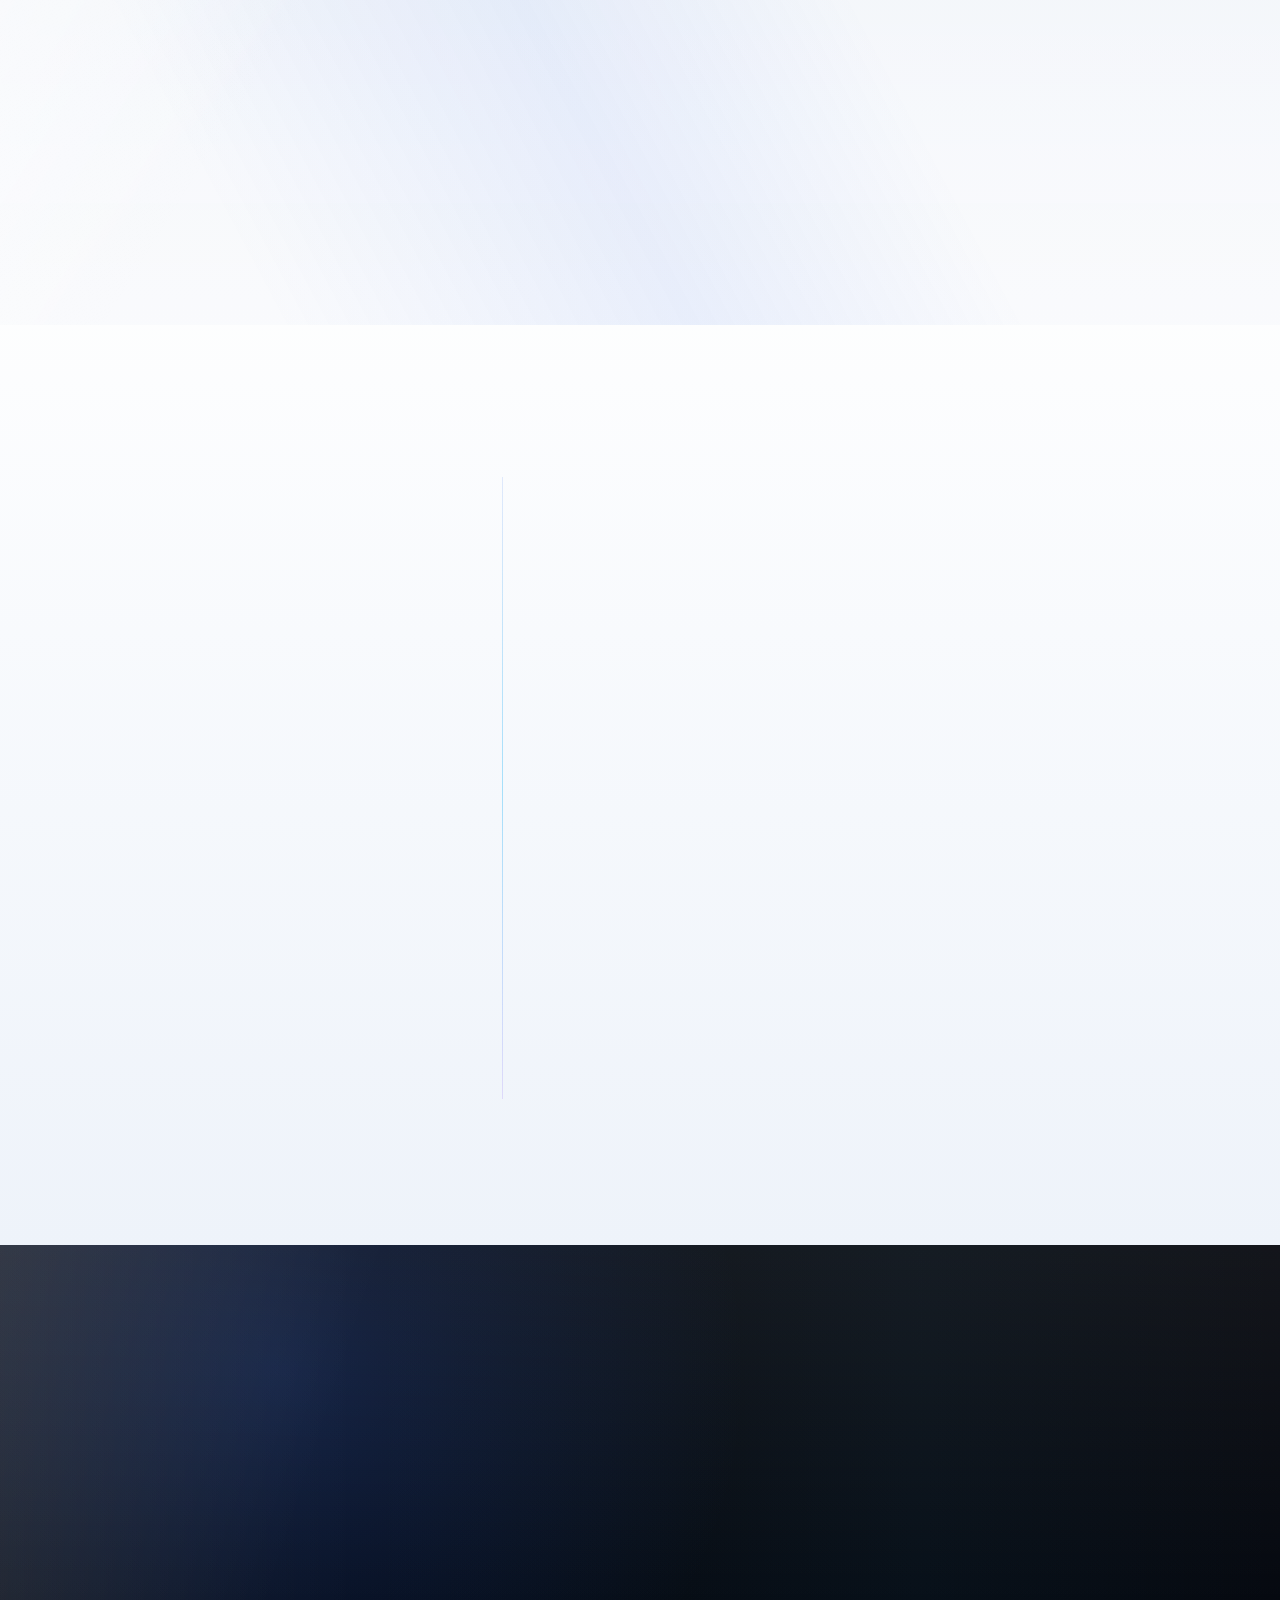
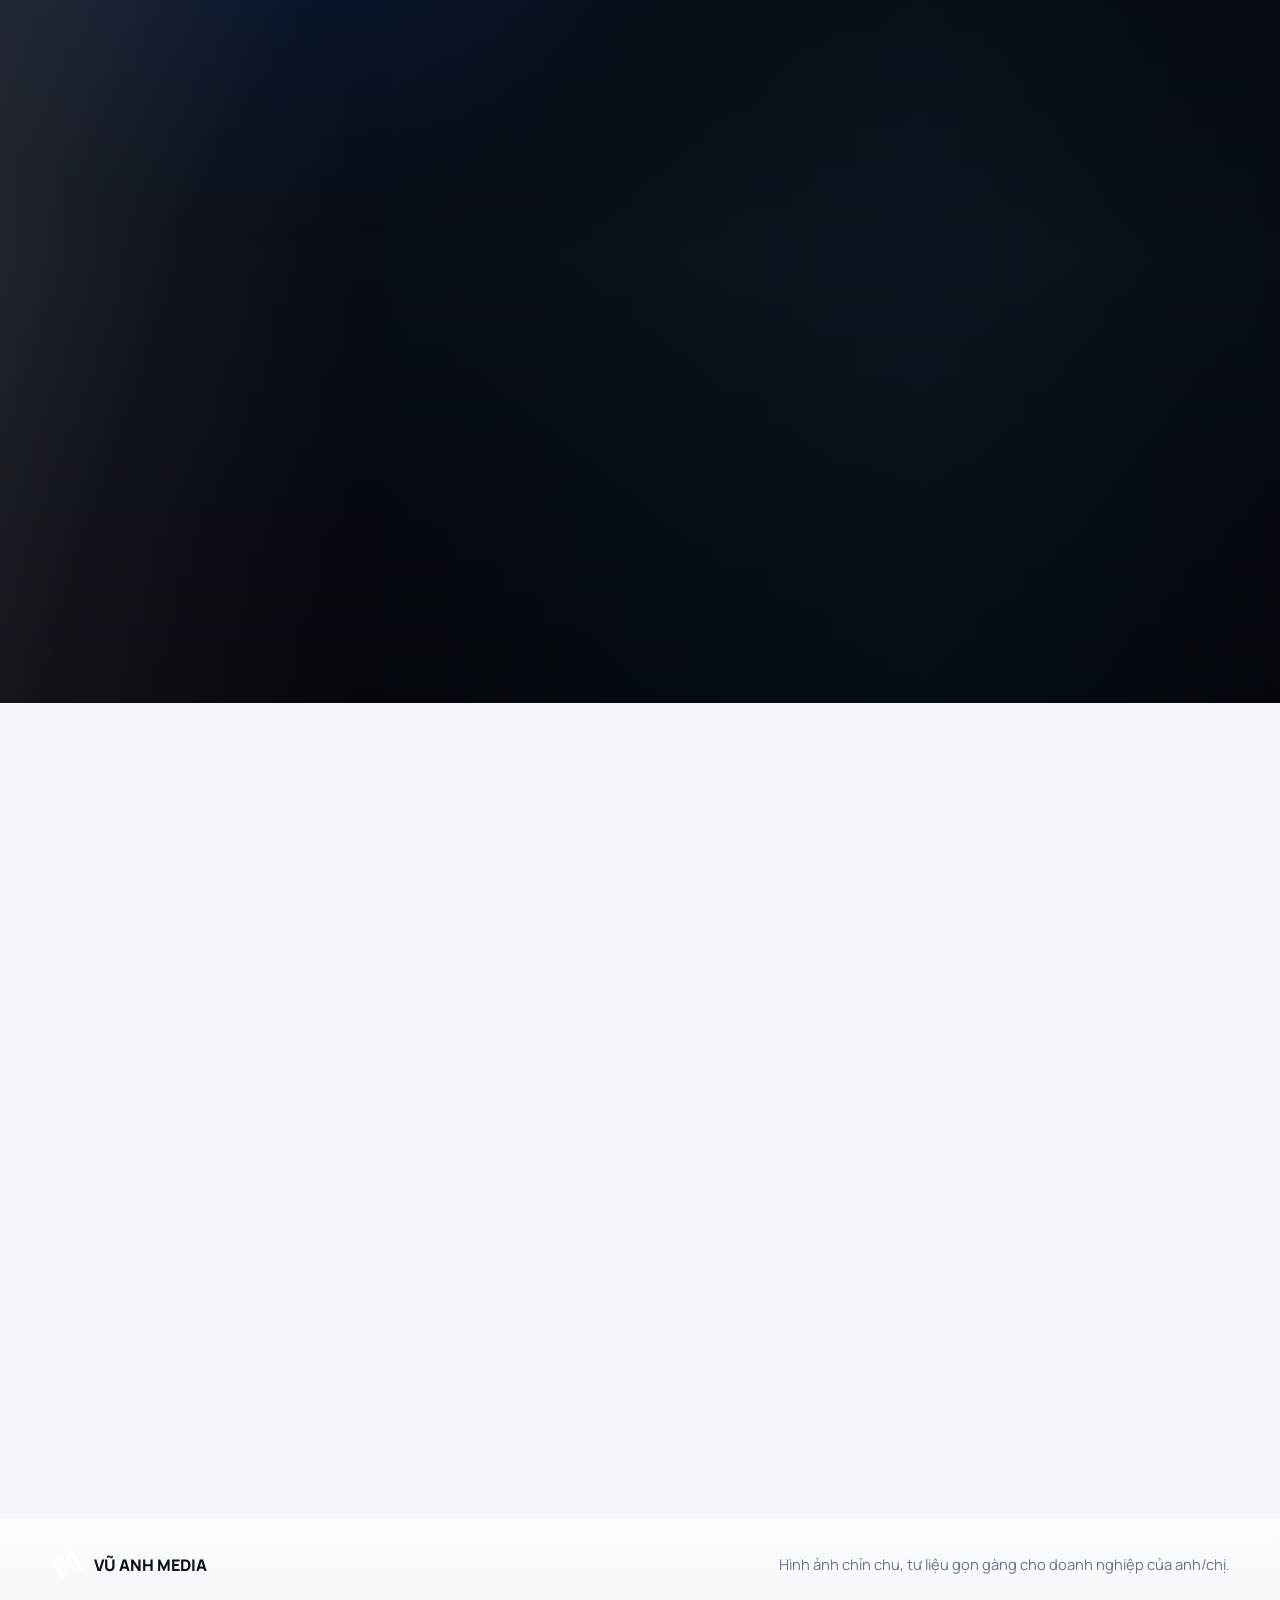
==== commit bfea098f: "Finalize usable website version" ====
--- a/index.html
+++ b/index.html
@@ -300,6 +300,124 @@
                 <span>Ảnh sản phẩm / chi tiết chất liệu</span>
                 <h3>Editorial sản phẩm</h3>
                 <p>Ảnh chủ đạo, video ngắn và bộ tư liệu chi tiết để dùng lại.</p>
+              </div>
+            </article>
+          </div>
+        </div>
+      </section>
+
+      <section class="section products-section" id="products">
+        <div class="container">
+          <div class="product-head">
+            <div class="product-intro">
+              <h2 class="section-title section-title--products">
+                <span class="headline-line">SẢN PHẨM ĐÃ</span>
+                <span class="headline-line">TRIỂN KHAI</span>
+              </h2>
+              <p>
+                Một số dự án video, hình ảnh và nội dung định kỳ đã được VŨ ANH MEDIA thực hiện cho khách hàng trong các lĩnh vực thẩm mỹ, nha khoa, sản phẩm, sự kiện và đào tạo.
+              </p>
+            </div>
+
+            <div class="product-toolbar" aria-label="Lọc sản phẩm đã triển khai">
+              <div class="product-segmented" role="group" aria-label="Danh mục sản phẩm">
+                <button class="product-filter is-active" type="button" data-products-filter="all" aria-pressed="true">Tất cả</button>
+                <button class="product-filter" type="button" data-products-filter="video" aria-pressed="false">Video</button>
+                <button class="product-filter" type="button" data-products-filter="image" aria-pressed="false">Hình ảnh</button>
+                <button class="product-filter" type="button" data-products-filter="regular" aria-pressed="false">Khách hàng thường xuyên</button>
+              </div>
+            </div>
+          </div>
+
+          <div class="product-grid" data-products-grid>
+            <article class="product-card" data-product-category="video">
+              <div class="product-media">
+                <img src="assets/products/product-01.jpg" alt="Thumbnail phim giới thiệu phòng khám" loading="lazy" />
+              </div>
+              <div class="product-content">
+                <span class="product-category">VIDEO</span>
+                <h3>Phim giới thiệu phòng khám</h3>
+                <p>Khung hình sạch, nhịp dựng gọn cho kênh số.</p>
+                <a class="product-video-link" href="#">Xem video</a>
+              </div>
+            </article>
+
+            <article class="product-card" data-product-category="video">
+              <div class="product-media">
+                <img src="assets/products/product-02.jpg" alt="Thumbnail video ra mắt sản phẩm" loading="lazy" />
+              </div>
+              <div class="product-content">
+                <span class="product-category">VIDEO</span>
+                <h3>Video ra mắt sản phẩm</h3>
+                <p>Tập trung chất liệu, chuyển động và phiên bản ngắn.</p>
+                <a class="product-video-link" href="#">Xem video</a>
+              </div>
+            </article>
+
+            <article class="product-card" data-product-category="video">
+              <div class="product-media">
+                <img src="assets/products/product-03.jpg" alt="Thumbnail tư liệu sự kiện đào tạo" loading="lazy" />
+              </div>
+              <div class="product-content">
+                <span class="product-category">VIDEO</span>
+                <h3>Tư liệu sự kiện đào tạo</h3>
+                <p>Ghi hình diễn biến chính để dùng lại sau chương trình.</p>
+                <a class="product-video-link" href="#">Xem video</a>
+              </div>
+            </article>
+
+            <article class="product-card" data-product-category="image">
+              <div class="product-media">
+                <img src="assets/products/product-04.jpg" alt="Bộ ảnh không gian thẩm mỹ" loading="lazy" />
+              </div>
+              <div class="product-content">
+                <span class="product-category">HÌNH ẢNH</span>
+                <h3>Bộ ảnh không gian thẩm mỹ</h3>
+                <p>Ánh sáng mềm, bố cục giữ đúng tinh thần thương hiệu.</p>
+              </div>
+            </article>
+
+            <article class="product-card" data-product-category="image">
+              <div class="product-media">
+                <img src="assets/products/product-05.jpg" alt="Ảnh sản phẩm cao cấp" loading="lazy" />
+              </div>
+              <div class="product-content">
+                <span class="product-category">HÌNH ẢNH</span>
+                <h3>Ảnh sản phẩm cao cấp</h3>
+                <p>Chi tiết bề mặt, màu sắc và form dáng được giữ rõ.</p>
+              </div>
+            </article>
+
+            <article class="product-card" data-product-category="image">
+              <div class="product-media">
+                <img src="assets/products/product-06.jpg" alt="Chân dung đội ngũ nha khoa" loading="lazy" />
+              </div>
+              <div class="product-content">
+                <span class="product-category">HÌNH ẢNH</span>
+                <h3>Chân dung đội ngũ nha khoa</h3>
+                <p>Hình ảnh chỉn chu cho hồ sơ, website và nội dung.</p>
+              </div>
+            </article>
+
+            <article class="product-card" data-product-category="regular">
+              <div class="product-media">
+                <img src="assets/products/product-07.jpg" alt="Lịch nội dung phòng khám" loading="lazy" />
+              </div>
+              <div class="product-content">
+                <span class="product-category">KHÁCH HÀNG THƯỜNG XUYÊN</span>
+                <h3>Lịch nội dung phòng khám</h3>
+                <p>Một nhịp quay định kỳ cho nhiều kênh sử dụng.</p>
+              </div>
+            </article>
+
+            <article class="product-card" data-product-category="regular">
+              <div class="product-media">
+                <img src="assets/products/product-08.jpg" alt="Nội dung tháng cho thương hiệu" loading="lazy" />
+              </div>
+              <div class="product-content">
+                <span class="product-category">KHÁCH HÀNG THƯỜNG XUYÊN</span>
+                <h3>Nội dung tháng cho thương hiệu</h3>
+                <p>Giữ chất lượng đều mà không phải bắt đầu lại từ đầu.</p>
               </div>
             </article>
           </div>
--- a/styles.css
+++ b/styles.css
@@ -11,19 +11,19 @@
   --white: #ffffff;
   --dark: #05080d;
   --dark-soft: #0a111b;
-  --glass: rgba(7, 12, 20, 0.15);
-  --glass-strong: rgba(255, 255, 255, 0.34);
-  --glass-border: rgba(255, 255, 255, 0.38);
-  --glass-edge: rgba(255, 255, 255, 0.64);
-  --glass-depth: rgba(5, 8, 13, 0.16);
+  --glass: rgba(255, 255, 255, 0.38);
+  --glass-strong: rgba(255, 255, 255, 0.6);
+  --glass-border: rgba(255, 255, 255, 0.58);
+  --glass-edge: rgba(255, 255, 255, 0.72);
+  --glass-depth: rgba(255, 255, 255, 0.3);
   --line: rgba(115, 132, 158, 0.22);
   --line-dark: rgba(255, 255, 255, 0.12);
-  --shadow-soft: 0 46px 136px rgba(15, 23, 42, 0.16), 0 18px 54px rgba(15, 23, 42, 0.1);
+  --shadow-soft: 0 24px 70px rgba(15, 23, 42, 0.12), 0 8px 28px rgba(15, 23, 42, 0.05);
   --shadow-glass:
-    inset 0 1px 0 rgba(255, 255, 255, 0.58),
-    inset 0 -20px 46px rgba(5, 8, 13, 0.1),
-    0 52px 150px rgba(15, 23, 42, 0.18),
-    0 20px 58px rgba(37, 99, 235, 0.11);
+    0 30px 86px rgba(15, 23, 42, 0.14),
+    0 12px 34px rgba(37, 99, 235, 0.07),
+    inset 0 1px 0 rgba(255, 255, 255, 0.74),
+    inset 0 -1px 0 rgba(255, 255, 255, 0.24);
   --shadow-dark: 0 34px 110px rgba(0, 0, 0, 0.42);
   --radius-sm: 12px;
   --radius-md: 18px;
@@ -304,12 +304,15 @@
   position: sticky;
   top: 0;
   z-index: 50;
-  border-bottom: 1px solid rgba(255, 255, 255, 0.5);
-  background:
-    linear-gradient(180deg, rgba(255, 255, 255, 0.76), rgba(245, 247, 251, 0.62)),
-    rgba(245, 247, 251, 0.7);
-  backdrop-filter: blur(26px) saturate(1.15);
-  -webkit-backdrop-filter: blur(26px) saturate(1.15);
+  border-bottom: 1px solid rgba(255, 255, 255, 0.62);
+  background:
+    linear-gradient(180deg, rgba(255, 255, 255, 0.62), rgba(255, 255, 255, 0.42)),
+    rgba(255, 255, 255, 0.38);
+  box-shadow:
+    0 14px 44px rgba(15, 23, 42, 0.06),
+    inset 0 1px 0 rgba(255, 255, 255, 0.72);
+  backdrop-filter: blur(30px) saturate(1.4);
+  -webkit-backdrop-filter: blur(30px) saturate(1.4);
   transition:
     background 300ms ease,
     box-shadow 300ms ease;
@@ -318,9 +321,11 @@
 
 .site-header.is-scrolled {
   background:
-    linear-gradient(180deg, rgba(255, 255, 255, 0.9), rgba(245, 247, 251, 0.78)),
-    rgba(245, 247, 251, 0.84);
-  box-shadow: 0 18px 54px rgba(17, 24, 39, 0.1);
+    linear-gradient(180deg, rgba(255, 255, 255, 0.68), rgba(255, 255, 255, 0.48)),
+    rgba(255, 255, 255, 0.44);
+  box-shadow:
+    0 20px 60px rgba(15, 23, 42, 0.1),
+    inset 0 1px 0 rgba(255, 255, 255, 0.78);
 }
 
 .header-inner {
@@ -388,17 +393,17 @@
   display: flex;
   align-items: center;
   gap: 4px;
-  border: 1px solid rgba(255, 255, 255, 0.58);
+  border: 1px solid rgba(255, 255, 255, 0.66);
   border-radius: 18px;
   background:
-    linear-gradient(145deg, rgba(255, 255, 255, 0.72), rgba(255, 255, 255, 0.38)),
-    rgba(17, 24, 39, 0.04);
+    linear-gradient(135deg, rgba(255, 255, 255, 0.62), rgba(255, 255, 255, 0.38)),
+    rgba(255, 255, 255, 0.34);
   box-shadow:
-    inset 0 1px 0 rgba(255, 255, 255, 0.72),
-    0 18px 46px rgba(17, 24, 39, 0.08);
+    0 18px 46px rgba(15, 23, 42, 0.08),
+    inset 0 1px 0 rgba(255, 255, 255, 0.78);
   padding: 6px;
-  backdrop-filter: blur(24px) saturate(1.18);
-  -webkit-backdrop-filter: blur(24px) saturate(1.18);
+  backdrop-filter: blur(28px) saturate(1.36);
+  -webkit-backdrop-filter: blur(28px) saturate(1.36);
 }
 
 .site-nav a {
@@ -443,14 +448,18 @@
   align-content: center;
   gap: 6px;
   place-items: center;
-  border: 1px solid rgba(255, 255, 255, 0.54);
+  border: 1px solid rgba(255, 255, 255, 0.66);
   border-radius: 14px;
   background:
-    linear-gradient(145deg, rgba(255, 255, 255, 0.72), rgba(255, 255, 255, 0.42)),
-    rgba(17, 24, 39, 0.04);
+    linear-gradient(135deg, rgba(255, 255, 255, 0.62), rgba(255, 255, 255, 0.38)),
+    rgba(255, 255, 255, 0.34);
   color: var(--ink);
   cursor: pointer;
-  box-shadow: 0 14px 34px rgba(17, 24, 39, 0.1);
+  box-shadow:
+    0 14px 34px rgba(15, 23, 42, 0.08),
+    inset 0 1px 0 rgba(255, 255, 255, 0.72);
+  backdrop-filter: blur(28px) saturate(1.36);
+  -webkit-backdrop-filter: blur(28px) saturate(1.36);
 }
 
 .nav-toggle-line {
@@ -759,15 +768,17 @@
   bottom: 22px;
   z-index: 1;
   max-width: 300px;
-  border: 1px solid rgba(255, 255, 255, 0.16);
+  border: 1px solid rgba(255, 255, 255, 0.2);
   border-radius: 18px;
   background:
-    linear-gradient(145deg, rgba(255, 255, 255, 0.14), rgba(255, 255, 255, 0.05)),
-    rgba(5, 8, 13, 0.42);
-  box-shadow: 0 18px 48px rgba(0, 0, 0, 0.28);
+    linear-gradient(135deg, rgba(255, 255, 255, 0.14), rgba(255, 255, 255, 0.08) 46%, rgba(255, 255, 255, 0.05)),
+    rgba(5, 8, 13, 0.24);
+  box-shadow:
+    0 28px 80px rgba(0, 0, 0, 0.32),
+    inset 0 1px 0 rgba(255, 255, 255, 0.18);
   padding: 15px 17px;
-  backdrop-filter: blur(22px) saturate(1.12);
-  -webkit-backdrop-filter: blur(22px) saturate(1.12);
+  backdrop-filter: blur(28px) saturate(1.35);
+  -webkit-backdrop-filter: blur(28px) saturate(1.35);
 }
 
 .frame-caption span,
@@ -798,18 +809,15 @@
   position: relative;
   border: 1px solid var(--glass-border);
   background:
-    linear-gradient(145deg, var(--glass-strong), rgba(255, 255, 255, 0.16) 44%, var(--glass-depth)),
-    linear-gradient(320deg, rgba(37, 99, 235, 0.1), transparent 44%),
-    linear-gradient(180deg, rgba(255, 255, 255, 0.08), rgba(5, 8, 13, 0.1)),
+    linear-gradient(135deg, var(--glass-strong), rgba(255, 255, 255, 0.42) 46%, var(--glass-depth)),
+    linear-gradient(320deg, rgba(37, 99, 235, 0.08), transparent 48%),
     var(--glass);
   box-shadow:
+    var(--shadow-soft),
     inset 0 1px 0 var(--glass-edge),
-    inset 1px 0 0 rgba(255, 255, 255, 0.18),
-    inset 0 -22px 48px rgba(5, 8, 13, 0.1),
-    inset 0 -1px 0 rgba(5, 8, 13, 0.18),
-    var(--shadow-soft);
-  backdrop-filter: blur(42px) saturate(1.24) contrast(1.04);
-  -webkit-backdrop-filter: blur(42px) saturate(1.24) contrast(1.04);
+    inset 0 -1px 0 rgba(255, 255, 255, 0.24);
+  backdrop-filter: blur(30px) saturate(1.4);
+  -webkit-backdrop-filter: blur(30px) saturate(1.4);
 }
 
 .hero-card::before,
@@ -820,10 +828,9 @@
   pointer-events: none;
   border-radius: inherit;
   background:
-    linear-gradient(140deg, rgba(255, 255, 255, 0.54), transparent 30%),
-    linear-gradient(90deg, rgba(255, 255, 255, 0.24), transparent 14%, transparent 82%, rgba(255, 255, 255, 0.16)),
-    linear-gradient(180deg, transparent 52%, rgba(5, 8, 13, 0.1)),
-    linear-gradient(320deg, transparent 58%, rgba(56, 189, 248, 0.12));
+    linear-gradient(140deg, rgba(255, 255, 255, 0.5), rgba(255, 255, 255, 0.16) 18%, transparent 36%),
+    linear-gradient(90deg, rgba(255, 255, 255, 0.18), transparent 16%, transparent 82%, rgba(255, 255, 255, 0.12)),
+    linear-gradient(320deg, transparent 60%, rgba(56, 189, 248, 0.08));
   content: "";
 }
 
@@ -863,7 +870,7 @@
 
 .hero-card:hover {
   transform: translate3d(0, -5px, 0);
-  border-color: rgba(255, 255, 255, 0.56);
+  border-color: rgba(255, 255, 255, 0.68);
   box-shadow: var(--shadow-glass);
 }
 
@@ -1040,10 +1047,9 @@
   inset: 0;
   pointer-events: none;
   background:
-    linear-gradient(145deg, rgba(255, 255, 255, 0.5), transparent 31%),
-    linear-gradient(90deg, rgba(255, 255, 255, 0.2), transparent 13%, transparent 84%, rgba(255, 255, 255, 0.12)),
-    linear-gradient(180deg, transparent 42%, rgba(5, 8, 13, 0.12)),
-    linear-gradient(38deg, transparent 54%, rgba(56, 189, 248, 0.13));
+    linear-gradient(140deg, rgba(255, 255, 255, 0.5), rgba(255, 255, 255, 0.16) 18%, transparent 36%),
+    linear-gradient(90deg, rgba(255, 255, 255, 0.18), transparent 16%, transparent 82%, rgba(255, 255, 255, 0.12)),
+    linear-gradient(38deg, transparent 58%, rgba(56, 189, 248, 0.08));
   content: "";
 }
 
@@ -1059,7 +1065,7 @@
 
 .principle-card:hover {
   transform: translateY(-5px);
-  border-color: rgba(255, 255, 255, 0.52);
+  border-color: rgba(255, 255, 255, 0.68);
   box-shadow: var(--shadow-glass);
 }
 
@@ -1130,23 +1136,20 @@
   grid-template-rows: auto auto 1fr;
   gap: 22px;
   overflow: hidden;
-  border: 1px solid rgba(255, 255, 255, 0.38);
+  border: 1px solid rgba(255, 255, 255, 0.58);
   border-radius: var(--radius-lg);
   background:
-    linear-gradient(145deg, var(--glass-strong), rgba(255, 255, 255, 0.15) 46%, rgba(5, 8, 13, 0.17)),
-    linear-gradient(320deg, rgba(37, 99, 235, 0.1), transparent 48%),
-    linear-gradient(180deg, rgba(255, 255, 255, 0.08), rgba(5, 8, 13, 0.1)),
+    linear-gradient(135deg, var(--glass-strong), rgba(255, 255, 255, 0.4) 46%, rgba(255, 255, 255, 0.28)),
+    linear-gradient(320deg, rgba(37, 99, 235, 0.08), transparent 50%),
     var(--glass);
   box-shadow:
-    inset 0 1px 0 rgba(255, 255, 255, 0.62),
-    inset 1px 0 0 rgba(255, 255, 255, 0.16),
-    inset 0 -24px 52px rgba(5, 8, 13, 0.1),
-    inset 0 -1px 0 rgba(5, 8, 13, 0.18),
-    0 48px 132px rgba(15, 23, 42, 0.15),
-    0 18px 52px rgba(15, 23, 42, 0.09);
+    0 24px 70px rgba(15, 23, 42, 0.12),
+    0 8px 28px rgba(15, 23, 42, 0.05),
+    inset 0 1px 0 rgba(255, 255, 255, 0.7),
+    inset 0 -1px 0 rgba(255, 255, 255, 0.24);
   padding: 30px;
-  backdrop-filter: blur(42px) saturate(1.24) contrast(1.04);
-  -webkit-backdrop-filter: blur(42px) saturate(1.24) contrast(1.04);
+  backdrop-filter: blur(32px) saturate(1.42);
+  -webkit-backdrop-filter: blur(32px) saturate(1.42);
   transition:
     border-color 420ms var(--motion-ease),
     box-shadow 420ms var(--motion-ease),
@@ -1158,10 +1161,9 @@
   inset: 0;
   pointer-events: none;
   background:
-    linear-gradient(140deg, rgba(255, 255, 255, 0.56), transparent 30%),
-    linear-gradient(90deg, rgba(255, 255, 255, 0.22), transparent 13%, transparent 84%, rgba(255, 255, 255, 0.14)),
-    linear-gradient(180deg, transparent 42%, rgba(5, 8, 13, 0.12)),
-    linear-gradient(40deg, transparent 58%, rgba(56, 189, 248, 0.13));
+    linear-gradient(140deg, rgba(255, 255, 255, 0.52), rgba(255, 255, 255, 0.16) 18%, transparent 36%),
+    linear-gradient(90deg, rgba(255, 255, 255, 0.18), transparent 16%, transparent 82%, rgba(255, 255, 255, 0.12)),
+    linear-gradient(40deg, transparent 58%, rgba(56, 189, 248, 0.08));
   content: "";
 }
 
@@ -1176,19 +1178,16 @@
 }
 
 .service-row-featured {
-  border-color: rgba(255, 255, 255, 0.48);
-  background:
-    linear-gradient(145deg, rgba(255, 255, 255, 0.42), rgba(255, 255, 255, 0.17) 45%, rgba(5, 8, 13, 0.18)),
-    linear-gradient(320deg, rgba(37, 99, 235, 0.16), transparent 48%),
-    linear-gradient(180deg, rgba(255, 255, 255, 0.1), rgba(5, 8, 13, 0.11)),
-    rgba(7, 12, 20, 0.16);
+  border-color: rgba(255, 255, 255, 0.66);
+  background:
+    linear-gradient(135deg, rgba(255, 255, 255, 0.62), rgba(255, 255, 255, 0.44) 46%, rgba(255, 255, 255, 0.32)),
+    linear-gradient(320deg, rgba(37, 99, 235, 0.1), transparent 50%),
+    rgba(255, 255, 255, 0.42);
   box-shadow:
-    inset 0 1px 0 rgba(255, 255, 255, 0.66),
-    inset 1px 0 0 rgba(255, 255, 255, 0.18),
-    inset 0 -26px 56px rgba(5, 8, 13, 0.11),
-    inset 0 -1px 0 rgba(5, 8, 13, 0.18),
-    0 56px 150px rgba(37, 99, 235, 0.14),
-    0 22px 62px rgba(15, 23, 42, 0.12);
+    0 28px 84px rgba(15, 23, 42, 0.13),
+    0 16px 44px rgba(37, 99, 235, 0.08),
+    inset 0 1px 0 rgba(255, 255, 255, 0.74),
+    inset 0 -1px 0 rgba(255, 255, 255, 0.26);
   transform: translateY(-14px);
 }
 
@@ -1198,14 +1197,12 @@
 
 .service-row:hover {
   transform: translateY(-5px);
-  border-color: rgba(255, 255, 255, 0.54);
+  border-color: rgba(255, 255, 255, 0.7);
   box-shadow:
-    inset 0 1px 0 rgba(255, 255, 255, 0.7),
-    inset 1px 0 0 rgba(255, 255, 255, 0.2),
-    inset 0 -28px 58px rgba(5, 8, 13, 0.12),
-    inset 0 -1px 0 rgba(5, 8, 13, 0.18),
-    0 58px 156px rgba(15, 23, 42, 0.18),
-    0 22px 62px rgba(37, 99, 235, 0.1);
+    0 30px 86px rgba(15, 23, 42, 0.14),
+    0 12px 34px rgba(37, 99, 235, 0.07),
+    inset 0 1px 0 rgba(255, 255, 255, 0.76),
+    inset 0 -1px 0 rgba(255, 255, 255, 0.28);
 }
 
 .service-row-featured:hover {
@@ -1224,16 +1221,14 @@
   min-height: 58px;
   align-items: center;
   justify-content: center;
-  border: 1px solid rgba(255, 255, 255, 0.42);
+  border: 1px solid rgba(255, 255, 255, 0.62);
   border-radius: 18px;
   background:
-    linear-gradient(145deg, rgba(255, 255, 255, 0.42), rgba(255, 255, 255, 0.16)),
-    linear-gradient(180deg, rgba(255, 255, 255, 0.08), rgba(5, 8, 13, 0.09)),
-    rgba(37, 99, 235, 0.09);
+    linear-gradient(135deg, rgba(255, 255, 255, 0.54), rgba(255, 255, 255, 0.28)),
+    rgba(37, 99, 235, 0.06);
   box-shadow:
-    inset 0 1px 0 rgba(255, 255, 255, 0.58),
-    inset 0 -12px 24px rgba(5, 8, 13, 0.08),
-    0 18px 44px rgba(37, 99, 235, 0.1);
+    0 16px 40px rgba(37, 99, 235, 0.08),
+    inset 0 1px 0 rgba(255, 255, 255, 0.68);
   color: transparent;
   background-clip: padding-box;
   font-family: var(--font-display);
@@ -1368,16 +1363,19 @@
 }
 
 .project-card {
+  position: relative;
   min-width: 0;
   overflow: hidden;
-  border: 1px solid rgba(255, 255, 255, 0.13);
+  border: 1px solid rgba(255, 255, 255, 0.2);
   border-radius: var(--radius-md);
   background:
-    linear-gradient(180deg, rgba(255, 255, 255, 0.09), rgba(255, 255, 255, 0.04)),
-    rgba(255, 255, 255, 0.05);
+    linear-gradient(135deg, rgba(255, 255, 255, 0.13), rgba(255, 255, 255, 0.08) 44%, rgba(255, 255, 255, 0.05)),
+    rgba(255, 255, 255, 0.08);
   box-shadow:
-    inset 0 1px 0 rgba(255, 255, 255, 0.08),
-    0 28px 82px rgba(0, 0, 0, 0.28);
+    0 28px 80px rgba(0, 0, 0, 0.32),
+    inset 0 1px 0 rgba(255, 255, 255, 0.18);
+  backdrop-filter: blur(30px) saturate(1.35);
+  -webkit-backdrop-filter: blur(30px) saturate(1.35);
   transition:
     transform 420ms var(--motion-ease),
     border-color 420ms var(--motion-ease),
@@ -1385,6 +1383,17 @@
     box-shadow 420ms var(--motion-ease);
 }
 
+.project-card::before {
+  position: absolute;
+  inset: 0;
+  z-index: 0;
+  pointer-events: none;
+  background:
+    linear-gradient(140deg, rgba(255, 255, 255, 0.18), rgba(255, 255, 255, 0.06) 20%, transparent 38%),
+    linear-gradient(90deg, rgba(255, 255, 255, 0.07), transparent 18%, transparent 82%, rgba(255, 255, 255, 0.05));
+  content: "";
+}
+
 .project-card:nth-child(2) {
   margin-top: 42px;
 }
@@ -1395,10 +1404,19 @@
 
 .project-card:hover {
   transform: translateY(-5px);
-  border-color: rgba(255, 255, 255, 0.24);
-  background:
-    linear-gradient(180deg, rgba(255, 255, 255, 0.12), rgba(255, 255, 255, 0.05)),
-    rgba(255, 255, 255, 0.07);
+  border-color: rgba(255, 255, 255, 0.28);
+  background:
+    linear-gradient(135deg, rgba(255, 255, 255, 0.14), rgba(255, 255, 255, 0.09) 44%, rgba(255, 255, 255, 0.06)),
+    rgba(255, 255, 255, 0.09);
+  box-shadow:
+    0 32px 88px rgba(0, 0, 0, 0.34),
+    inset 0 1px 0 rgba(255, 255, 255, 0.22);
+}
+
+.project-media,
+.project-content {
+  position: relative;
+  z-index: 1;
 }
 
 .project-media {
@@ -1468,6 +1486,321 @@
   line-height: 1.66;
 }
 
+.products-section {
+  position: relative;
+  overflow: hidden;
+  padding: 118px 0 126px;
+  background:
+    linear-gradient(180deg, rgba(3, 6, 11, 0.96) 0, rgba(20, 29, 45, 0.78) 1px, rgba(238, 243, 250, 0.96) 92px, rgba(245, 247, 251, 0.98) 100%),
+    var(--bg);
+}
+
+.products-section::before {
+  position: absolute;
+  inset: 0;
+  pointer-events: none;
+  background:
+    linear-gradient(122deg, rgba(255, 255, 255, 0.74) 0 19%, transparent 44%),
+    linear-gradient(242deg, transparent 0 48%, rgba(37, 99, 235, 0.08) 65%, transparent 86%),
+    linear-gradient(180deg, transparent 0 68%, rgba(255, 255, 255, 0.44));
+  content: "";
+}
+
+.products-section > .container {
+  position: relative;
+  z-index: 1;
+}
+
+.product-head {
+  display: grid;
+  grid-template-columns: minmax(0, 0.9fr) minmax(360px, 0.7fr);
+  gap: 44px;
+  align-items: end;
+  margin-bottom: 38px;
+}
+
+.product-intro {
+  min-width: 0;
+}
+
+.section-title--products {
+  max-width: 620px;
+  margin-bottom: 22px;
+  font-size: 2.28rem;
+  line-height: 1.15;
+}
+
+.product-intro p {
+  max-width: 760px;
+  margin-bottom: 0;
+  color: var(--ink-soft);
+  font-size: 1.02rem;
+  line-height: 1.76;
+}
+
+.product-toolbar {
+  display: flex;
+  min-width: 0;
+  justify-content: flex-end;
+}
+
+.product-segmented {
+  display: inline-flex;
+  max-width: 100%;
+  gap: 4px;
+  overflow-x: auto;
+  border: 1px solid rgba(255, 255, 255, 0.68);
+  border-radius: 999px;
+  background:
+    linear-gradient(145deg, rgba(255, 255, 255, 0.7), rgba(255, 255, 255, 0.4)),
+    rgba(255, 255, 255, 0.34);
+  box-shadow:
+    0 20px 58px rgba(15, 23, 42, 0.1),
+    inset 0 1px 0 rgba(255, 255, 255, 0.78);
+  padding: 6px;
+  scrollbar-width: none;
+  backdrop-filter: blur(30px) saturate(1.36);
+  -webkit-backdrop-filter: blur(30px) saturate(1.36);
+}
+
+.product-segmented::-webkit-scrollbar {
+  display: none;
+}
+
+.product-filter {
+  flex: 0 0 auto;
+  min-height: 42px;
+  border-radius: 999px;
+  background: transparent;
+  color: rgba(52, 64, 85, 0.84);
+  cursor: pointer;
+  font-size: 0.86rem;
+  font-weight: 700;
+  letter-spacing: 0;
+  line-height: 1;
+  padding: 12px 16px;
+  white-space: nowrap;
+  transition:
+    background 320ms var(--motion-ease),
+    box-shadow 320ms var(--motion-ease),
+    color 320ms var(--motion-ease),
+    transform 320ms var(--motion-ease);
+}
+
+.product-filter:hover,
+.product-filter:focus-visible {
+  background: rgba(255, 255, 255, 0.64);
+  color: var(--ink);
+  outline: none;
+}
+
+.product-filter.is-active {
+  background:
+    linear-gradient(145deg, rgba(255, 255, 255, 0.92), rgba(255, 255, 255, 0.58)),
+    rgba(37, 99, 235, 0.06);
+  color: var(--ink);
+  box-shadow:
+    0 12px 30px rgba(17, 24, 39, 0.12),
+    inset 0 1px 0 rgba(255, 255, 255, 0.82);
+}
+
+.product-grid {
+  display: grid;
+  grid-template-columns: repeat(4, minmax(0, 1fr));
+  gap: 18px;
+}
+
+.product-card {
+  position: relative;
+  display: flex;
+  min-width: 0;
+  min-height: 426px;
+  flex-direction: column;
+  overflow: hidden;
+  border: 1px solid rgba(255, 255, 255, 0.6);
+  border-radius: 22px;
+  background:
+    linear-gradient(135deg, rgba(255, 255, 255, 0.58), rgba(255, 255, 255, 0.36) 46%, rgba(255, 255, 255, 0.24)),
+    linear-gradient(318deg, rgba(37, 99, 235, 0.08), transparent 52%),
+    rgba(255, 255, 255, 0.34);
+  box-shadow:
+    0 24px 74px rgba(15, 23, 42, 0.12),
+    0 8px 28px rgba(15, 23, 42, 0.05),
+    inset 0 1px 0 rgba(255, 255, 255, 0.72),
+    inset 0 -1px 0 rgba(255, 255, 255, 0.24);
+  padding: 10px;
+  backdrop-filter: blur(32px) saturate(1.42);
+  -webkit-backdrop-filter: blur(32px) saturate(1.42);
+  transition:
+    border-color 420ms var(--motion-ease),
+    box-shadow 420ms var(--motion-ease),
+    transform 420ms var(--motion-ease);
+}
+
+.product-card[hidden] {
+  display: none;
+}
+
+.product-card::before {
+  position: absolute;
+  inset: 0;
+  z-index: 0;
+  pointer-events: none;
+  border-radius: inherit;
+  background:
+    linear-gradient(140deg, rgba(255, 255, 255, 0.5), rgba(255, 255, 255, 0.15) 18%, transparent 36%),
+    linear-gradient(90deg, rgba(255, 255, 255, 0.16), transparent 16%, transparent 82%, rgba(255, 255, 255, 0.12)),
+    linear-gradient(38deg, transparent 58%, rgba(56, 189, 248, 0.07));
+  content: "";
+}
+
+.product-card:hover {
+  transform: translateY(-6px);
+  border-color: rgba(255, 255, 255, 0.76);
+  box-shadow:
+    0 34px 94px rgba(15, 23, 42, 0.16),
+    0 16px 42px rgba(37, 99, 235, 0.08),
+    inset 0 1px 0 rgba(255, 255, 255, 0.78),
+    inset 0 -1px 0 rgba(255, 255, 255, 0.28);
+}
+
+.product-media,
+.product-content {
+  position: relative;
+  z-index: 1;
+}
+
+.product-media {
+  position: relative;
+  aspect-ratio: 1 / 0.82;
+  min-height: 218px;
+  overflow: hidden;
+  border: 1px solid rgba(255, 255, 255, 0.3);
+  border-radius: 18px;
+  background:
+    linear-gradient(135deg, rgba(37, 99, 235, 0.2), transparent 52%),
+    #070b12;
+  box-shadow:
+    0 18px 50px rgba(15, 23, 42, 0.12),
+    inset 0 1px 0 rgba(255, 255, 255, 0.16);
+}
+
+.product-media::after {
+  position: absolute;
+  inset: 0;
+  background:
+    linear-gradient(180deg, rgba(255, 255, 255, 0.06), transparent 34%, rgba(5, 8, 13, 0.42)),
+    linear-gradient(90deg, rgba(37, 99, 235, 0.12), transparent 44%);
+  content: "";
+  opacity: 0.82;
+  transition: opacity 520ms var(--motion-ease);
+}
+
+.product-media img {
+  width: 100%;
+  height: 100%;
+  object-fit: cover;
+  object-position: 50% center;
+  filter: brightness(1.02) saturate(0.9) contrast(1.1);
+  transform: scale(1.04);
+  transition:
+    filter 700ms var(--motion-ease),
+    transform 800ms var(--motion-ease);
+}
+
+.product-card:nth-child(2) .product-media img,
+.product-card:nth-child(5) .product-media img {
+  object-position: 58% center;
+}
+
+.product-card:nth-child(3) .product-media img,
+.product-card:nth-child(6) .product-media img {
+  object-position: 46% 54%;
+}
+
+.product-card:nth-child(4) .product-media img,
+.product-card:nth-child(7) .product-media img {
+  object-position: 54% 46%;
+}
+
+.product-card:nth-child(8) .product-media img {
+  object-position: 44% 58%;
+}
+
+.product-card:hover .product-media::after {
+  opacity: 0.66;
+}
+
+.product-card:hover .product-media img {
+  filter: brightness(1.06) saturate(0.94) contrast(1.12);
+  transform: scale(1.08);
+}
+
+.product-content {
+  display: flex;
+  flex: 1;
+  flex-direction: column;
+  padding: 18px 10px 8px;
+}
+
+.product-category {
+  display: block;
+  margin-bottom: 9px;
+  color: rgba(37, 99, 235, 0.72);
+  font-size: 0.68rem;
+  font-weight: 800;
+  letter-spacing: 0;
+  line-height: 1.36;
+  text-transform: uppercase;
+}
+
+.product-content h3 {
+  margin-bottom: 9px;
+  font-size: 1.06rem;
+  line-height: 1.3;
+}
+
+.product-content p {
+  margin-bottom: 0;
+  color: var(--ink-soft);
+  font-size: 0.9rem;
+  line-height: 1.62;
+}
+
+.product-video-link {
+  display: inline-flex;
+  width: fit-content;
+  min-height: 38px;
+  align-items: center;
+  justify-content: center;
+  margin-top: auto;
+  border: 1px solid rgba(255, 255, 255, 0.16);
+  border-radius: 999px;
+  background:
+    linear-gradient(145deg, rgba(255, 255, 255, 0.14), transparent 42%),
+    var(--ink-deep);
+  color: var(--white);
+  font-size: 0.84rem;
+  font-weight: 700;
+  line-height: 1;
+  padding: 11px 14px;
+  box-shadow: 0 14px 34px rgba(17, 24, 39, 0.18);
+  transition:
+    background 320ms var(--motion-ease),
+    box-shadow 320ms var(--motion-ease),
+    transform 320ms var(--motion-ease);
+}
+
+.product-video-link:hover,
+.product-video-link:focus-visible {
+  background:
+    linear-gradient(145deg, rgba(255, 255, 255, 0.16), transparent 42%),
+    var(--blue);
+  box-shadow: 0 16px 38px rgba(37, 99, 235, 0.26);
+  outline: none;
+  transform: translateY(-2px);
+}
+
 .process-section {
   background:
     linear-gradient(180deg, rgba(255, 255, 255, 0.88), rgba(238, 243, 250, 0.82)),
@@ -1520,22 +1853,20 @@
   min-width: 0;
   align-items: start;
   overflow: hidden;
-  border: 1px solid rgba(255, 255, 255, 0.38);
+  border: 1px solid rgba(255, 255, 255, 0.56);
   border-radius: var(--radius-md);
   background:
-    linear-gradient(145deg, var(--glass-strong), rgba(255, 255, 255, 0.14) 48%, rgba(5, 8, 13, 0.14)),
-    linear-gradient(320deg, rgba(37, 99, 235, 0.08), transparent 48%),
+    linear-gradient(135deg, rgba(255, 255, 255, 0.58), rgba(255, 255, 255, 0.4) 46%, rgba(255, 255, 255, 0.28)),
+    linear-gradient(320deg, rgba(37, 99, 235, 0.07), transparent 50%),
     var(--glass);
   box-shadow:
-    inset 0 1px 0 rgba(255, 255, 255, 0.6),
-    inset 1px 0 0 rgba(255, 255, 255, 0.16),
-    inset 0 -20px 44px rgba(5, 8, 13, 0.09),
-    inset 0 -1px 0 rgba(5, 8, 13, 0.16),
-    0 34px 96px rgba(15, 23, 42, 0.12),
-    0 14px 40px rgba(15, 23, 42, 0.08);
+    0 22px 64px rgba(15, 23, 42, 0.11),
+    0 8px 24px rgba(15, 23, 42, 0.05),
+    inset 0 1px 0 rgba(255, 255, 255, 0.68),
+    inset 0 -1px 0 rgba(255, 255, 255, 0.24);
   padding: 22px 24px;
-  backdrop-filter: blur(38px) saturate(1.22) contrast(1.04);
-  -webkit-backdrop-filter: blur(38px) saturate(1.22) contrast(1.04);
+  backdrop-filter: blur(30px) saturate(1.4);
+  -webkit-backdrop-filter: blur(30px) saturate(1.4);
   transition:
     border-color 420ms var(--motion-ease),
     box-shadow 420ms var(--motion-ease),
@@ -1544,14 +1875,12 @@
 
 .process-timeline li:hover {
   transform: translate3d(0, -4px, 0);
-  border-color: rgba(255, 255, 255, 0.54);
+  border-color: rgba(255, 255, 255, 0.68);
   box-shadow:
-    inset 0 1px 0 rgba(255, 255, 255, 0.68),
-    inset 1px 0 0 rgba(255, 255, 255, 0.18),
-    inset 0 -24px 50px rgba(5, 8, 13, 0.1),
-    inset 0 -1px 0 rgba(5, 8, 13, 0.18),
-    0 42px 112px rgba(15, 23, 42, 0.15),
-    0 18px 48px rgba(37, 99, 235, 0.09);
+    0 28px 78px rgba(15, 23, 42, 0.13),
+    0 10px 30px rgba(37, 99, 235, 0.06),
+    inset 0 1px 0 rgba(255, 255, 255, 0.74),
+    inset 0 -1px 0 rgba(255, 255, 255, 0.28);
 }
 
 .process-timeline li::before {
@@ -1560,10 +1889,9 @@
   z-index: 0;
   pointer-events: none;
   background:
-    linear-gradient(140deg, rgba(255, 255, 255, 0.5), transparent 31%),
-    linear-gradient(90deg, rgba(255, 255, 255, 0.2), transparent 13%, transparent 84%, rgba(255, 255, 255, 0.12)),
-    linear-gradient(180deg, transparent 48%, rgba(5, 8, 13, 0.1)),
-    linear-gradient(320deg, transparent 60%, rgba(56, 189, 248, 0.1));
+    linear-gradient(140deg, rgba(255, 255, 255, 0.48), rgba(255, 255, 255, 0.14) 18%, transparent 36%),
+    linear-gradient(90deg, rgba(255, 255, 255, 0.16), transparent 16%, transparent 82%, rgba(255, 255, 255, 0.1)),
+    linear-gradient(320deg, transparent 60%, rgba(56, 189, 248, 0.07));
   content: "";
 }
 
@@ -1581,18 +1909,16 @@
   height: 62px;
   place-items: center;
   margin-bottom: 0;
-  border: 1px solid rgba(255, 255, 255, 0.44);
+  border: 1px solid rgba(255, 255, 255, 0.62);
   border-radius: 17px;
   background:
-    linear-gradient(145deg, rgba(255, 255, 255, 0.42), rgba(255, 255, 255, 0.16)),
-    linear-gradient(180deg, rgba(255, 255, 255, 0.08), rgba(5, 8, 13, 0.09)),
-    rgba(37, 99, 235, 0.08);
+    linear-gradient(135deg, rgba(255, 255, 255, 0.54), rgba(255, 255, 255, 0.28)),
+    rgba(37, 99, 235, 0.06);
   box-shadow:
-    inset 0 1px 0 rgba(255, 255, 255, 0.58),
-    inset 0 -12px 24px rgba(5, 8, 13, 0.08),
-    0 16px 40px rgba(37, 99, 235, 0.12);
-  backdrop-filter: blur(30px) saturate(1.2);
-  -webkit-backdrop-filter: blur(30px) saturate(1.2);
+    0 16px 40px rgba(37, 99, 235, 0.08),
+    inset 0 1px 0 rgba(255, 255, 255, 0.68);
+  backdrop-filter: blur(28px) saturate(1.36);
+  -webkit-backdrop-filter: blur(28px) saturate(1.36);
 }
 
 .process-timeline h3,
@@ -1728,7 +2054,18 @@
   gap: 60px;
   align-items: start;
   border-radius: var(--radius-lg);
+  background:
+    linear-gradient(135deg, rgba(255, 255, 255, 0.62), rgba(255, 255, 255, 0.44) 48%, rgba(255, 255, 255, 0.34)),
+    linear-gradient(320deg, rgba(37, 99, 235, 0.07), transparent 50%),
+    rgba(255, 255, 255, 0.42);
+  box-shadow:
+    0 30px 90px rgba(15, 23, 42, 0.12),
+    0 12px 32px rgba(15, 23, 42, 0.05),
+    inset 0 1px 0 rgba(255, 255, 255, 0.74),
+    inset 0 -1px 0 rgba(255, 255, 255, 0.28);
   padding: 50px;
+  backdrop-filter: blur(34px) saturate(1.42);
+  -webkit-backdrop-filter: blur(34px) saturate(1.42);
 }
 
 .contact-box > * {
@@ -1869,6 +2206,7 @@
 
   .hero-grid,
   .philosophy-grid,
+  .product-head,
   .portfolio-layout,
   .process-layout,
   .founder-grid,
@@ -1900,8 +2238,13 @@
 
   .principle-grid,
   .project-grid,
+  .product-grid,
   .founder-metrics {
     grid-template-columns: repeat(2, minmax(0, 1fr));
+  }
+
+  .product-toolbar {
+    justify-content: flex-start;
   }
 
   .portfolio-intro,
@@ -1939,9 +2282,14 @@
     gap: 4px;
     border-radius: 20px;
     background:
-      linear-gradient(145deg, rgba(255, 255, 255, 0.82), rgba(245, 247, 251, 0.7)),
-      rgba(245, 247, 251, 0.92);
+      linear-gradient(135deg, rgba(255, 255, 255, 0.64), rgba(255, 255, 255, 0.42)),
+      rgba(255, 255, 255, 0.38);
+    box-shadow:
+      0 24px 70px rgba(15, 23, 42, 0.12),
+      inset 0 1px 0 rgba(255, 255, 255, 0.76);
     padding: 10px;
+    backdrop-filter: blur(32px) saturate(1.4);
+    -webkit-backdrop-filter: blur(32px) saturate(1.4);
   }
 
   .site-nav.is-open {
@@ -1979,6 +2327,14 @@
 
   .service-list {
     grid-template-columns: 1fr;
+  }
+
+  .product-head {
+    gap: 26px;
+  }
+
+  .product-segmented {
+    width: 100%;
   }
 
   .service-row {
@@ -2039,9 +2395,27 @@
 
   .principle-grid,
   .project-grid,
+  .product-grid,
   .founder-metrics,
   .contact-form {
     grid-template-columns: 1fr;
+  }
+
+  .products-section {
+    padding: 82px 0;
+  }
+
+  .section-title--products {
+    font-size: 1.66rem;
+    line-height: 1.19;
+  }
+
+  .product-card {
+    min-height: auto;
+  }
+
+  .product-media {
+    min-height: 236px;
   }
 
   .project-card:nth-child(2),
@@ -2101,6 +2475,7 @@
 
   .contact-copy h2,
   .founder-copy h2,
+  .section-title--products,
   .portfolio-intro h2,
   .process-layout .section-heading h2 {
     font-size: 1.5rem;
@@ -2109,6 +2484,11 @@
 
   .hero-actions {
     flex-direction: column;
+  }
+
+  .product-filter {
+    font-size: 0.8rem;
+    padding: 11px 12px;
   }
 
   .button {
@@ -2183,6 +2563,7 @@
 
   .contact-copy h2,
   .founder-copy h2,
+  .section-title--products,
   .portfolio-intro h2,
   .process-layout .section-heading h2 {
     font-size: 1.36rem;
@@ -2198,11 +2579,26 @@
     padding-top: 58px;
   }
 
+  .product-segmented {
+    display: grid;
+    grid-template-columns: repeat(2, minmax(0, 1fr));
+    flex-wrap: wrap;
+    border-radius: 24px;
+  }
+
+  .product-filter {
+    min-width: 0;
+    padding: 11px 10px;
+    text-align: center;
+    white-space: normal;
+  }
+
   .cinema-frame {
     height: 360px;
   }
 
   .hero-card,
+  .product-card,
   .contact-box {
     border-radius: 18px;
   }
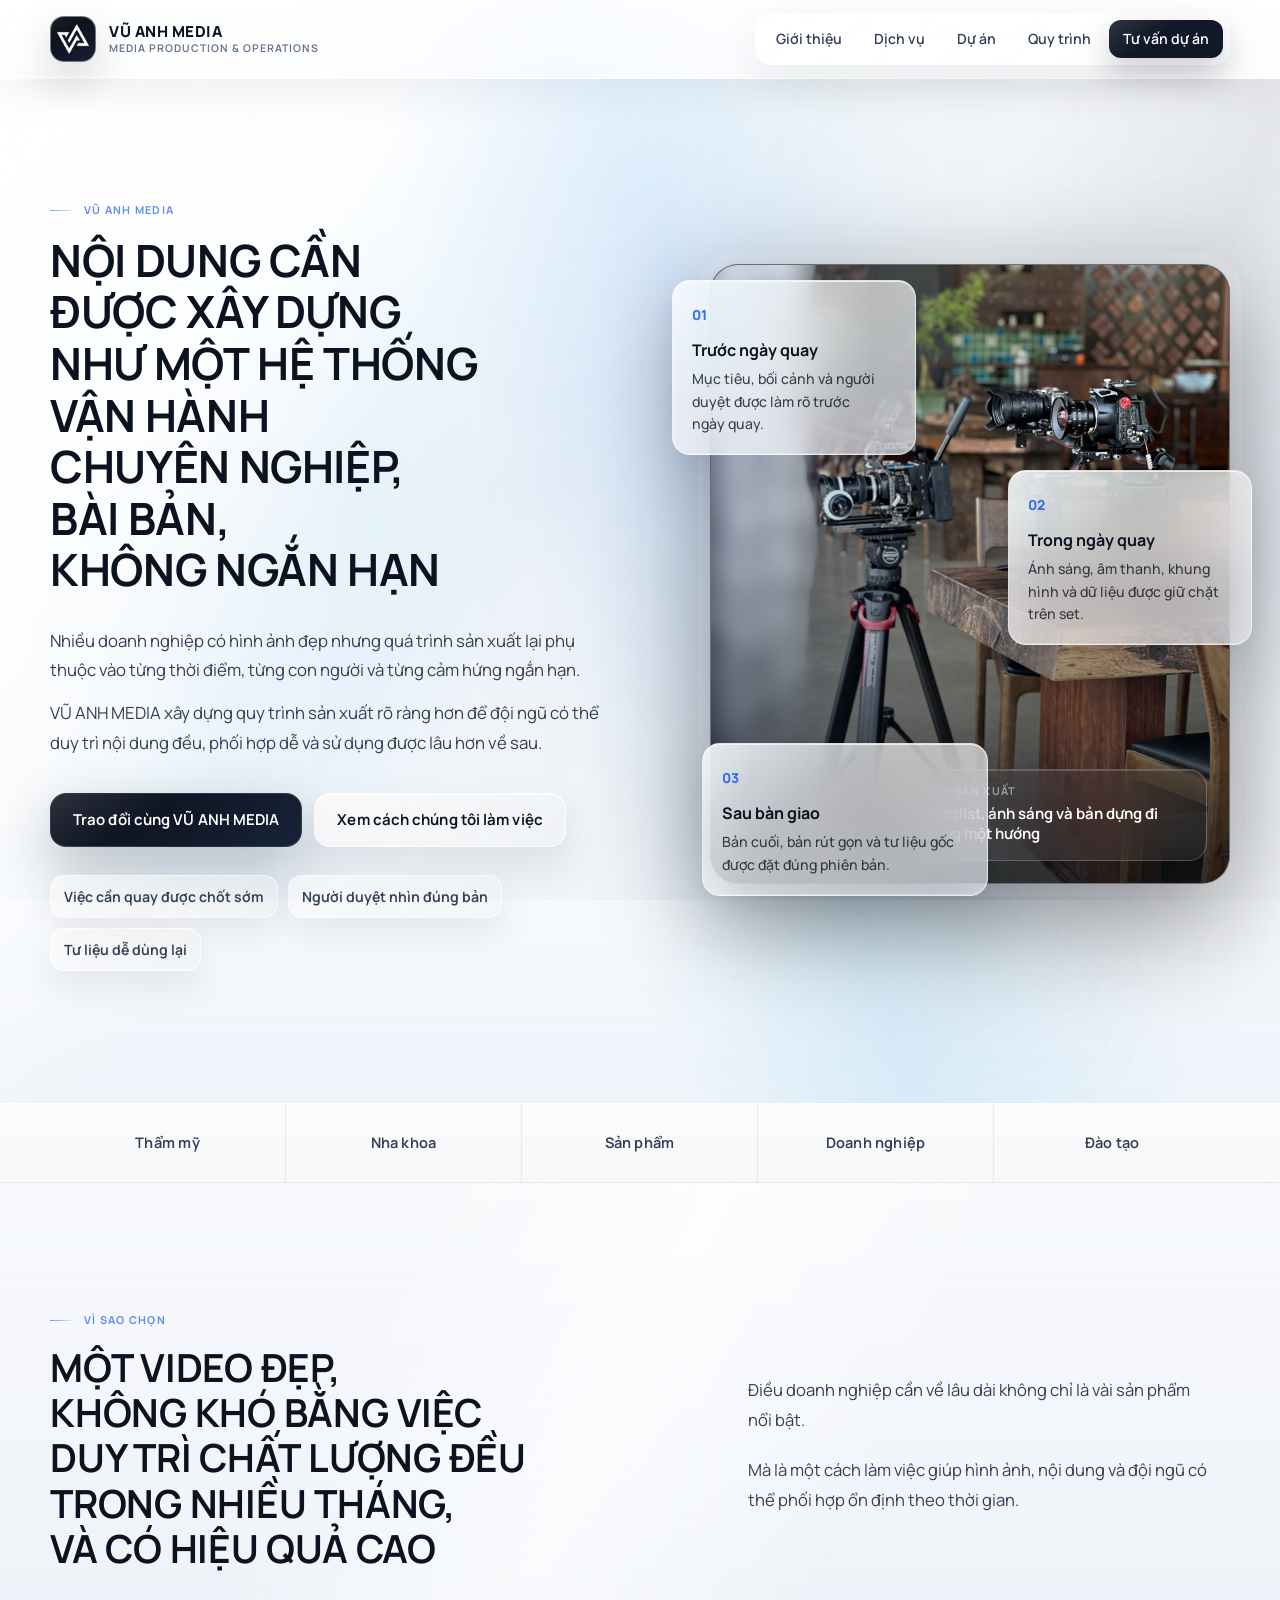
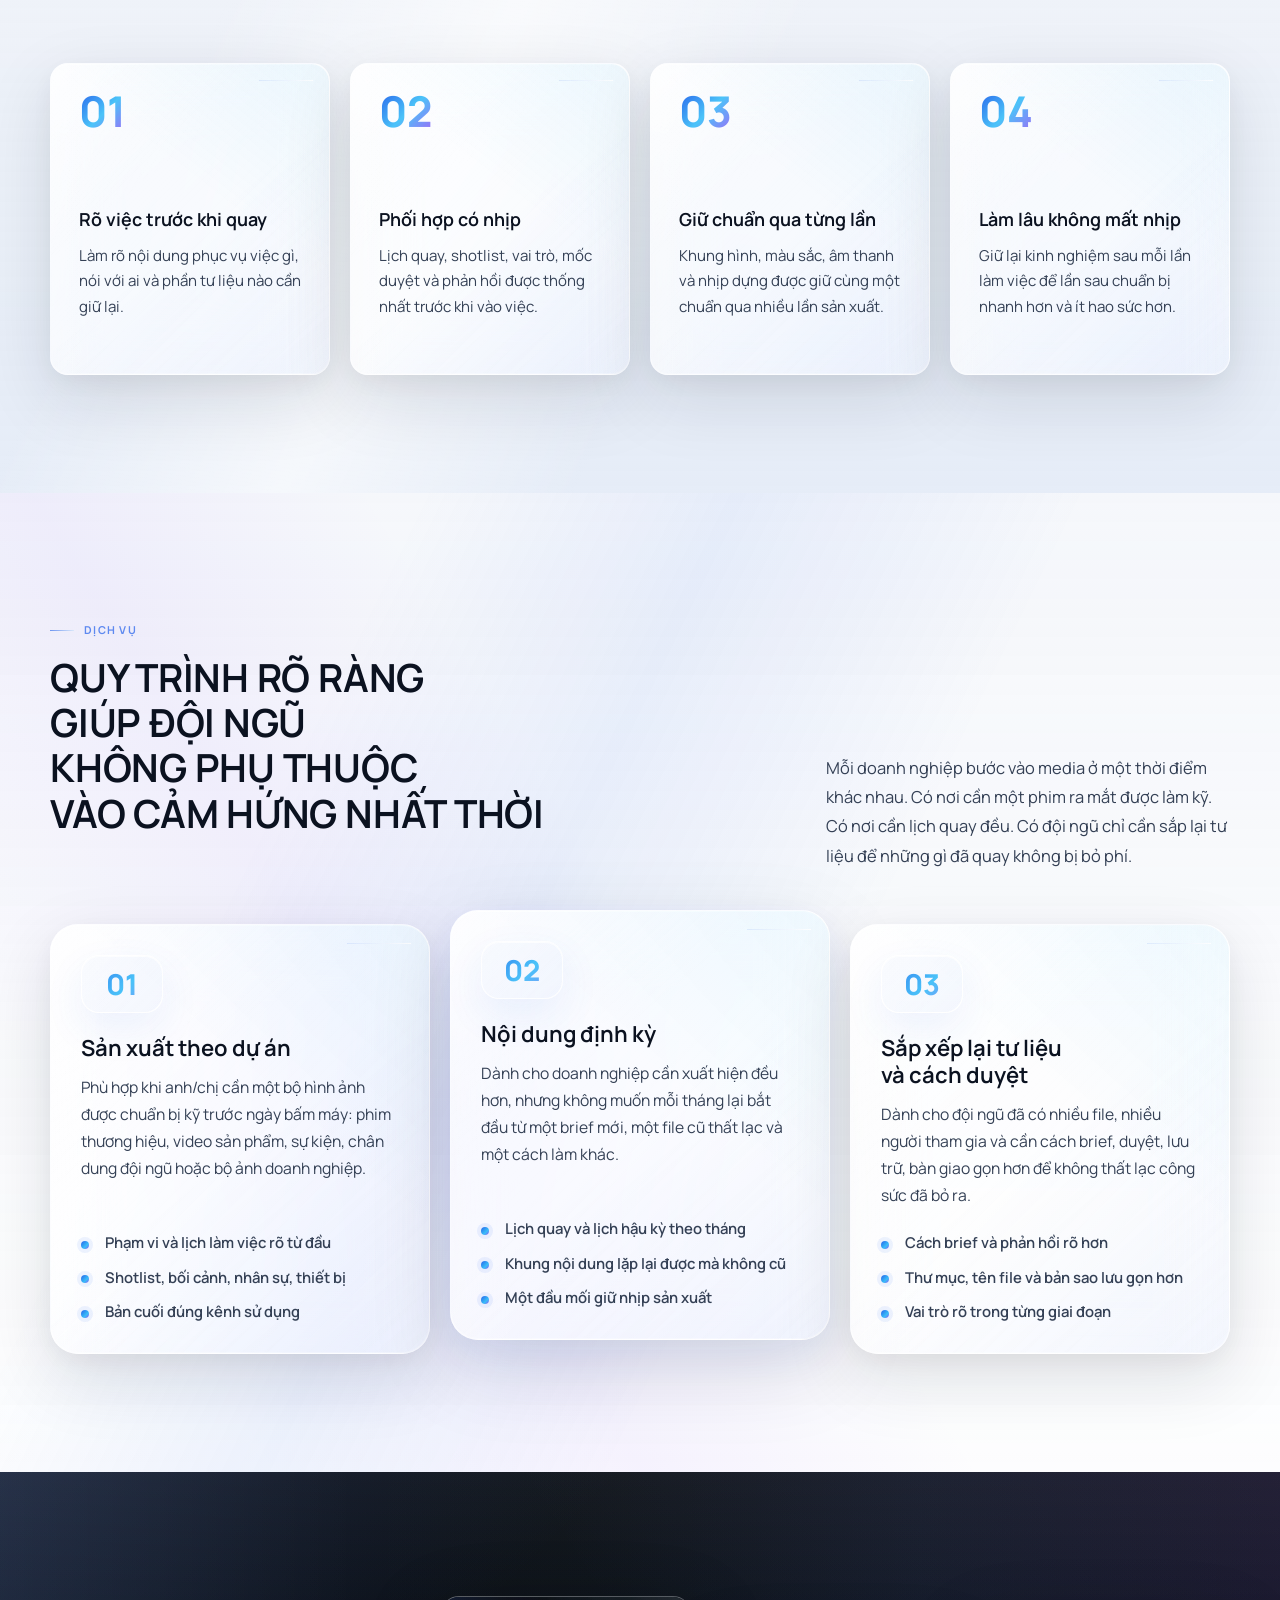
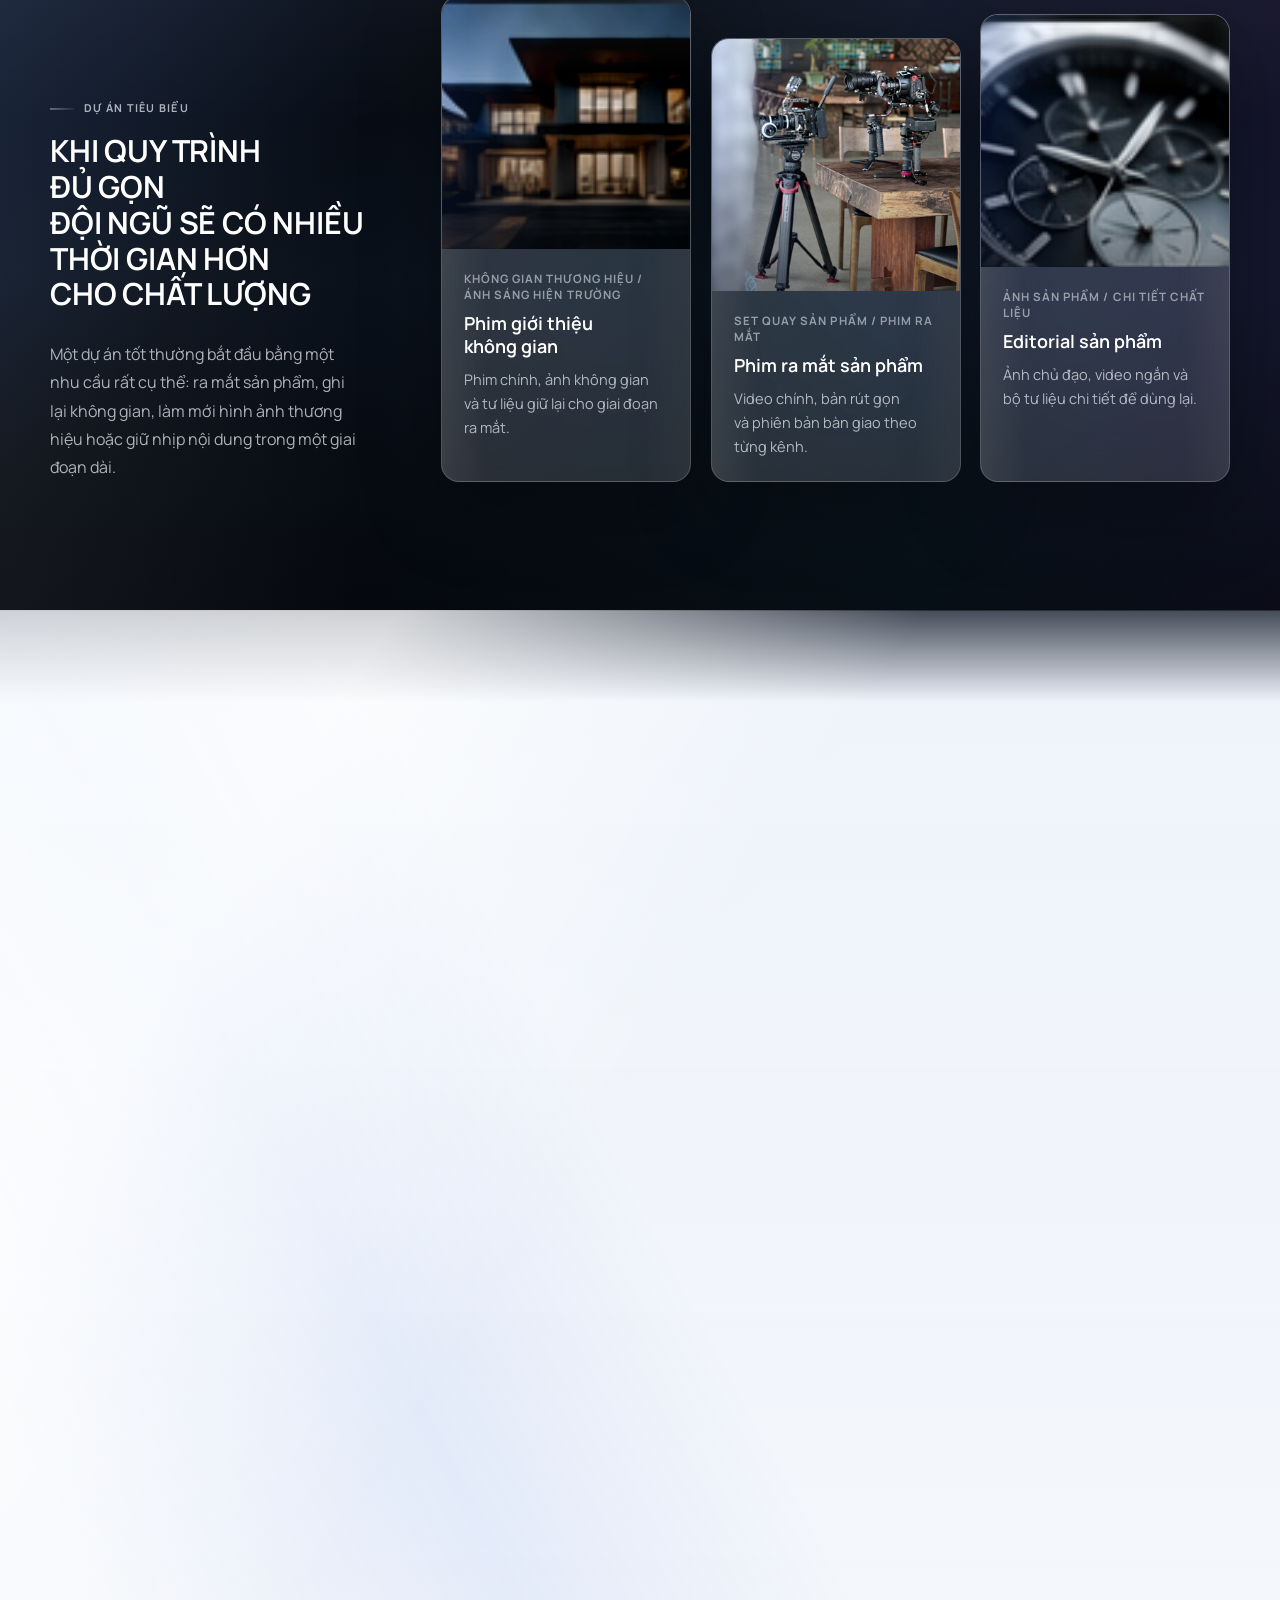
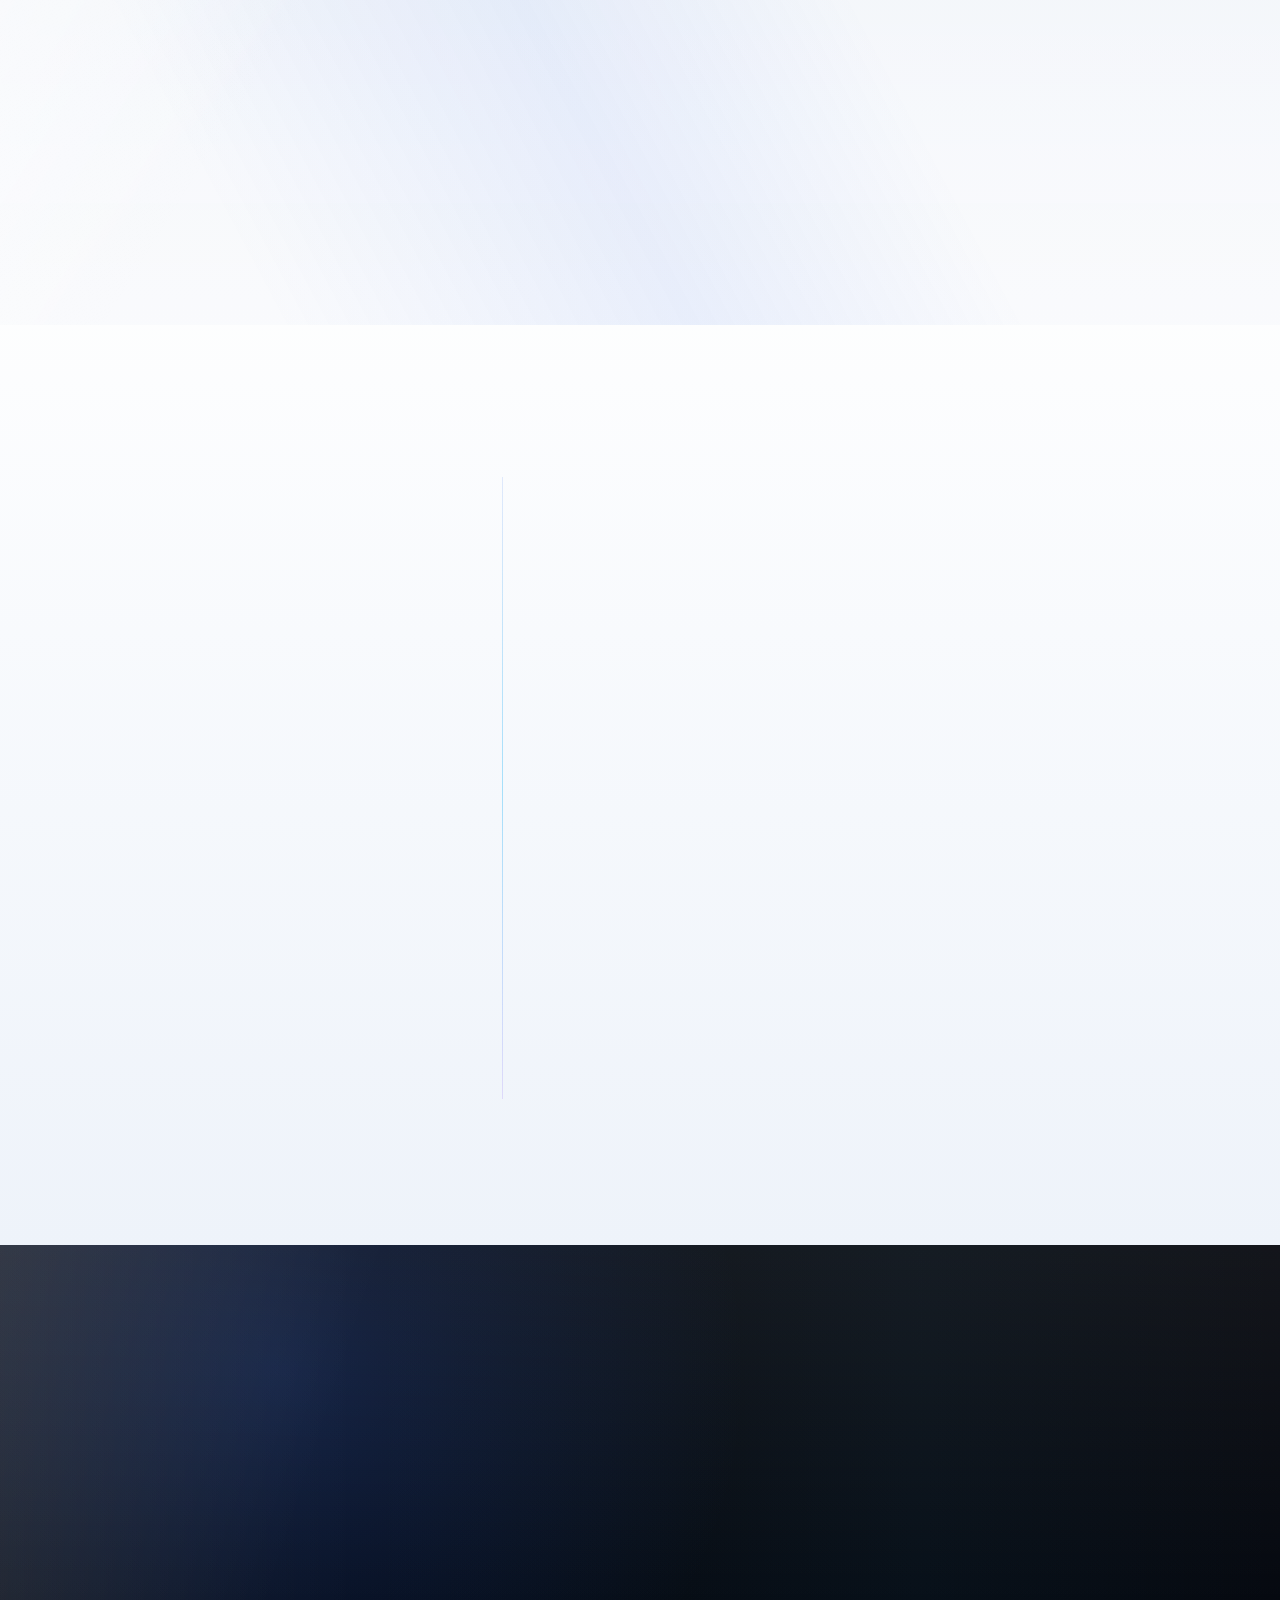
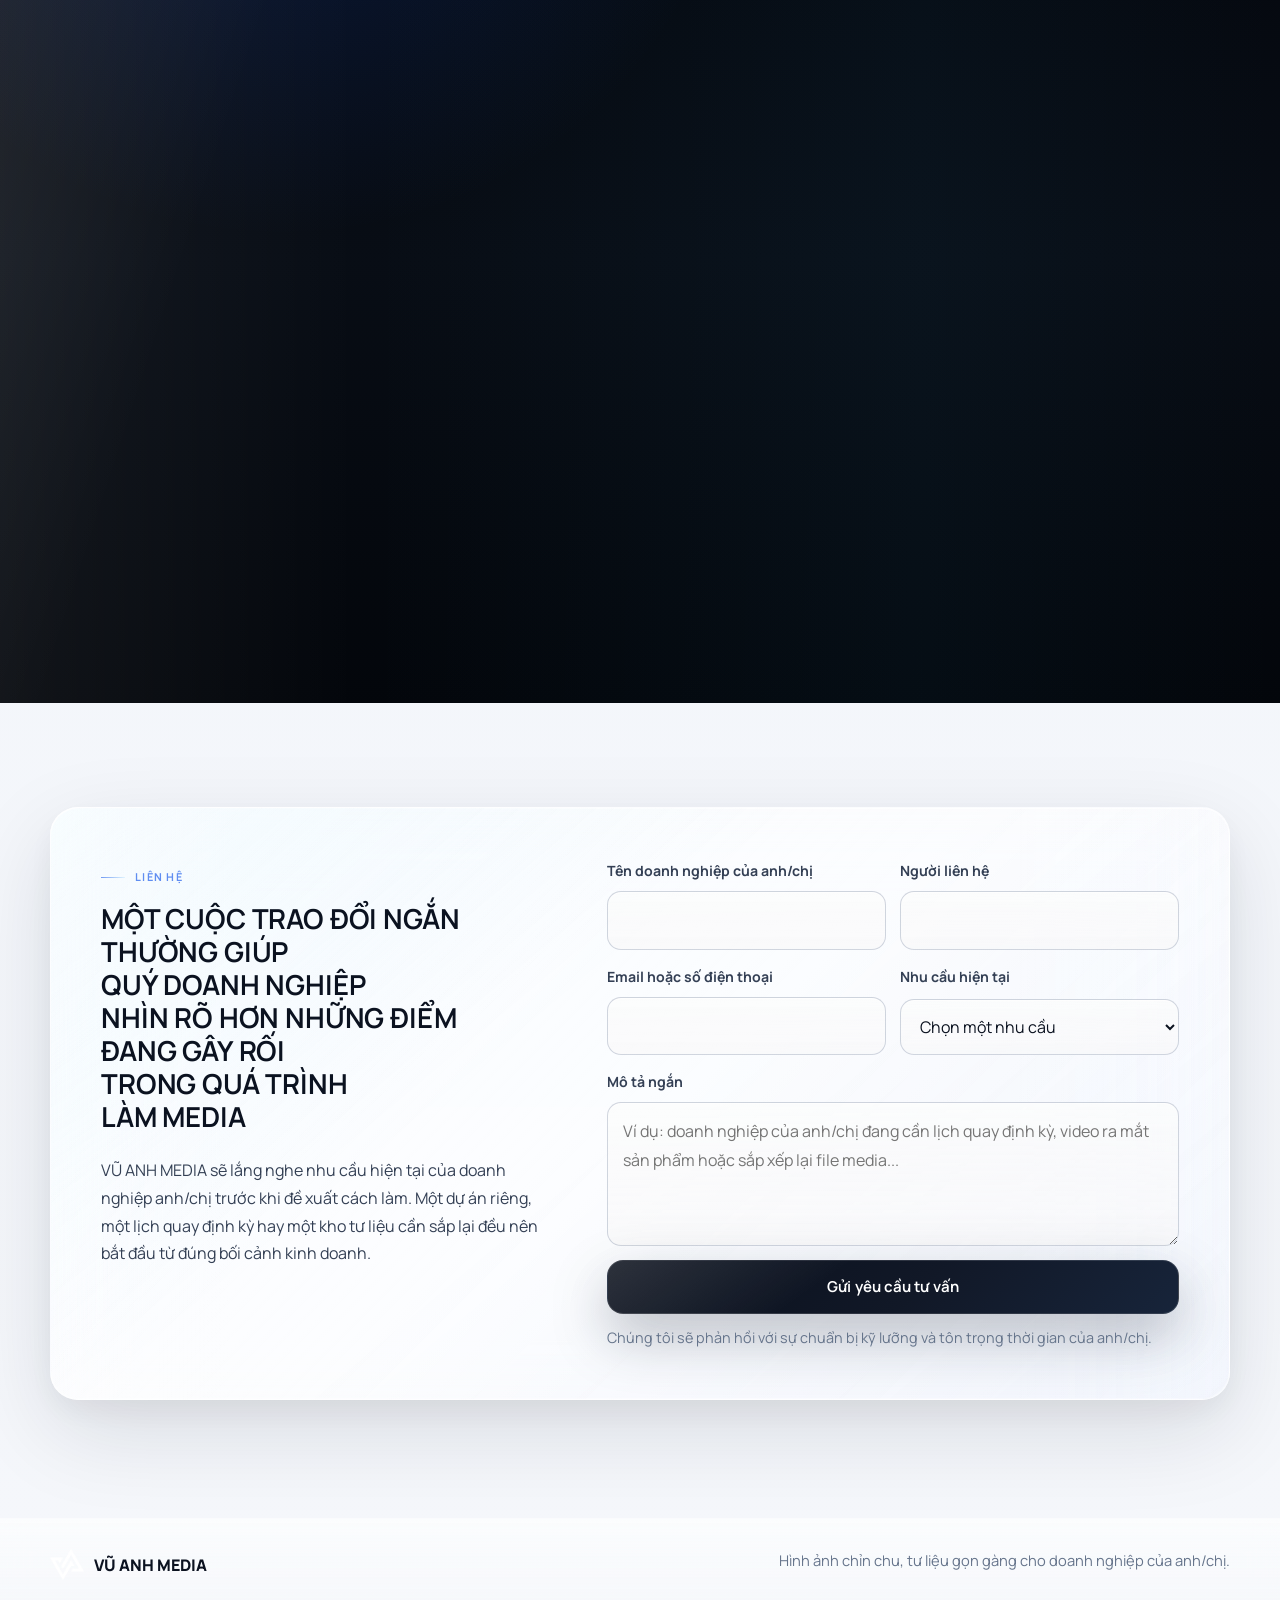
==== commit b8bc6e55: "Setup CMS editor" ====
--- a/index.html
+++ b/index.html
@@ -20,6 +20,7 @@
       href="https://fonts.googleapis.com/css2?family=Manrope:wght@300..800&amp;display=swap"
       rel="stylesheet"
     />
+    <link rel="icon" href="assets/logo-main.png" />
     <link rel="stylesheet" href="styles.css" />
   </head>
   <body>
@@ -68,14 +69,16 @@
               <span class="headline-line">BÀI BẢN,</span>
               <span class="headline-line">KHÔNG NGẮN HẠN</span>
             </h1>
-            <p class="hero-lede">
-              Nhiều doanh nghiệp có hình ảnh đẹp nhưng quá trình sản xuất lại phụ thuộc
-              vào từng thời điểm, từng con người và từng cảm hứng ngắn hạn.
-            </p>
-            <p class="hero-lede hero-lede-secondary">
-              VŨ ANH MEDIA xây dựng quy trình sản xuất rõ ràng hơn để đội ngũ có thể
-              duy trì nội dung đều, phối hợp dễ và sử dụng được lâu hơn về sau.
-            </p>
+            <div class="hero-lede-group">
+              <p class="hero-lede">
+                Nhiều doanh nghiệp có hình ảnh đẹp nhưng quá trình sản xuất lại phụ thuộc
+                vào từng thời điểm, từng con người và từng cảm hứng ngắn hạn.
+              </p>
+              <p class="hero-lede hero-lede-secondary">
+                VŨ ANH MEDIA xây dựng quy trình sản xuất rõ ràng hơn để đội ngũ có thể
+                duy trì nội dung đều, phối hợp dễ và sử dụng được lâu hơn về sau.
+              </p>
+            </div>
             <div class="hero-actions" aria-label="Hành động chính">
               <a class="button button-primary" href="#contact">Trao đổi cùng VŨ ANH MEDIA</a>
               <a class="button button-secondary" href="#process">Xem cách chúng tôi làm việc</a>
@@ -577,7 +580,11 @@
           <img src="assets/logo-main.png" alt="" />
           <span>VŨ ANH MEDIA</span>
         </a>
-        <p>Hình ảnh chỉn chu, tư liệu gọn gàng cho doanh nghiệp của anh/chị.</p>
+        <div class="footer-copy">
+          <p data-footer-description>Hình ảnh chỉn chu, tư liệu gọn gàng cho doanh nghiệp của anh/chị.</p>
+          <p class="footer-contact" data-footer-contact hidden></p>
+          <nav class="footer-social" data-footer-social hidden aria-label="Kênh xã hội"></nav>
+        </div>
       </div>
     </footer>
 
--- a/styles.css
+++ b/styles.css
@@ -1767,6 +1767,16 @@
   line-height: 1.62;
 }
 
+.product-meta {
+  display: block;
+  margin-top: 12px;
+  color: var(--muted);
+  font-size: 0.78rem;
+  font-weight: 700;
+  letter-spacing: 0.02em;
+  line-height: 1.4;
+}
+
 .product-video-link {
   display: inline-flex;
   width: fit-content;
@@ -2184,10 +2194,41 @@
   object-fit: contain;
 }
 
+.footer-copy {
+  display: grid;
+  gap: 8px;
+  justify-items: end;
+  text-align: right;
+}
+
 .footer-inner p {
   margin: 0;
   color: var(--muted);
   font-size: 0.92rem;
+}
+
+.footer-contact {
+  max-width: 520px;
+}
+
+.footer-social {
+  display: flex;
+  flex-wrap: wrap;
+  gap: 10px;
+  justify-content: flex-end;
+}
+
+.footer-social a {
+  color: var(--ink-soft);
+  font-size: 0.86rem;
+  font-weight: 700;
+  transition: color 280ms ease;
+}
+
+.footer-social a:hover,
+.footer-social a:focus-visible {
+  color: var(--blue);
+  outline: none;
 }
 
 @media (max-width: 1120px) {
@@ -2550,6 +2591,15 @@
     justify-content: center;
     padding: 22px 0;
   }
+
+  .footer-copy {
+    justify-items: start;
+    text-align: left;
+  }
+
+  .footer-social {
+    justify-content: flex-start;
+  }
 }
 
 @media (max-width: 420px) {
